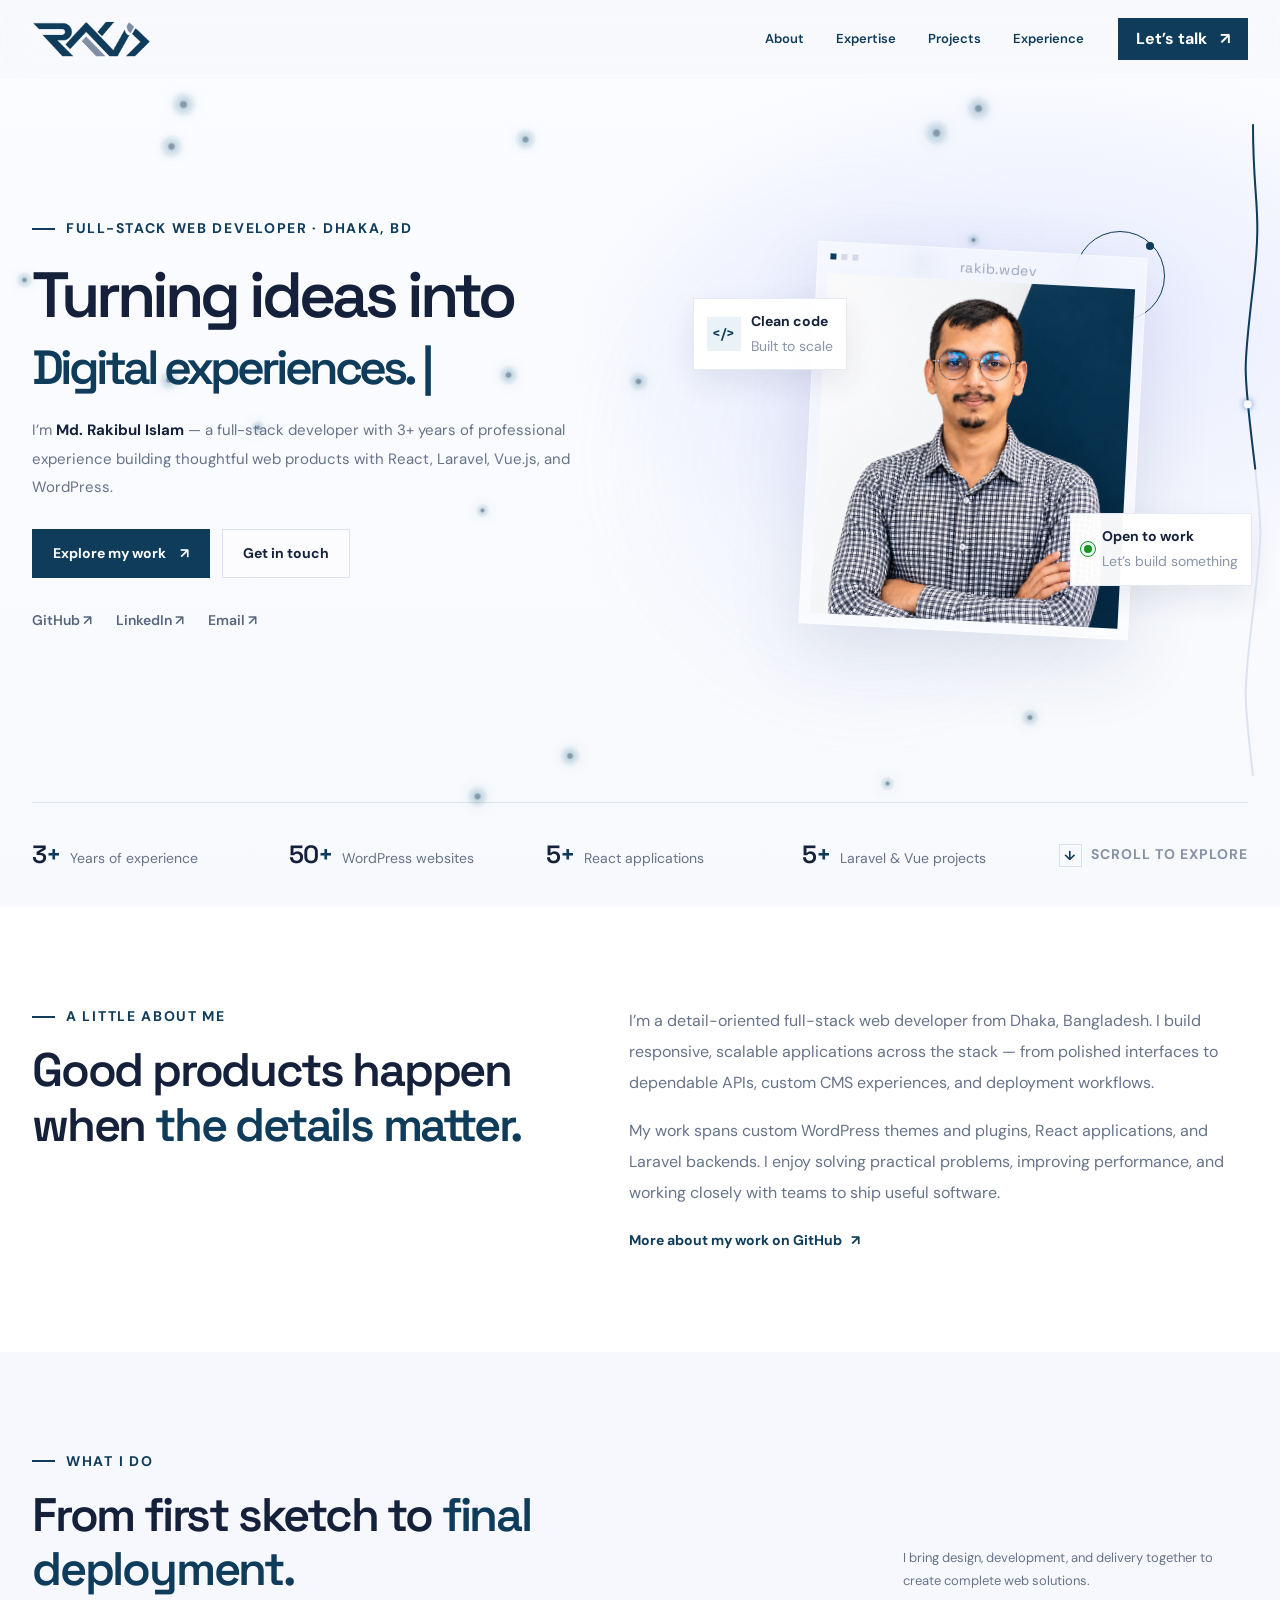
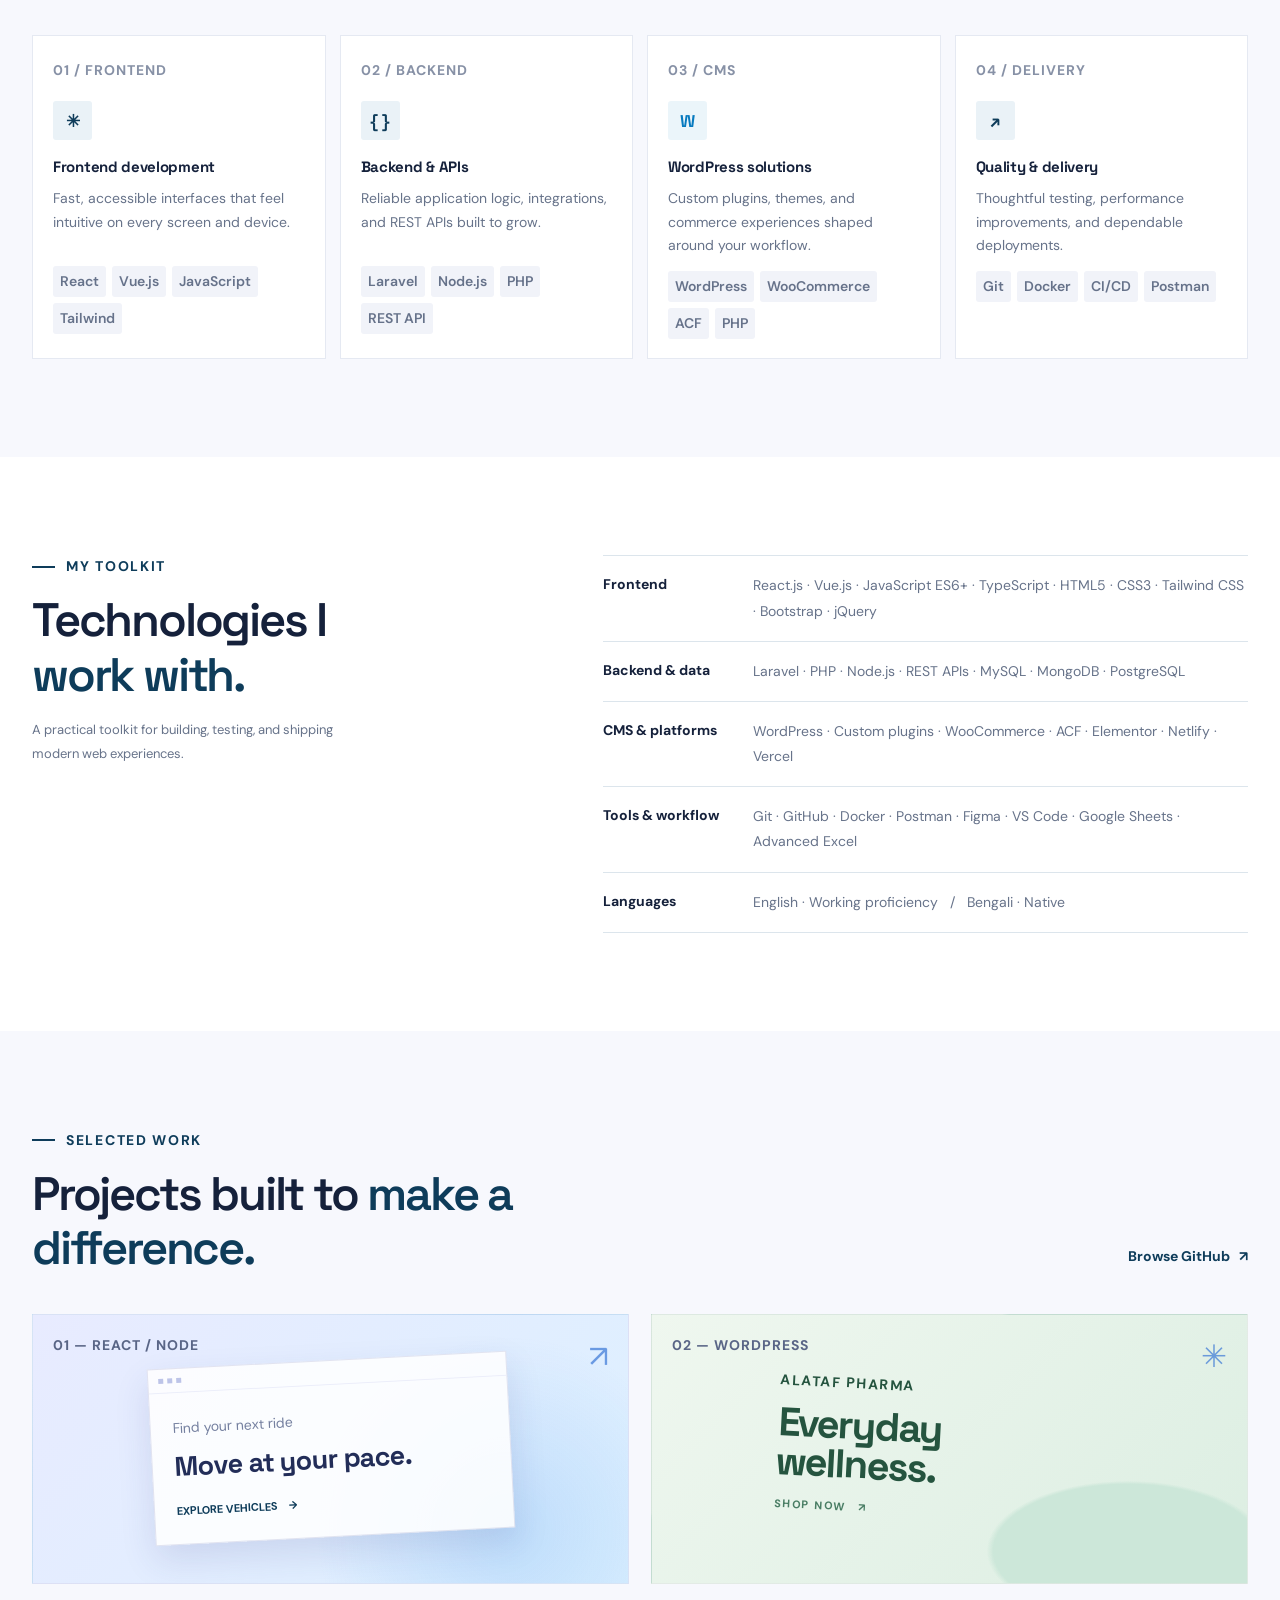
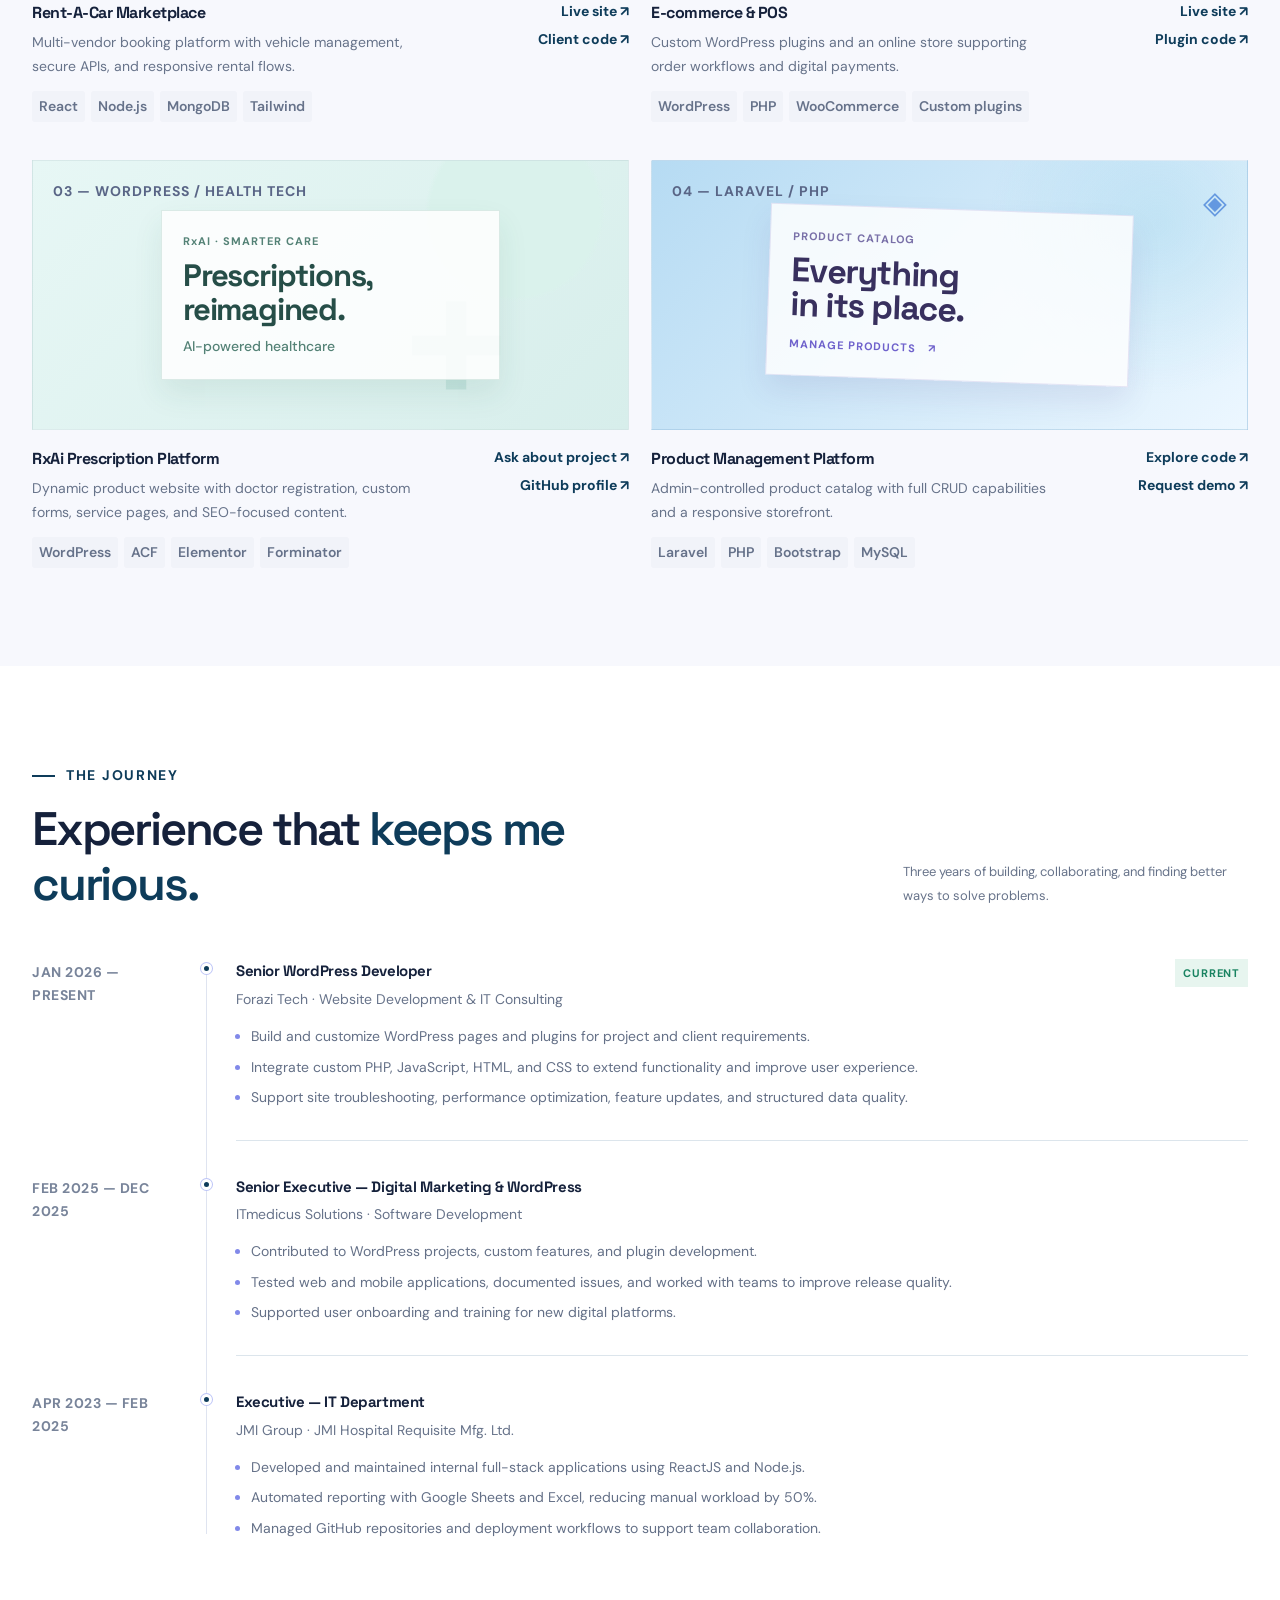
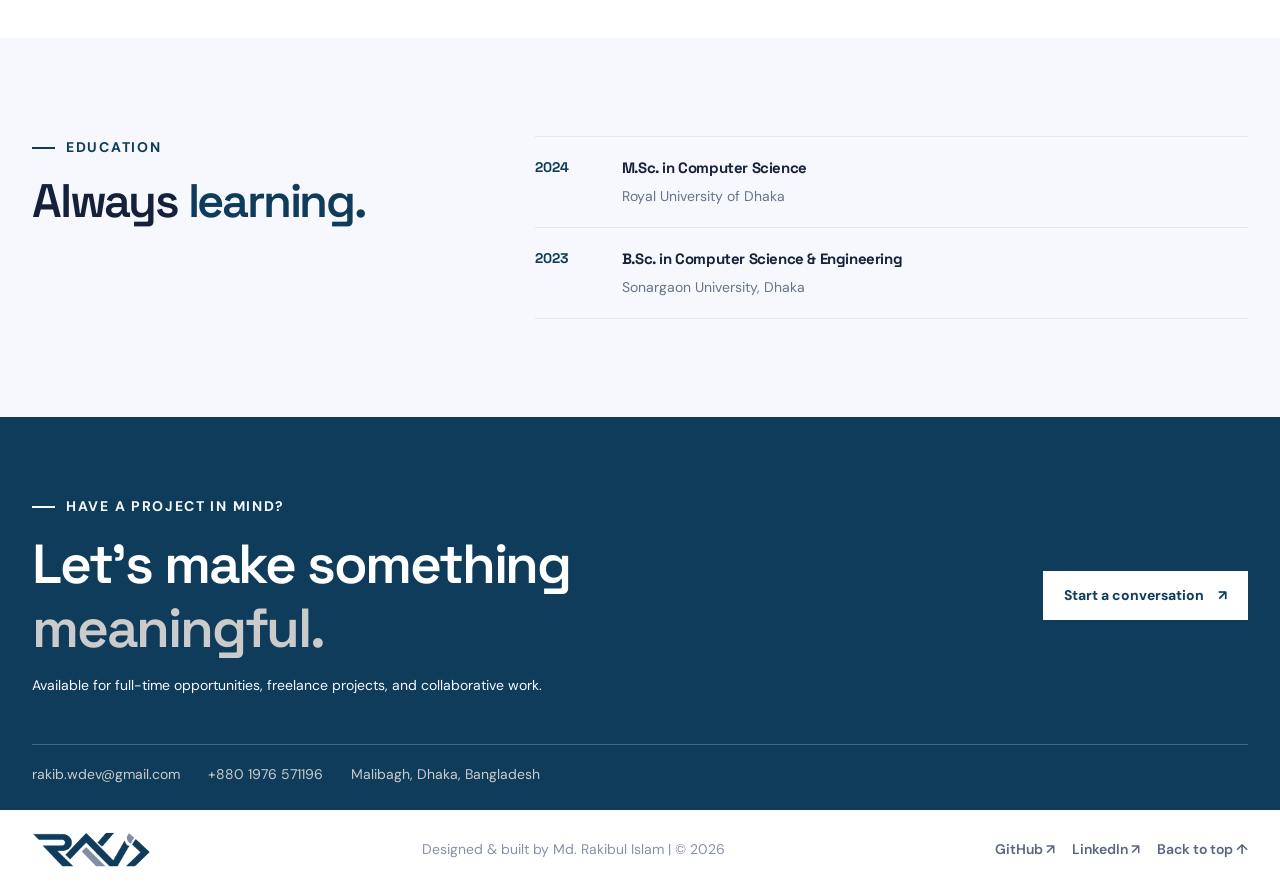
==== index.html @ 9767b5ae "logo size adjust" ====
<!DOCTYPE html>
<html lang="en">
  <head>
    <meta charset="UTF-8" />
    <meta name="viewport" content="width=device-width, initial-scale=1.0" />
    <meta
      name="description"
      content="Md. Rakibul Islam is a full-stack web developer in Dhaka, Bangladesh, building responsive React, Laravel, and WordPress experiences."
    />
    <meta name="theme-color" content="#f7f9ff" />
    <title>Md. Rakibul Islam | Full-Stack Web Developer</title>
    <link rel="stylesheet" href="style.css" />
    <link rel="preconnect" href="https://fonts.googleapis.com" />
    <link rel="preconnect" href="https://fonts.gstatic.com" crossorigin />
    <link
      href="https://fonts.googleapis.com/css2?family=DM+Sans:wght@400;500;600;700&family=Space+Grotesk:wght@400;500;600;700&display=swap"
      rel="stylesheet"
    />
    <script src="index.js" defer></script>
  </head>
  <body>
    <canvas class="cursor-trail" aria-hidden="true"></canvas>
    <span class="cursor-dot" aria-hidden="true"></span>
    <svg class="scroll-snake" viewBox="0 0 32 800" aria-hidden="true">
      <path class="snake-track" pathLength="1" d="M16 0 C16 100 28 100 16 200 S4 300 16 400 S28 500 16 600 S4 700 16 800" />
      <path class="snake-progress" pathLength="1" d="M16 0 C16 100 28 100 16 200 S4 300 16 400 S28 500 16 600 S4 700 16 800" />
      <circle class="snake-head" cx="16" cy="0" r="5" />
    </svg>

    <header class="site-header">
      <div class="container header-container">
      <a class="site-logo" href="#home" aria-label="Rakibul Islam home">
          <img src="images/Rakib Logo.png" alt="Rakib logo" />
      </a>
              <button
          class="menu-toggle"
          type="button"
          aria-label="Toggle navigation"
          aria-expanded="false"
          aria-controls="main-nav"
        >
          <span></span>
          <span></span>
          <span></span>
        </button>
        <nav class="main-nav" id="main-nav" aria-label="Main navigation">
          <a class="nav-link" href="#about">About</a>
          <a class="nav-link" href="#expertise">Expertise</a>
          <a class="nav-link" href="#projects">Projects</a>
          <a class="nav-link" href="#experience">Experience</a>
        </nav>
        <a class="header-button" href="#contact">Let’s talk <span aria-hidden="true">↗</span></a>
      </div>
    </header>

    <main>
      <section class="hero" id="home">
        <div class="hero-fireflies" aria-hidden="true"></div>
        <div class="container hero-container">
          <div class="hero-content">
            <p class="eyebrow"><span class="eyebrow-line"></span> FULL-STACK WEB DEVELOPER · DHAKA, BD</p>
            <h1>Turning ideas into <br><span class="role-text" >digital experiences.</span></h1>
            <p class="hero-description">
              I’m <strong>Md. Rakibul Islam</strong> — a full-stack developer with 3+ years of
              professional experience building thoughtful web products with React, Laravel,
              Vue.js, and WordPress.
            </p>
            <div class="hero-actions">
              <a class="button button-primary" href="#projects">Explore my work <span aria-hidden="true">↗</span></a>
              <a class="button button-secondary" href="mailto:rakib.wdev@gmail.com">Get in touch</a>
            </div>
            <div class="hero-socials" aria-label="Social links">
              <a href="https://github.com/rakibwdev" target="_blank" rel="noreferrer">GitHub <span aria-hidden="true">↗</span></a>
              <a href="https://www.linkedin.com/in/rakibwdev" target="_blank" rel="noreferrer">LinkedIn <span aria-hidden="true">↗</span></a>
              <a href="mailto:rakib.wdev@gmail.com">Email <span aria-hidden="true">↗</span></a>
            </div>
          </div>

          <div class="hero-visual">
            <div class="visual-orbit orbit-one"></div>
            <div class="visual-orbit orbit-two"></div>
            <div class="hero-image-frame">
              <div class="frame-top"><span></span><span></span><span></span><small>rakib.wdev</small></div>
              <img src="images/Md. Rakibul Islam.png" alt="Portrait of Md. Rakibul Islam" />
            </div>
            <div class="floating-note note-code"><span class="note-icon">&lt;/&gt;</span><span><strong>Clean code</strong><small>Built to scale</small></span></div>
            <div class="floating-note note-status"><span class="status-dot"></span><span><strong>Open to work</strong><small>Let’s build something</small></span></div>
            <!-- <div class="visual-caption">Thoughtful code. Real-world impact.</div> -->
             <div class="circle"></div>
          </div>
        </div>
        <div class="container hero-stats" aria-label="Career highlights">
          <div><strong>3<span>+</span></strong><small>Years of experience</small></div>
          <div><strong>50<span>+</span></strong><small>WordPress websites</small></div>
          <div><strong>5<span>+</span></strong><small>React applications</small></div>
          <div><strong>5<span>+</span></strong><small>Laravel &amp; Vue projects</small></div>
          <a class="scroll-cue" href="#about"><span class="scroll-cue-mark">↓</span> SCROLL TO EXPLORE</a>
        </div>
      </section>

      <section class="section about-section" id="about">
        <div class="container about-grid">
          <div class="section-intro">
            <p class="eyebrow"><span class="eyebrow-line"></span> A LITTLE ABOUT ME</p>
            <h2>Good products happen when <span>the details matter.</span></h2>
          </div>
          <div class="about-copy">
            <p>
              I’m a detail-oriented full-stack web developer from Dhaka, Bangladesh. I build
              responsive, scalable applications across the stack — from polished interfaces to
              dependable APIs, custom CMS experiences, and deployment workflows.
            </p>
            <p>
              My work spans custom WordPress themes and plugins, React applications, and Laravel
              backends. I enjoy solving practical problems, improving performance, and working
              closely with teams to ship useful software.
            </p>
            <a class="text-link" href="https://github.com/rakibwdev" target="_blank" rel="noreferrer">More about my work on GitHub <span aria-hidden="true">↗</span></a>
          </div>
        </div>
      </section>

      <section class="section expertise-section" id="expertise">
        <div class="container">
          <div class="section-heading">
            <div>
              <p class="eyebrow"><span class="eyebrow-line"></span> WHAT I DO</p>
              <h2>From first sketch to <span>final deployment.</span></h2>
            </div>
            <p>I bring design, development, and delivery together to create complete web solutions.</p>
          </div>
          <div class="expertise-grid">
            <article class="expertise-card">
              <span class="card-index">01 / FRONTEND</span>
              <div class="expertise-icon" aria-hidden="true">✳</div>
              <h3>Frontend development</h3>
              <p>Fast, accessible interfaces that feel intuitive on every screen and device.</p>
              <div class="tag-list"><span>React</span><span>Vue.js</span><span>JavaScript</span><span>Tailwind</span></div>
            </article>
            <article class="expertise-card">
              <span class="card-index">02 / BACKEND</span>
              <div class="expertise-icon" aria-hidden="true">{ }</div>
              <h3>Backend &amp; APIs</h3>
              <p>Reliable application logic, integrations, and REST APIs built to grow.</p>
              <div class="tag-list"><span>Laravel</span><span>Node.js</span><span>PHP</span><span>REST API</span></div>
            </article>
            <article class="expertise-card">
              <span class="card-index">03 / CMS</span>
              <div class="expertise-icon" aria-hidden="true">W</div>
              <h3>WordPress solutions</h3>
              <p>Custom plugins, themes, and commerce experiences shaped around your workflow.</p>
              <div class="tag-list"><span>WordPress</span><span>WooCommerce</span><span>ACF</span><span>PHP</span></div>
            </article>
            <article class="expertise-card">
              <span class="card-index">04 / DELIVERY</span>
              <div class="expertise-icon" aria-hidden="true">↗</div>
              <h3>Quality &amp; delivery</h3>
              <p>Thoughtful testing, performance improvements, and dependable deployments.</p>
              <div class="tag-list"><span>Git</span><span>Docker</span><span>CI/CD</span><span>Postman</span></div>
            </article>
          </div>
        </div>
      </section>

      <section class="section skills-section">
        <div class="container skills-layout">
          <div>
            <p class="eyebrow"><span class="eyebrow-line"></span> MY TOOLKIT</p>
            <h2>Technologies I <span>work with.</span></h2>
            <p class="skills-description">A practical toolkit for building, testing, and shipping modern web experiences.</p>
          </div>
          <div class="skills-list">
            <div class="skill-group"><h3>Frontend</h3><p>React.js · Vue.js · JavaScript ES6+ · TypeScript · HTML5 · CSS3 · Tailwind CSS · Bootstrap · jQuery</p></div>
            <div class="skill-group"><h3>Backend &amp; data</h3><p>Laravel · PHP · Node.js · REST APIs · MySQL · MongoDB · PostgreSQL</p></div>
            <div class="skill-group"><h3>CMS &amp; platforms</h3><p>WordPress · Custom plugins · WooCommerce · ACF · Elementor · Netlify · Vercel</p></div>
            <div class="skill-group"><h3>Tools &amp; workflow</h3><p>Git · GitHub · Docker · Postman · Figma · VS Code · Google Sheets · Advanced Excel</p></div>
            <div class="skill-group"><h3>Languages</h3><p>English · Working proficiency &nbsp; / &nbsp; Bengali · Native</p></div>
          </div>
        </div>
      </section>

      <section class="section projects-section" id="projects">
        <div class="container">
          <div class="section-heading">
            <div>
              <p class="eyebrow"><span class="eyebrow-line"></span> SELECTED WORK</p>
              <h2>Projects built to <span>make a difference.</span></h2>
            </div>
            <a class="text-link all-projects-link" href="https://github.com/rakibwdev" target="_blank" rel="noreferrer">Browse GitHub <span aria-hidden="true">↗</span></a>
          </div>
          <div class="project-grid">
            <article class="project-card">
              <div class="project-art art-rental"><span class="project-counter">01 — REACT / NODE</span><span class="art-symbol">↗</span><div class="art-window"><div class="window-bar"><i></i><i></i><i></i></div><div class="window-content"><span>Find your next ride</span><b>Move at your pace.</b><em>EXPLORE VEHICLES　→</em></div></div></div>
              <div class="project-info"><div><h3>Rent-A-Car Marketplace</h3><p>Multi-vendor booking platform with vehicle management, secure APIs, and responsive rental flows.</p></div><div class="project-links"><a href="https://enjoy-trip.web.app" target="_blank" rel="noreferrer">Live site ↗</a><a href="https://github.com/rakibwdev/enjoy-trip-client" target="_blank" rel="noreferrer">Client code ↗</a></div></div>
              <div class="project-tags"><span>React</span><span>Node.js</span><span>MongoDB</span><span>Tailwind</span></div>
            </article>
            <article class="project-card">
              <div class="project-art art-commerce"><span class="project-counter">02 — WORDPRESS</span><span class="art-symbol">✳</span><div class="commerce-copy"><small>ALATAF PHARMA</small><b>Everyday<br />wellness.</b><span>SHOP NOW　↗</span></div></div>
              <div class="project-info"><div><h3>E-commerce &amp; POS</h3><p>Custom WordPress plugins and an online store supporting order workflows and digital payments.</p></div><div class="project-links"><a href="https://alatafpharma.com" target="_blank" rel="noreferrer">Live site ↗</a><a href="https://github.com/rakibwdev/Custom-Plugin-Alataf-Pharma" target="_blank" rel="noreferrer">Plugin code ↗</a></div></div>
              <div class="project-tags"><span>WordPress</span><span>PHP</span><span>WooCommerce</span><span>Custom plugins</span></div>
            </article>
            <article class="project-card">
              <div class="project-art art-health"><span class="project-counter">03 — WORDPRESS / HEALTH TECH</span><span class="health-cross">+</span><div class="health-card"><small>RxAI · SMARTER CARE</small><b>Prescriptions,<br />reimagined.</b><span>AI-powered healthcare</span></div></div>
              <div class="project-info"><div><h3>RxAi Prescription Platform</h3><p>Dynamic product website with doctor registration, custom forms, service pages, and SEO-focused content.</p></div><div class="project-links"><a href="mailto:rakib.wdev@gmail.com?subject=RxAi%20project">Ask about project ↗</a><a href="https://github.com/rakibwdev" target="_blank" rel="noreferrer">GitHub profile ↗</a></div></div>
              <div class="project-tags"><span>WordPress</span><span>ACF</span><span>Elementor</span><span>Forminator</span></div>
            </article>
            <article class="project-card">
              <div class="project-art art-product"><span class="project-counter">04 — LARAVEL / PHP</span><span class="art-symbol">◈</span><div class="product-card-ui"><small>PRODUCT CATALOG</small><b>Everything<br />in its place.</b><span>MANAGE PRODUCTS　↗</span></div></div>
              <div class="project-info"><div><h3>Product Management Platform</h3><p>Admin-controlled product catalog with full CRUD capabilities and a responsive storefront.</p></div><div class="project-links"><a href="https://github.com/rakibwdev" target="_blank" rel="noreferrer">Explore code ↗</a><a href="mailto:rakib.wdev@gmail.com?subject=Product%20platform">Request demo ↗</a></div></div>
              <div class="project-tags"><span>Laravel</span><span>PHP</span><span>Bootstrap</span><span>MySQL</span></div>
            </article>
          </div>
        </div>
      </section>

      <section class="section experience-section" id="experience">
        <div class="container">
          <div class="section-heading">
            <div>
              <p class="eyebrow"><span class="eyebrow-line"></span> THE JOURNEY</p>
              <h2>Experience that <span>keeps me curious.</span></h2>
            </div>
            <p>Three years of building, collaborating, and finding better ways to solve problems.</p>
          </div>
          <div class="timeline">
            <article class="timeline-item">
              <span class="timeline-dot"></span>
              <div class="timeline-date">JAN 2026 — PRESENT</div>
              <div class="timeline-content"><div class="timeline-title"><div><h3>Senior WordPress Developer</h3><p>Forazi Tech · Website Development &amp; IT Consulting</p></div><span class="current-badge">CURRENT</span></div><ul><li>Build and customize WordPress pages and plugins for project and client requirements.</li><li>Integrate custom PHP, JavaScript, HTML, and CSS to extend functionality and improve user experience.</li><li>Support site troubleshooting, performance optimization, feature updates, and structured data quality.</li></ul></div>
            </article>
            <article class="timeline-item">
              <span class="timeline-dot"></span>
              <div class="timeline-date">FEB 2025 — DEC 2025</div>
              <div class="timeline-content"><div class="timeline-title"><div><h3>Senior Executive — Digital Marketing &amp; WordPress</h3><p>ITmedicus Solutions · Software Development</p></div></div><ul><li>Contributed to WordPress projects, custom features, and plugin development.</li><li>Tested web and mobile applications, documented issues, and worked with teams to improve release quality.</li><li>Supported user onboarding and training for new digital platforms.</li></ul></div>
            </article>
            <article class="timeline-item">
              <span class="timeline-dot"></span>
              <div class="timeline-date">APR 2023 — FEB 2025</div>
              <div class="timeline-content"><div class="timeline-title"><div><h3>Executive — IT Department</h3><p>JMI Group · JMI Hospital Requisite Mfg. Ltd.</p></div></div><ul><li>Developed and maintained internal full-stack applications using ReactJS and Node.js.</li><li>Automated reporting with Google Sheets and Excel, reducing manual workload by 50%.</li><li>Managed GitHub repositories and deployment workflows to support team collaboration.</li></ul></div>
            </article>
          </div>
        </div>
      </section>

      <section class="section education-section">
        <div class="container education-grid">
          <div>
            <p class="eyebrow"><span class="eyebrow-line"></span> EDUCATION</p>
            <h2>Always <span>learning.</span></h2>
          </div>
          <div class="education-list">
            <article><span>2024</span><div><h3>M.Sc. in Computer Science</h3><p>Royal University of Dhaka</p></div></article>
            <article><span>2023</span><div><h3>B.Sc. in Computer Science &amp; Engineering</h3><p>Sonargaon University, Dhaka</p></div></article>
          </div>
        </div>
      </section>

      <section class="contact-section" id="contact">
        <div class="container contact-container">
          <div>
            <p class="eyebrow"><span class="eyebrow-line"></span> HAVE A PROJECT IN MIND?</p>
            <h2>Let’s make something <span>meaningful.</span></h2>
            <p>Available for full-time opportunities, freelance projects, and collaborative work.</p>
          </div>
          <a class="button button-light" href="mailto:rakib.wdev@gmail.com">Start a conversation <span aria-hidden="true">↗</span></a>
        </div>
        <div class="container contact-details">
          <a href="mailto:rakib.wdev@gmail.com">rakib.wdev@gmail.com</a>
          <a href="tel:+8801976571196">+880 1976 571196</a>
          <span>Malibagh, Dhaka, Bangladesh</span>
        </div>
      </section>
    </main>

    <footer class="site-footer">
      <div class="container footer-container">
        <a class="site-logo" href="#home">
          <img src="images/Rakib Logo.png" alt="Rakib logo" />
        </a>
        <p>Designed &amp; built by Md. Rakibul Islam | © <span id="year">2026</span></p>
        <div class="footer-socials"><a href="https://github.com/rakibwdev" target="_blank" rel="noreferrer">GitHub ↗</a><a href="https://www.linkedin.com/in/rakibwdev" target="_blank" rel="noreferrer">LinkedIn ↗</a><a href="#home">Back to top ↑</a></div>
      </div>
    </footer>
  </body>
</html>
---- style.css ----
:root {
  color-scheme: light;
  --ink: #15213b;
  --muted: #67738a;
  --blue: #0e3c5a;
  --blue-dark: #061f32;
  --blue-hover: #125e84;
  --blue-soft: #eaf2f7;
  --green: #179223;
  --paper: #f7f9fc;
  --white: #ffffff;
  --line: #dce5ec;
  --font-body: "DM Sans", sans-serif;
  --font-display: "Space Grotesk", sans-serif;
  --container: 1320px;
}

* {
  box-sizing: border-box;
  margin: 0;
  padding: 0;
}

html {
  scroll-behavior: smooth;
  scroll-padding-top: 92px;
}

body {
  overflow-x: hidden;
  background: var(--paper);
  color: var(--ink);
  font-family: var(--font-body);
  line-height: 1.65;
  -webkit-font-smoothing: antialiased;
  cursor: none;
}

body,
button,
a {
  -webkit-tap-highlight-color: transparent;
}

a {
  color: inherit;
  text-decoration: none;
}

button {
  color: inherit;
  font: inherit;
}

img {
  display: block;
  max-width: 100%;
}

::selection {
  background: #dcedff;
  color: var(--ink);
}

.container {
  width: min(var(--container), calc(100% - 64px));
  margin-inline: auto;
}

.cursor-dot,
.cursor-trail {
  position: fixed;
  z-index: 1200;
  pointer-events: none;
}

.cursor-dot {
  top: 0;
  left: 0;
  width: 11px;
  height: 11px;
  border: 2px solid var(--white);
  background: var(--blue);
  box-shadow: 0 1px 8px rgba(50, 120, 212, 0.35);
  opacity: 0;
  transform: translate(-50%, -50%);
  transition: width 180ms ease, height 180ms ease, opacity 160ms ease;
  will-change: transform;
  border-radius: 50%;
}

.cursor-dot.is-visible {
  opacity: 1;
}

.cursor-dot.is-hovering {
  width: 18px;
  height: 18px;
}

.cursor-trail {
  inset: 0;
  width: 100%;
  height: 100%;
}

.scroll-snake {
  position: fixed;
  z-index: 5;
  top: 10vh;
  right: 14px;
  width: 26px;
  height: 80vh;
  overflow: visible;
  pointer-events: none;
}

.snake-track,
.snake-progress {
  fill: none;
  stroke-linecap: round;
  stroke-width: 2;
  vector-effect: non-scaling-stroke;
}

.snake-track {
  stroke: #dce2f1;
}

.snake-progress {
  stroke: var(--blue);
  stroke-dasharray: 1;
  stroke-dashoffset: 1;
}

.snake-head {
  fill: var(--paper);
  filter: drop-shadow(0 0 4px rgba(30, 95, 156, 0.747));
}

.site-header {
  position: sticky;
  z-index: 100;
  top: 0;
  border-bottom: 1px solid transparent;
  background: rgb(247 249 255 / 10%);
  backdrop-filter: blur(16px);
  transition: border-color 220ms ease, box-shadow 220ms ease;
}

.site-header.is-scrolled {
  border-color: rgb(229 233 242 / 90%);
  box-shadow: 0 8px 25px rgb(27 42 78 / 5%);
}

.header-container {
  display: flex;
  min-height: 78px;
  align-items: center;
  gap: 34px;
  transition: min-height 220ms ease;
}

.site-header.is-compact .header-container {
  min-height: 60px;
}

/* .site-logo {
  flex-shrink: 0;
  font-family: var(--font-display);
  font-size: 23px;
  font-weight: 700;
  letter-spacing: -1.3px;
  transition: font-size 220ms ease;
}

.site-header.is-compact .site-logo {
  font-size: 20px;
}

.site-logo span {
  color: var(--blue);
} */

.site-logo {
  display: inline-flex;
  align-items: center;
  flex-shrink: 0;
  text-decoration: none;
}

.site-logo img {
  display: block;
  width: 120px;
  height: auto;
  transition: width 400ms ease;
}

.site-header.is-compact .site-logo img {
  width: 100px;
}

.main-nav {
  display: flex;
  align-items: center;
  gap: 32px;
  margin-left: auto;
}

.nav-link {
  color: var(--blue);
  font-size: 13px;
  font-weight: 600;
  transition: color 160ms ease;
}

.nav-link:hover,
.nav-link:focus-visible {
  color: var(--blue-dark);
}

.header-button {
  display: inline-flex;
  min-height: 42px;
  align-items: center;
  gap: 13px;
  padding: 0 18px;
  background: var(--blue);
  color: var(--white);
  font-size: 16px;
  font-weight: 700;
  transition:
    min-height 220ms ease,
    background 180ms ease,
    transform 180ms ease;
}

.site-header.is-compact .header-button {
  min-height: 36px;
}

.header-button:hover,
.button-primary:hover {
  transform: translateY(-2px);
  background: var(--blue-dark);
}

.menu-toggle {
  display: none;
  width: 42px;
  height: 42px;
  border: 1px solid var(--line);
  background: var(--white);
  cursor: pointer;
}

.menu-toggle span {
  display: block;
  width: 17px;
  height: 2px;
  margin: 4px auto;
  background: var(--ink);
  transition: transform 180ms ease, opacity 180ms ease;
}

.menu-toggle.is-open span:first-child {
  transform: translateY(6px) rotate(45deg);
}

.menu-toggle.is-open span:nth-child(2) {
  opacity: 0;
}

.menu-toggle.is-open span:last-child {
  transform: translateY(-6px) rotate(-45deg);
}

.hero {
  position: relative;
  display: flex;
  min-height: 92vh;
  min-height: 92svh;
  flex-direction: column;
  overflow: hidden;
  padding: 0px 0 0;
  background:
    radial-gradient(ellipse at 81% 30%, rgb(223 228 255 / 75%), transparent 33%),
    linear-gradient(180deg, #fbfcff 0%, var(--paper) 100%);
}

.hero::after {
  position: absolute;
  z-index: 0;
  top: 8%;
  right: 8%;
  width: min(48vw, 620px);
  aspect-ratio: 1;
  background: radial-gradient(circle, rgb(218 225 255 / 48%), transparent 69%);
  content: "";
  filter: blur(12px);
  opacity: 0.7;
  pointer-events: none;
  animation: hero-glow-drift 18s ease-in-out infinite alternate;
}

.hero-fireflies {
  position: absolute;
  z-index: 1;
  inset: 0;
  overflow: hidden;
  pointer-events: none;
}


.hero-fireflies span {
  position: absolute;
  display: block;
  width: 22px;
  height: 22px;

  background: radial-gradient(
    circle,
    rgb(8 50 78 / 95%) 0 12%,
    rgb(32 105 143 / 38%) 24%,
    transparent 70%
  );

  filter: drop-shadow(0 0 7px rgb(32 105 143 / 58%));
  opacity: 0.5;
  animation: firefly-drift 5.2s ease-in-out infinite alternate;
}


.hero-fireflies span:nth-child(1) {
  top: 15%;
  left: 42%;
  animation-delay: -1.7s;
}

.hero-fireflies span:nth-child(2) {
  top: 28%;
  left: 73%;
  width: 27px;
  height: 27px;
  animation-duration: 6.8s;
  animation-delay: -4.2s;
}

.hero-fireflies span:nth-child(3) {
  top: 56%;
  left: 56%;
  width: 17px;
  height: 17px;
  animation-duration: 4.3s;
  animation-delay: -2.6s;
}

.hero-fireflies span:nth-child(4) {
  top: 73%;
  left: 82%;
  animation-duration: 7.2s;
  animation-delay: -0.8s;
}

.hero-fireflies span:nth-child(5) {
  top: 39%;
  left: 93%;
  width: 18px;
  height: 18px;
  animation-duration: 5.9s;
  animation-delay: -3.3s;
}

.hero-fireflies span:nth-child(6) {
  top: 81%;
  left: 66%;
  width: 25px;
  height: 25px;
  animation-duration: 6.4s;
  animation-delay: -1.1s;
}

.hero-fireflies span:nth-child(7) {
  top: 21%;
  left: 59%;
  width: 16px;
  height: 16px;
  animation-duration: 4.8s;
  animation-delay: -3.9s;
}

.hero-fireflies span:nth-child(8) {
  top: 64%;
  left: 96%;
  width: 28px;
  height: 28px;
  animation-duration: 7.7s;
  animation-delay: -5.4s;
}

.hero-fireflies span:nth-child(9) {
  top: 89%;
  left: 45%;
  width: 17px;
  height: 17px;
  animation-duration: 5.6s;
  animation-delay: -2s;
}

.hero-fireflies span:nth-child(10) {
  top: 47%;
  left: 67%;
  animation-duration: 6.1s;
  animation-delay: -4.8s;
}

.hero-fireflies span:nth-child(11) {
  top: 11%;
  left: 87%;
  width: 19px;
  height: 19px;
  animation-duration: 4.6s;
  animation-delay: -2.9s;
}

.hero-fireflies span:nth-child(12) {
  top: 68%;
  left: 38%;
  width: 24px;
  height: 24px;
  animation-duration: 7s;
  animation-delay: -5.1s;
}

@keyframes firefly-drift {
  0% {
    opacity: 0.2;
    transform: translate3d(-7px, 5px, 0) scale(0.3);
  }

  48% {
    opacity: 0.92;
  }

  100% {
    opacity: 0.38;
    transform: translate3d(9px, -12px, 0) scale(0.6);
  }
}

@keyframes hero-glow-drift {
  to {
    transform: translate(-18px, 15px) scale(0.8);
  }
}

.hero-container {
  position: relative;
  z-index: 2;
  display: grid;
  flex: 1;
  min-height: 490px;
  align-items: center;
  grid-template-columns: 1.05fr 0.95fr;
  gap: 58px;
}

.hero-content {
  padding: 10px 0 42px;
}

.eyebrow {
  display: flex;
  align-items: center;
  gap: 11px;
  color: var(--blue);
  font-size: 14px;
  font-weight: 700;
  letter-spacing: 1.7px;
}

.eyebrow-line {
  display: inline-block;
  width: 23px;
  height: 2px;
  background: currentColor;
}

.hero h1 {
  max-width: 625px;
  margin-top: 22px;
  font-family: var(--font-display);
  font-size: clamp(48px, 5vw, 66px);
  font-weight: 600;
  letter-spacing: -4px;
  line-height: 1.04;
}

.hero h1 span,
.section h2 span,
.contact-container h2 span {
  color: var(--blue);
}

.hero-description {
  max-width: 540px;
  margin-top: 21px;
  color: var(--muted);
  font-size: 15px;
  line-height: 1.9;
}

.hero-description strong {
  color: var(--ink);
  font-weight: 700;
}

.hero-actions {
  display: flex;
  flex-wrap: wrap;
  gap: 12px;
  margin-top: 27px;
}

.button {
  display: inline-flex;
  min-height: 49px;
  align-items: center;
  justify-content: center;
  gap: 14px;
  padding: 0 20px;
  border: 1px solid transparent;
  font-size: 14px;
  font-weight: 700;
  transition: color 180ms ease, background 180ms ease, border-color 180ms ease, transform 180ms ease;
}

.button-primary {
  background: var(--blue);
  color: var(--white);
}

.button-secondary {
  border-color: #dce1ed;
  background: rgb(255 255 255 / 58%);
}

.button-secondary:hover {
  transform: translateY(-2px);
  border-color: var(--blue);
  color: var(--blue);
}

.hero-socials {
  display: flex;
  flex-wrap: wrap;
  gap: 24px;
  margin-top: 31px;
}

.hero-socials a,
.footer-socials a {
  color: #59667f;
  font-size: 14px;
  font-weight: 600;
  transition: color 160ms ease;
}


.role-text {
  font-size: clamp(32px, 5vw, 48px);
  overflow-wrap: anywhere;
}

.role-text::after {
    content: "|";
    margin-left: 8px;
    animation: blink 0.9s infinite;
}

@keyframes blink {
    50% {
        opacity: 0;
    }
}

.hero-socials a:hover,
.footer-socials a:hover {
  color: var(--blue);
}

.hero-visual {
  position: relative;
  display: grid;
  min-height: 420px;
  place-items: center;
}

.hero-image-frame {
  position: relative;
  /* z-index: 3; */
  width: min(330px, 80%);
  padding: 10px;
  border: 1px solid rgb(255 255 255 / 42%);
  background: rgb(255 255 255 / 42%);
  backdrop-filter: blur(15px);
  box-shadow: 0 24px 70px rgb(43 59 110 / 12%);
  transform: rotate(3deg);
  transition: transform 500ms ease;
}

.hero-image-frame:hover {
  transform: rotate(0) translateY(-5px);
}

.frame-top {
  display: flex;
  height: 21px;
  align-items: flex-start;
  gap: 5px;
  padding: 1px 2px;
}

.frame-top > span {
  width: 6px;
  height: 6px;
  background: #d4daea;
}

.frame-top > span:first-child {
  background: var(--blue);
}

.frame-top small {
  margin: -4px auto 0;
  color: #98a1b5;
  font-family: var(--font-display);
  font-size: 14px;
  letter-spacing: 0.4px;
}

.hero-image-frame img {
  width: 100%;
  height: 340px;
  background: #dfe4dc;
  object-fit: cover;
  object-position: center 30%;
}

.visual-orbit {
  position: absolute;
  /* border: 1px solid rgb(50 56 212 / 11%); */
}

.orbit-one {
  width: 355px;
  height: 355px;
}

.orbit-two {
  width: 445px;
  height: 445px;
  border-style: none;
  border-color: rgb(50 56 212 / 9%);
}


.circle {

    position: absolute;
    right: 15%;
    top: 0;
    width: 90px;
    height: 90px;
    border:
        1px solid
        var(--blue);

    border-radius: 50%;
    /* opacity: 0.7; */
    z-index: -1;
    transition: transform 0.8s ease;
}


.circle::after {
    content: "";
    position: absolute;
    width: 8px;
    height: 8px;
    top: 10px;
    right: 10px;
    border-radius: 50%;
    background: var(--blue);
}


.hero-visual:has(.hero-image-frame:hover) .circle {
  transform: rotate(-390deg);
}


.floating-note {
  position: absolute;
  z-index: 4;
  display: flex;
  align-items: center;
  gap: 10px;
  padding: 11px 13px;
  border: 1px solid #e6eaf4;
  background: rgb(255 255 255 / 96%);
  box-shadow: 0 12px 30px rgb(34 48 86 / 9%);
  animation: float-note 4.5s ease-in-out infinite;
}

.note-code {
  top: 67px;
  left: -5px;
}

.note-status {
  right: -4px;
  bottom: 65px;
  animation-delay: -2.2s;
}

.note-icon {
  display: grid;
  width: 34px;
  height: 34px;
  place-items: center;
  background: var(--blue-soft);
  color: var(--blue);
  font-family: var(--font-display);
  font-size: 14px;
  font-weight: 700;
}

.floating-note strong,
.floating-note small {
  display: block;
}

.floating-note strong {
  font-size: 14px;
}

.floating-note small {
  margin-top: 2px;
  color: #8a94a8;
  font-size: 14px;
}

/* .status-dot {
  width: 8px;
  height: 8px;
  background: var(--green);
  box-shadow: 0 0 0 4px #e5f5f0;
  border-radius: 50%;
} */

.status-dot {
  position: relative;
  width: 8px;
  height: 8px;
  background: var(--green);
  box-shadow: 0 0 0 4px #e5f5f0;
  border-radius: 50%;
}

.status-dot::after {
  content: "";
  position: absolute;
  inset: -4px;
  border: 1px solid var(--green);
  border-radius: 50%;
  animation: status-pulse 1.8s ease-out infinite;
}

@keyframes status-pulse {
  0% {
    transform: scale(1);
    opacity: 0.8;
  }

  100% {
    transform: scale(1.5);
    opacity: 0;
  }
}


.visual-caption {
  position: absolute;
  right: 17px;
  bottom: 21px;
  color: #858fa5;
  font-family: var(--font-display);
  font-size: 14px;
  letter-spacing: 0.5px;
}

@keyframes float-note {
  50% {
    transform: translateY(-7px);
  }
}

.hero-stats {
  position: relative;
  display: grid;
  min-height: 105px;
  align-items: center;
  grid-template-columns: repeat(4, 1fr) auto;
  border-top: 1px solid var(--line);
}

.hero-stats > div {
  display: flex;
  align-items: baseline;
  gap: 9px;
}

.hero-stats strong {
  font-family: var(--font-display);
  font-size: 25px;
  font-weight: 600;
  letter-spacing: -1px;
}

.hero-stats strong span {
  color: var(--blue);
}

.hero-stats small {
  color: var(--muted);
  font-size: 14px;
}

.scroll-cue {
  display: flex;
  align-items: center;
  gap: 9px;
  color: #8791a6;
  font-size: 14px;
  font-weight: 700;
  letter-spacing: 1px;
}

.scroll-cue-mark {
  display: grid;
  width: 23px;
  height: 23px;
  place-items: center;
  border: 1px solid #d9dfed;
  color: var(--blue);
  font-size: 13px;
}

.section {
  padding: 98px 0;
}

.about-section {
  background: var(--white);
}

.about-grid {
  display: grid;
  align-items: start;
  grid-template-columns: 0.9fr 1.1fr;
  gap: 90px;
}

.section h2,
.contact-container h2 {
  margin-top: 15px;
  font-family: var(--font-display);
  font-size: clamp(33px, 4vw, 47px);
  font-weight: 600;
  letter-spacing: -2.2px;
  line-height: 1.16;
}

.about-copy p {
  margin-bottom: 16px;
  color: var(--muted);
  font-size: 16px;
  line-height: 1.95;
}

.text-link {
  display: inline-flex;
  align-items: center;
  gap: 9px;
  margin-top: 5px;
  color: var(--blue);
  font-size: 14px;
  font-weight: 700;
}

.text-link:hover {
  color: var(--blue-dark);
}

.expertise-section {
  background: #f7f8fd;
}

.section-heading {
  display: flex;
  align-items: end;
  justify-content: space-between;
  gap: 35px;
  margin-bottom: 38px;
}

.section-heading > p {
  max-width: 345px;
  margin-bottom: 4px;
  color: var(--muted);
  font-size: 13px;
  line-height: 1.8;
}

.section-heading h2 {
  max-width: 640px;
}

.expertise-grid {
  display: grid;
  grid-template-columns: repeat(4, minmax(0, 1fr));
  gap: 14px;
}

.expertise-card {
  min-height: 255px;
  padding: 21px 20px 19px;
  border: 1px solid #e5e9f2;
  background: var(--white);
  transition: transform 200ms ease, border-color 200ms ease, box-shadow 200ms ease;
}

.expertise-card:hover {
  transform: translateY(-5px);
  border-color: #c8cdfa;
  box-shadow: 0 14px 30px rgb(37 49 100 / 7%);
}

.card-index {
  color: #8791a6;
  font-size: 14px;
  font-weight: 700;
  letter-spacing: 1px;
}

.expertise-icon {
  display: grid;
  width: 39px;
  height: 39px;
  margin-top: 18px;
  place-items: center;
  background: var(--blue-soft);
  color: var(--blue);
  font-family: var(--font-display);
  font-size: 17px;
  font-weight: 700;
  border-radius: 3px;
}

.expertise-card:nth-child(3) .expertise-icon {
  background: #077abf14;
  color: #077abf;
}

.expertise-card h3 {
  margin-top: 15px;
  font-family: var(--font-display);
  font-size: 15px;
  letter-spacing: -0.3px;
}

.expertise-card > p {
  min-height: 66px;
  margin-top: 7px;
  color: var(--muted);
  font-size: 14px;
  line-height: 1.7;
}

.tag-list,
.project-tags {
  display: flex;
  flex-wrap: wrap;
  gap: 6px;
}

.tag-list {
  margin-top: 13px;
}

.tag-list span,
.project-tags span {
  padding: 4px 7px;
  background: #f1f3f9;
  color: #66728a;
  font-size: 14px;
  font-weight: 600;
  border-radius: 3px;
}

.skills-section {
  background: var(--white);
}

.skills-layout {
  display: grid;
  grid-template-columns: 0.85fr 1.15fr;
  gap: 95px;
}

.skills-layout h2 {
  max-width: 380px;
}

.skills-description {
  max-width: 340px;
  margin-top: 16px;
  color: var(--muted);
  font-size: 13px;
  line-height: 1.8;
}

.skills-list {
  border-top: 1px solid var(--line);
}

.skill-group {
  display: grid;
  grid-template-columns: 130px 1fr;
  gap: 20px;
  padding: 17px 0;
  border-bottom: 1px solid var(--line);
}

.skill-group h3 {
  color: var(--ink);
  font-size: 14px;
  font-weight: 700;
}

.skill-group p {
  color: var(--muted);
  font-size: 14px;
  line-height: 1.8;
}

.projects-section {
  background: #f7f8fd;
}

.all-projects-link {
  flex-shrink: 0;
  margin-bottom: 8px;
}

.project-grid {
  display: grid;
  grid-template-columns: repeat(2, minmax(0, 1fr));
  gap: 38px 22px;
}

.project-card {
  min-width: 0;
}

.project-art {
  position: relative;
  display: flex;
  min-height: 270px;
  align-items: center;
  justify-content: center;
  overflow: hidden;
  border: 1px solid rgb(21 33 59 / 5%);
  transition: transform 220ms ease, box-shadow 220ms ease;
}

.project-card:hover .project-art {
  transform: translateY(-4px);
  box-shadow: 0 14px 28px rgb(32 43 82 / 10%);
}

.project-counter {
  position: absolute;
  z-index: 2;
  top: 19px;
  left: 20px;
  color: #596586;
  font-size: 14px;
  font-weight: 700;
  letter-spacing: 1px;
}

.art-symbol {
  position: absolute;
  top: 16px;
  right: 20px;
  color: rgb(50 113 212 / 68%);
  font-size: 31px;
}

.art-rental {
  background:
   radial-gradient(circle at 80% 80%, rgb(65 149 236 / 20%), transparent 37%), linear-gradient(135deg, #e8ebff, #dcf0ff)
}

.art-window {
  width: min(65%, 360px);
  overflow: hidden;
  border: 1px solid rgb(73 83 155 / 15%);
  background: rgb(255 255 255 / 87%);
  box-shadow: 0 15px 35px rgb(47 54 133 / 13%);
  transform: rotate(-3deg);
}

.window-bar {
  display: flex;
  height: 24px;
  align-items: center;
  gap: 4px;
  padding: 0 10px;
  border-bottom: 1px solid #eceefa;
}

.window-bar i {
  width: 5px;
  height: 5px;
  background: #bdc4e8;
}

.window-content {
  display: flex;
  min-height: 151px;
  flex-direction: column;
  justify-content: center;
  padding: 22px;
}

.window-content span,
.window-content em {
  color: #7580a0;
  font-size: 14px;
  font-style: normal;
}

.window-content b {
  margin: 5px 0 13px;
  color: #222d58;
  font-family: var(--font-display);
  font-size: clamp(19px, 2.6vw, 27px);
  letter-spacing: -1px;
}

.window-content em {
  color: var(--blue);
  font-size: 11px;
  font-weight: 700;
}

.art-commerce {
  background:
    radial-gradient(ellipse at 80% 88%, #cce7d9 0 20%, transparent 21%),
    linear-gradient(135deg, #eff7ef, #dceee2);
}

.commerce-copy {
  width: 58%;
  color: #25543f;
  transform: rotate(3deg);
}

.commerce-copy small,
.commerce-copy span {
  display: block;
  font-size: 14px;
  font-weight: 700;
  letter-spacing: 1.5px;
}

.commerce-copy b {
  display: block;
  margin: 11px 0 14px;
  font-family: var(--font-display);
  font-size: clamp(27px, 3.5vw, 40px);
  letter-spacing: -2px;
  line-height: 0.98;
}

.commerce-copy span {
  color: #497d64;
  font-size: 11px;
}

.art-health {
  background:
    radial-gradient(circle at 81% 19%, #daf2ec 0 16%, transparent 17%),
    linear-gradient(135deg, #e7f7f5, #d7eeeb);
}

.health-cross {
  position: absolute;
  right: 18%;
  bottom: -22px;
  color: rgb(31 143 118 / 12%);
  font-family: var(--font-display);
  font-size: 210px;
  font-weight: 500;
  line-height: 1;
}

.health-card {
  position: relative;
  display: flex;
  width: 57%;
  min-height: 146px;
  flex-direction: column;
  justify-content: center;
  padding: 21px;
  border: 1px solid rgb(56 137 116 / 17%);
  background: rgb(255 255 255 / 86%);
  box-shadow: 0 14px 28px rgb(37 103 83 / 9%);
}

.health-card small,
.health-card > span {
  color: #548276;
  font-size: 11px;
  font-weight: 700;
  letter-spacing: 1px;
}

.health-card b {
  margin: 9px 0;
  color: #264e48;
  font-family: var(--font-display);
  font-size: clamp(20px, 2.8vw, 31px);
  letter-spacing: -1.2px;
  line-height: 1.08;
}

.health-card > span {
  font-size: 14px;
  font-weight: 500;
  letter-spacing: 0;
}

.art-product {
  background:
    radial-gradient(circle at 85% 24%, rgb(117 194 224 / 24%), transparent 31%), linear-gradient(135deg, #b6dbf3, #ecf7ff)
}

.product-card-ui {
  display: flex;
  width: 61%;
  min-height: 150px;
  flex-direction: column;
  justify-content: center;
  padding: 22px;
  border: 1px solid rgb(98 81 183 / 14%);
  background: rgb(255 255 255 / 83%);
  box-shadow: 0 15px 30px rgb(68 54 139 / 10%);
  transform: rotate(2deg);
}

.product-card-ui small,
.product-card-ui span {
  color: #7970a8;
  font-size: 11px;
  font-weight: 700;
  letter-spacing: 1px;
}

.product-card-ui b {
  margin: 9px 0 13px;
  color: #38305e;
  font-family: var(--font-display);
  font-size: clamp(22px, 3vw, 34px);
  letter-spacing: -1.4px;
  line-height: 1;
}

.product-card-ui span {
  color: #6f62cc;
  font-size: 11px;
}

.project-info {
  display: flex;
  align-items: start;
  justify-content: space-between;
  gap: 15px;
  margin-top: 16px;
}

.project-info h3 {
  font-family: var(--font-display);
  font-size: 16px;
  letter-spacing: -0.5px;
}

.project-info p {
  max-width: 400px;
  margin-top: 5px;
  color: var(--muted);
  font-size: 14px;
  line-height: 1.7;
}

.project-links {
  display: flex;
  flex-shrink: 0;
  flex-direction: column;
  align-items: flex-end;
  gap: 5px;
}

.project-links a {
  color: var(--blue);
  font-size: 14px;
  font-weight: 700;
  white-space: nowrap;
}

.project-links a:hover {
  color: var(--blue-dark);
}

.project-tags {
  margin-top: 12px;
}

.experience-section {
  background: var(--white);
}

.timeline {
  position: relative;
  display: grid;
  gap: 0;
  margin-top: 48px;
}

.timeline::before {
  position: absolute;
  top: 4px;
  bottom: 6px;
  left: 174px;
  width: 1px;
  background: #dfe4f0;
  content: "";
}

.timeline-item {
  position: relative;
  display: grid;
  grid-template-columns: 150px 1fr;
  gap: 54px;
  padding: 0 0 34px;
}

.timeline-item:last-child {
  padding-bottom: 0;
}

.timeline-dot {
  position: absolute;
  top: 4px;
  left: 169px;
  width: 11px;
  height: 11px;
  border: 3px solid var(--white);
  background: var(--blue);
  box-shadow: 0 0 0 1px #bcc4f7;
  border-radius: 50%;
}

.timeline-date {
  padding-top: 2px;
  color: #78849a;
  font-size: 14px;
  font-weight: 700;
  letter-spacing: 0.5px;
}

.timeline-content {
  padding-bottom: 30px;
  border-bottom: 1px solid var(--line);
}

.timeline-item:last-child .timeline-content {
  padding-bottom: 0;
  border-bottom: 0;
}

.timeline-title {
  display: flex;
  align-items: start;
  justify-content: space-between;
  gap: 18px;
}

.timeline-title h3,
.education-list h3 {
  font-family: var(--font-display);
  font-size: 15px;
  letter-spacing: -0.4px;
}

.timeline-title p,
.education-list p {
  margin-top: 4px;
  color: var(--muted);
  font-size: 14px;
}

.current-badge {
  padding: 5px 8px;
  background: #e7f5ef;
  color: #198361;
  font-size: 11px;
  font-weight: 700;
  letter-spacing: 0.8px;
}

.timeline-content ul {
  display: grid;
  gap: 6px;
  margin: 13px 0 0;
  padding-left: 15px;
  color: #647087;
  font-size: 14px;
  line-height: 1.75;
}

.timeline-content li::marker {
  color: #8189e9;
}

.education-section {
  background: #f7f8fd;
}

.education-grid {
  display: grid;
  grid-template-columns: 0.75fr 1.25fr;
  gap: 75px;
}

.education-list {
  border-top: 1px solid #e2e6f0;
}

.education-list article {
  display: grid;
  grid-template-columns: 68px 1fr;
  gap: 19px;
  padding: 19px 0;
  border-bottom: 1px solid #e2e6f0;
}

.education-list article > span {
  color: var(--blue);
  font-family: var(--font-display);
  font-size: 14px;
  font-weight: 700;
}

.contact-section {
  padding: 78px 0 24px;
  background: var(--blue);
  color: var(--white);
}

.contact-container {
  display: flex;
  align-items: center;
  justify-content: space-between;
  gap: 35px;
  padding-bottom: 47px;
}

.contact-container .eyebrow {
  color:  var(--paper);
}

.contact-container h2 {
  max-width: 680px;
  font-size: clamp(35px, 4.8vw, 55px);
}

.contact-container h2 span {
  color: #cbcbcb;
}

.contact-container > div > p:last-child {
  margin-top: 13px;
  color:  var(--paper);
  font-size: 14px;
}

.button-light {
  flex-shrink: 0;
  background: var(--white);
  color: var(--blue);
}

.button-light:hover {
  transform: translateY(-2px);
  background: #e9ebff;
}

.contact-details {
  display: flex;
  flex-wrap: wrap;
  gap: 28px;
  padding-top: 18px;
  border-top: 1px solid rgb(255 255 255 / 22%);
  color: #cbcbcb;
  font-size: 14px;
}

.contact-details a:hover {
  color: var(--white);
}

.site-footer {
  padding: 21px 0;
  background: #fff;
}

.footer-container {
  display: flex;
  align-items: center;
  justify-content: space-between;
  gap: 20px;
}
/* 
.footer-container .site-logo {
  font-size: 19px;
} */

.footer-container > p {
  color: #8791a6;
  font-size: 14px;
}

.footer-socials {
  display: flex;
  gap: 17px;
}

.footer-socials a {
  font-size: 14px;
}

.js-motion .reveal {
  opacity: 0;
  transform: translateY(20px);
  transition: opacity 600ms ease var(--reveal-delay, 0ms),
    transform 600ms cubic-bezier(0.2, 0.7, 0.2, 1) var(--reveal-delay, 0ms);
}

.js-motion .reveal.is-visible {
  opacity: 1;
  transform: translateY(0);
}

:focus-visible {
  outline: 3px solid #8b91ff;
  outline-offset: 3px;
}

@media (max-width: 1000px) {
  .container {
    width: min(var(--container), calc(100% - 48px));
  }

  .hero-container {
    gap: 25px;
    grid-template-columns: 1fr 0.8fr;
  }

  .hero h1 {
    font-size: clamp(49px, 7vw, 66px);
  }

  .hero-stats {
    grid-template-columns: repeat(4, 1fr);
  }

  .scroll-cue {
    display: none;
  }

  .expertise-grid {
    grid-template-columns: repeat(2, minmax(0, 1fr));
  }

  .expertise-card {
    min-height: 230px;
  }

  .skills-layout {
    gap: 45px;
  }

  .project-info {
    flex-direction: column;
  }

  .project-links {
    flex-direction: row;
    align-items: center;
    gap: 15px;
  }
    .circle {
        right: 0;
}
}

@media (max-width: 760px) {
  html {
    scroll-padding-top: 76px;
  }

  .container {
    width: min(var(--container), calc(100% - 38px));
  }

  .header-container {
    min-height: 68px;
    gap: 12px;
  }

  .site-header.is-compact .header-container {
    min-height: 56px;
  }


 .site-logo img {
  width: 120px;
}

.site-header.is-compact .site-logo img {
  width: 90px;
}

  .menu-toggle {
    display: block;
    order: 3;
    flex-shrink: 0;
    margin-left: 0;
  }

  .header-button {
    min-height: 39px;
    margin-left: auto;
    padding: 0 13px;
    font-size: 14px;
  }

  .main-nav {
    position: absolute;
    top: calc(100% - 1px);
    right: 0;
    left: 0;
    display: none;
    align-items: stretch;
    gap: 0;
    padding: 9px 19px 15px;
    border-bottom: 1px solid var(--line);
    background: #fbfcff;
    box-shadow: 0 12px 20px rgb(27 42 78 / 6%);
  }

  .main-nav.is-open {
    display: flex;
    flex-direction: column;
  }

  .nav-link {
    padding: 10px 0;
    border-bottom: 1px solid #edf0f6;
  }

  .nav-link:last-child {
    border: 0;
  }

  .hero {
    padding-top: 55px;
  }

  .hero-fireflies span:nth-child(1) {
    left: 35%;
  }

  .hero-fireflies span:nth-child(2) {
    left: 82%;
  }

  .hero-fireflies span:nth-child(3) {
    left: 60%;
  }

  .hero-fireflies span:nth-child(5) {
    left: 91%;
  }

  .hero-fireflies span:nth-child(6) {
    left: 75%;
  }

  .hero-fireflies span:nth-child(7) {
    left: 48%;
  }

  .hero-fireflies span:nth-child(9) {
    left: 27%;
  }

  .hero-fireflies span:nth-child(10) {
    left: 70%;
  }

  .hero-fireflies span:nth-child(12) {
    left: 86%;
  }

  .hero-container {
    flex: initial;
    min-height: auto;
    grid-template-columns: 1fr;
    gap: 13px;
  }

  .hero-content {
    padding-bottom: 4px;
  }

  .hero h1 {
    max-width: 600px;
    margin-top: 17px;
    font-size: clamp(47px, 10vw, 67px);
    letter-spacing: -3.3px;
  }

  .hero-description {
    max-width: 590px;
    font-size: 13px;
  }

  .hero-visual {
    min-height: 385px;
  }

  .hero-image-frame {
    width: min(360px, 80%);
  }

  .hero-image-frame img {
    height: 300px;
  }

  .orbit-one {
    width: 315px;
    height: 315px;
  }

  .orbit-two {
    width: 390px;
    height: 390px;
  }

  .note-code {
    top: 52px;
    left: 4%;
  }

  .note-status {
    right: 3%;
    bottom: 45px;
  }

  .visual-caption {
    right: 16%;
    bottom: 6px;
  }

  .hero-stats {
    min-height: 126px;
    grid-template-columns: repeat(2, 1fr);
    gap: 12px 20px;
    padding: 18px 0;
  }

  .hero-stats > div {
    gap: 7px;
  }

  .hero-stats strong {
    font-size: 22px;
  }

  .section {
    padding: 72px 0;
  }

  .about-grid,
  .skills-layout,
  .education-grid {
    grid-template-columns: 1fr;
    gap: 28px;
  }

  .about-grid {
    gap: 21px;
  }

  .section-heading {
    align-items: start;
    flex-direction: column;
    gap: 14px;
    margin-bottom: 28px;
  }

  .section-heading > p {
    max-width: 480px;
  }

  .expertise-grid {
    gap: 11px;
  }

  .expertise-card {
    min-height: 236px;
    padding: 17px 15px;
  }

  .expertise-card > p {
    min-height: 72px;
  }

  .skills-layout {
    gap: 25px;
  }

  .project-grid {
    gap: 28px;
  }

  .project-art {
    min-height: 235px;
  }

  .timeline {
    margin-top: 34px;
  }

  .timeline::before {
    left: 4px;
  }

  .timeline-item {
    grid-template-columns: 1fr;
    gap: 8px;
    padding-left: 25px;
  }

  .timeline-dot {
    left: -1px;
  }

  .timeline-date {
    font-size: 10px;
  }

  .timeline-content {
    padding-bottom: 24px;
  }

  .education-grid {
    gap: 22px;
  }

  .contact-section {
    padding-top: 62px;
  }

  .contact-container {
    align-items: flex-start;
    flex-direction: column;
    gap: 24px;
    padding-bottom: 32px;
  }

  .scroll-snake {
    right: 5px;
    width: 16px;
  }

  .footer-container {
    flex-wrap: wrap;
  }

  .circle {
        right: 16%;
}

}

@media (max-width: 480px) {

  .circle {
    right: 5%;
}


 .site-logo img {
  width: 105px;
}

.site-header.is-compact .site-logo img {
  width: 90px;
}

  .container {
    width: calc(100% - 34px);
  }

  .hero {
    padding-top: 43px;
  }

  .hero .eyebrow {
    font-size: 10px;
    letter-spacing: 1.2px;
  }

  .hero h1 {
    font-size: clamp(43px, 12vw, 57px);
    letter-spacing: -2.8px;
  }

  .hero-actions .button {
    min-height: 45px;
    padding: 0 14px;
    font-size: 14px;
  }

  .hero-socials {
    gap: 19px;
    margin-top: 22px;
  }

  .hero-visual {
    min-height: 350px;
  }

  .hero-image-frame {
    width: min(260px, 80%);
  }

  .hero-image-frame img {
    height: 260px;
  }

  .orbit-one {
    width: 275px;
    height: 275px;
  }

  .orbit-two {
    width: 330px;
    height: 330px;
  }

  .floating-note {
    gap: 7px;
    padding: 8px;
  }

  .note-code {
    left: 0;
  }

  .note-status {
    right: -1px;
  }

  .note-icon {
    width: 29px;
    height: 29px;
  }

  .floating-note strong {
    font-size: 11px;
  }

  .floating-note small {
    font-size: 10px;
  }

  .visual-caption {
    right: 8%;
    font-size: 10px;
  }

  .hero-stats {
    gap: 10px 8px;
  }

  .hero-stats > div {
    align-items: start;
    flex-direction: column;
    gap: 0;
  }

  .hero-stats small {
    font-size: 11px;
  }

  .section {
    padding: 62px 0;
  }

  .section h2,
  .contact-container h2 {
    font-size: clamp(32px, 9vw, 42px);
    letter-spacing: -1.7px;
  }

  .expertise-grid {
    grid-template-columns: 1fr;
  }

  .expertise-card {
    min-height: auto;
    padding: 18px;
  }

  .expertise-card > p {
    min-height: 0;
  }

  .skill-group {
    grid-template-columns: 95px 1fr;
    gap: 12px;
  }

  .project-grid {
    grid-template-columns: 1fr;
    gap: 27px;
  }

  .project-art {
    min-height: 225px;
  }

  .project-info {
    gap: 9px;
  }

  .timeline-title h3 {
    font-size: 16px;
  }

  .current-badge {
    flex-shrink: 0;
  }

  .contact-details {
    gap: 10px 19px;
    font-size: 11px;
  }

  .footer-container {
    justify-content: center;
    text-align: center;
  }

  .footer-container > p {
    order: 3;
    width: 100%;
  }

  .footer-socials {
    gap: 10px;
  }

  .footer-socials a {
    font-size: 10px;
  }
}

@media (hover: hover) and (pointer: fine) and (prefers-reduced-motion: no-preference) {
  .cursor-dot,
  .cursor-trail {
    display: block;
  }
}

@media (hover: none), (pointer: coarse) {
  .cursor-dot,
  .cursor-trail {
    display: none;
  }
}

@media (prefers-reduced-motion: reduce) {
  .cursor-dot,
  .cursor-trail,
  .scroll-snake {
    display: none;
  }

  html {
    scroll-behavior: auto;
  }

  *,
  *::before,
  *::after {
    animation-duration: 0.01ms !important;
    animation-iteration-count: 1 !important;
    scroll-behavior: auto !important;
    transition-duration: 0.01ms !important;
  }
}
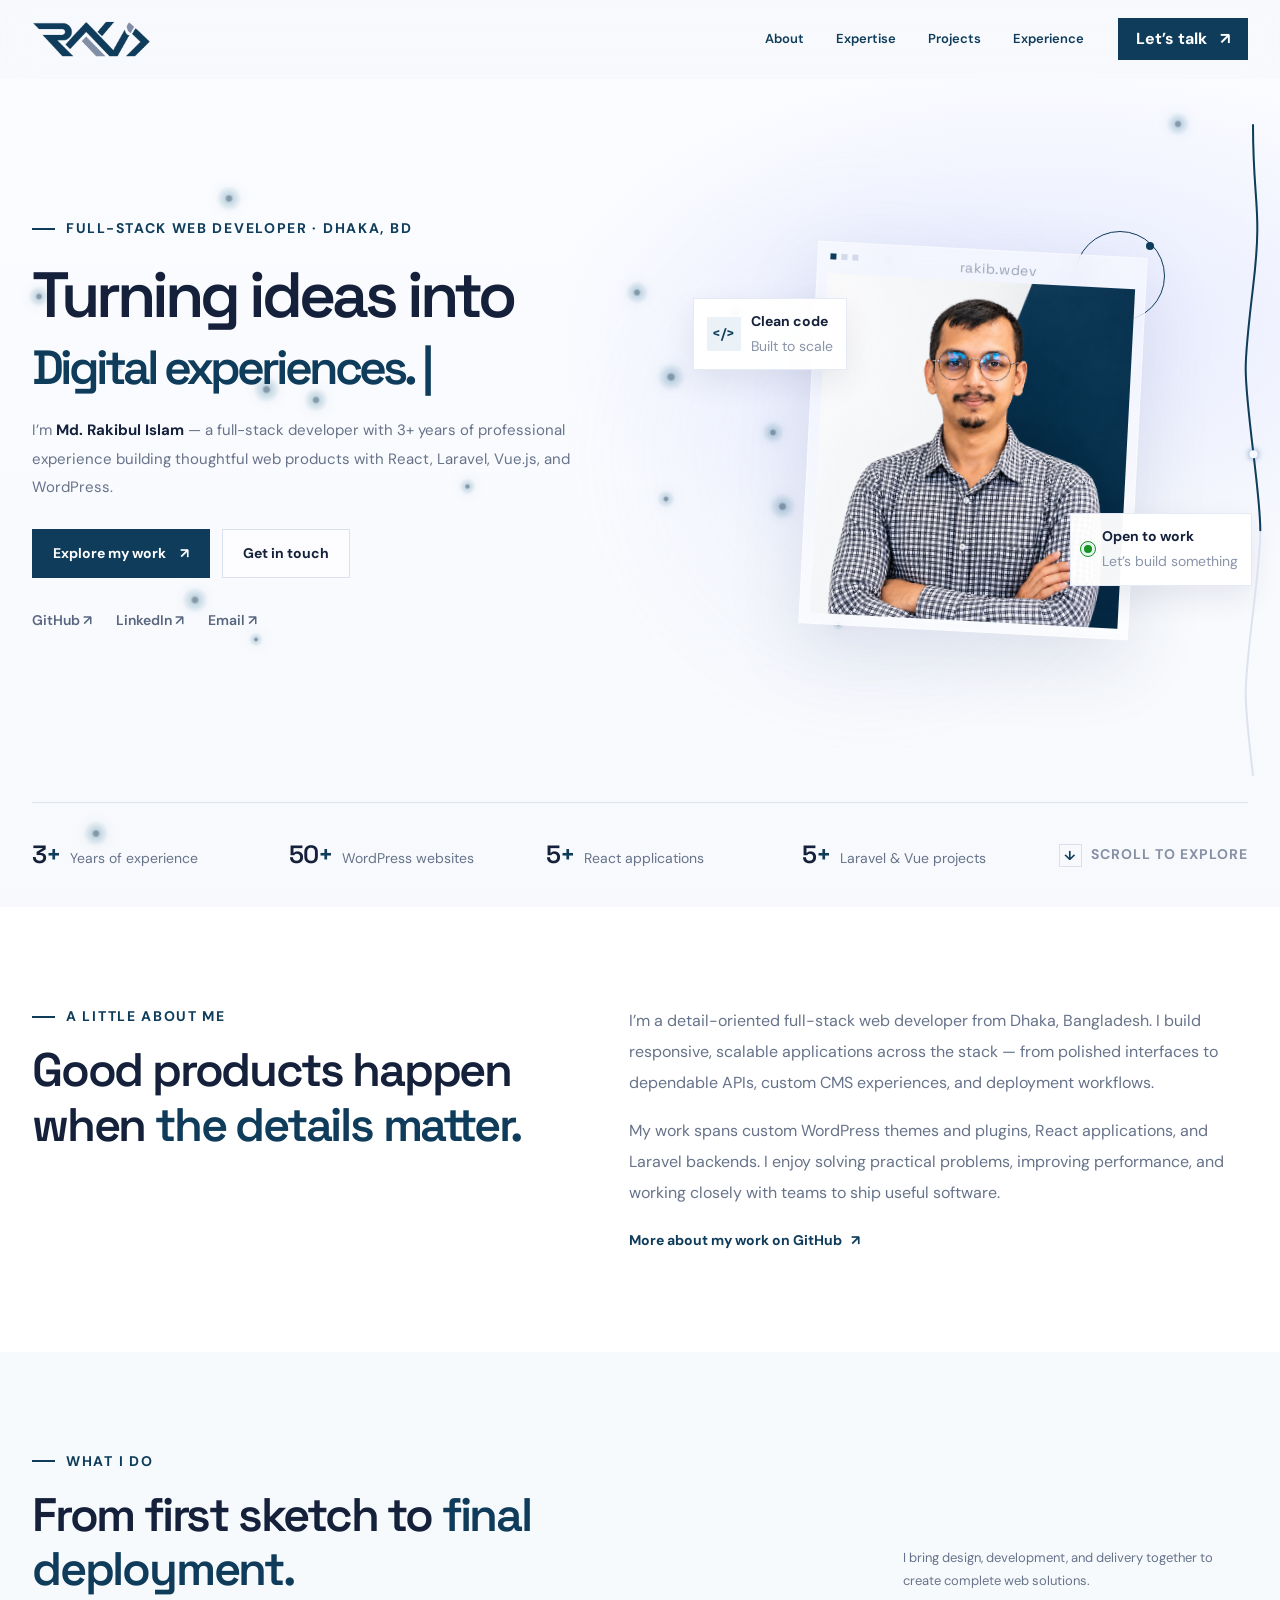
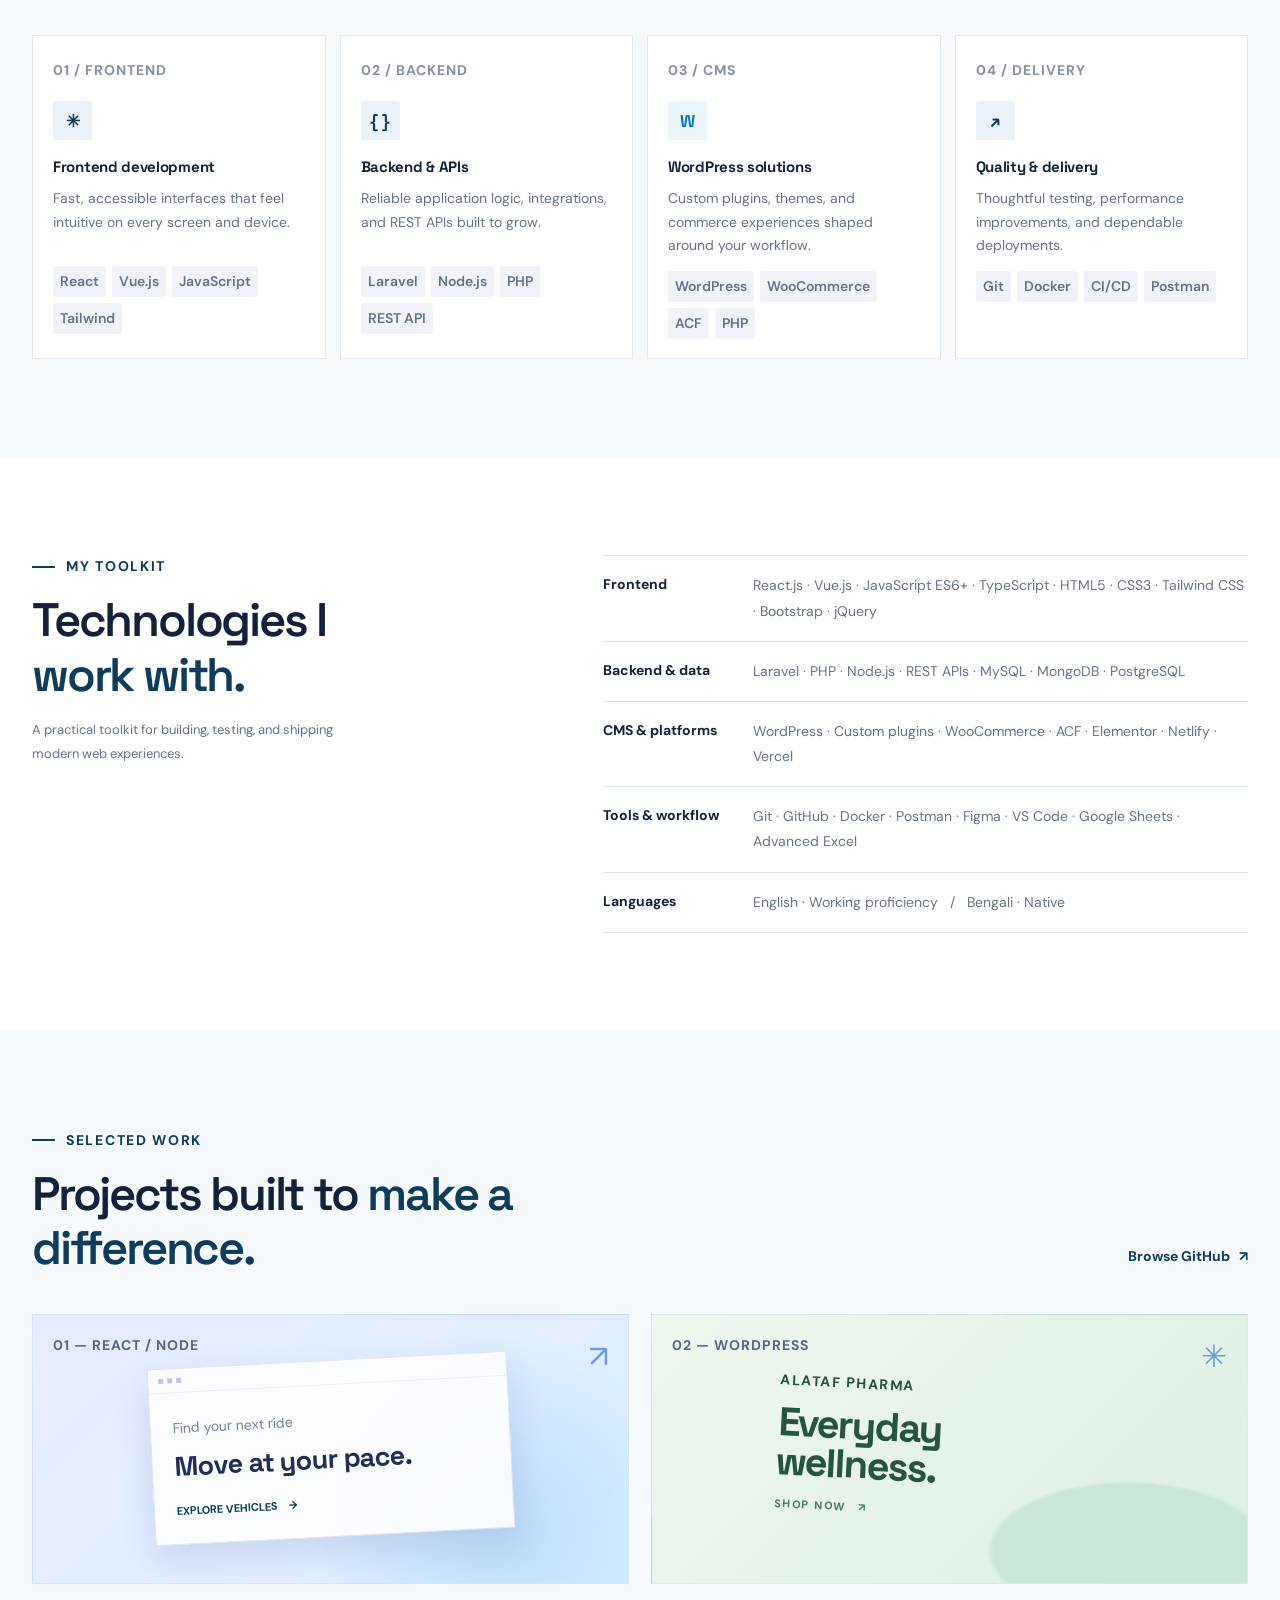
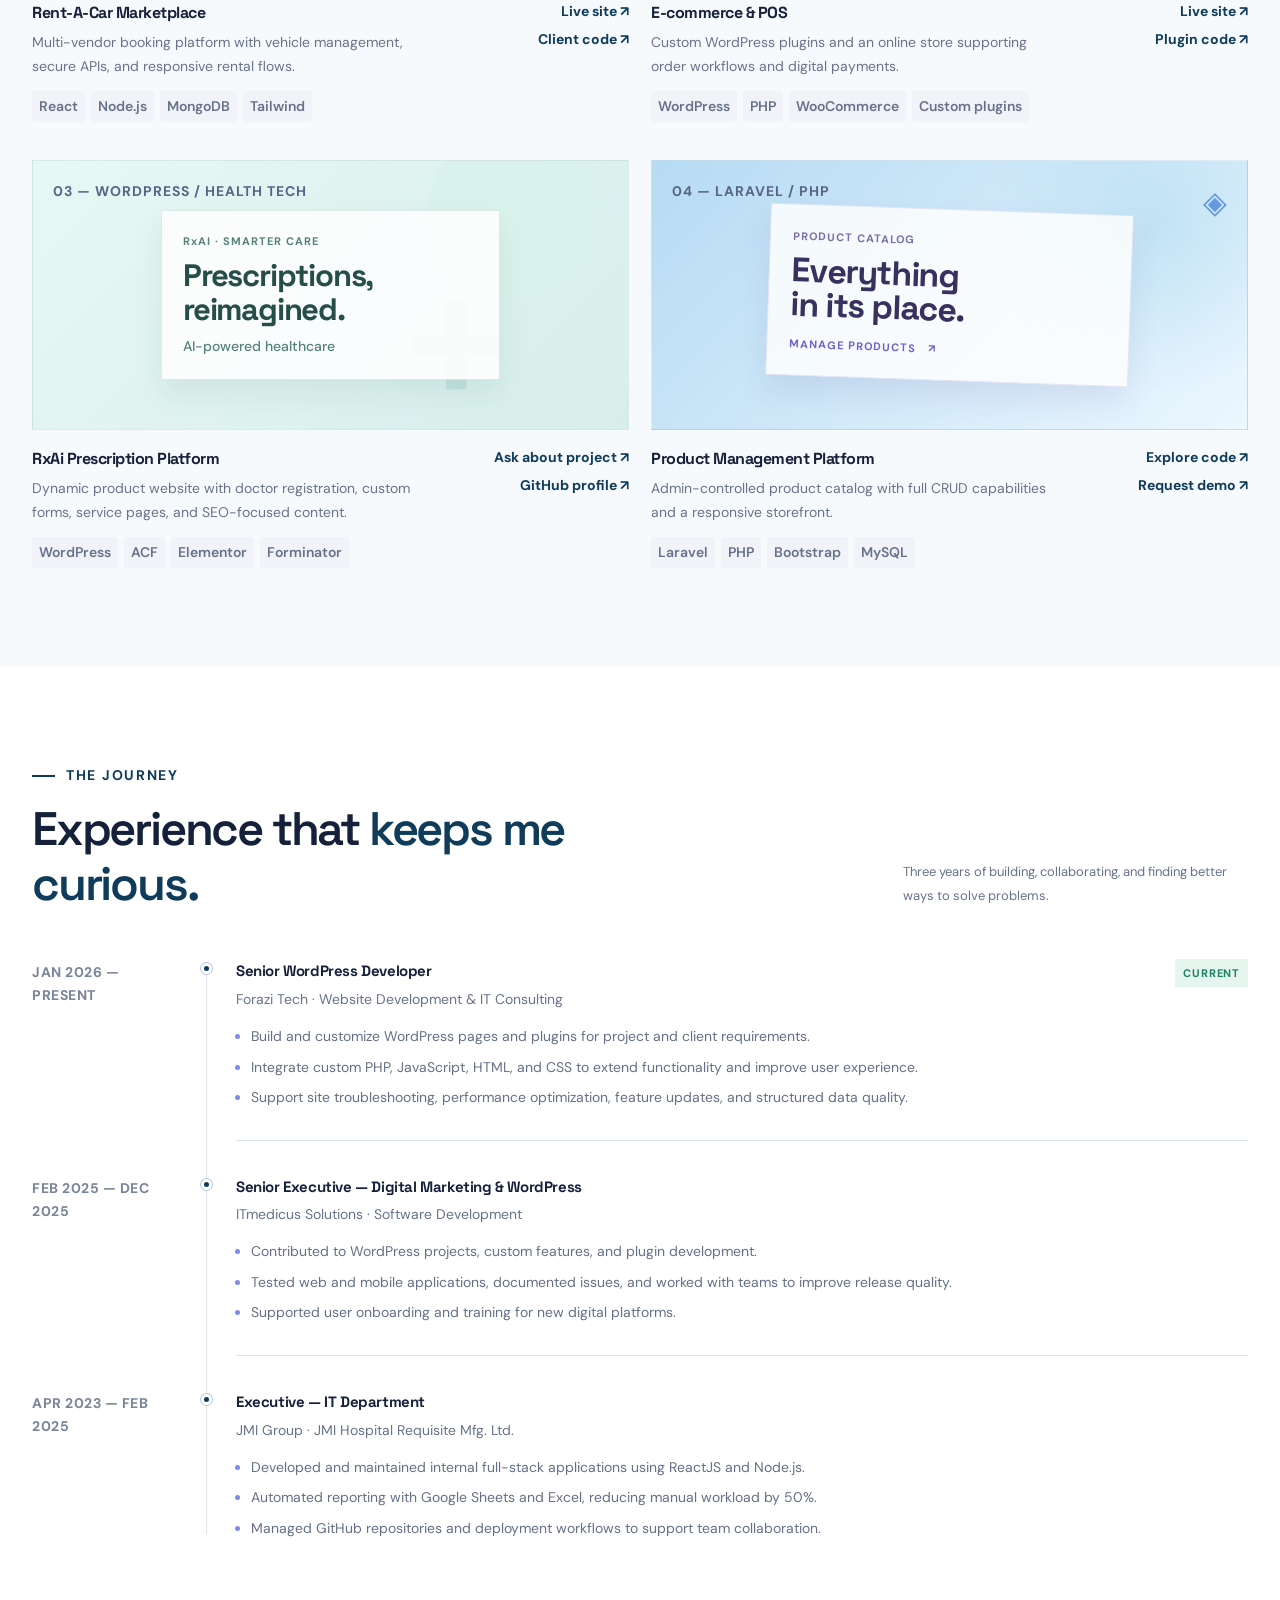
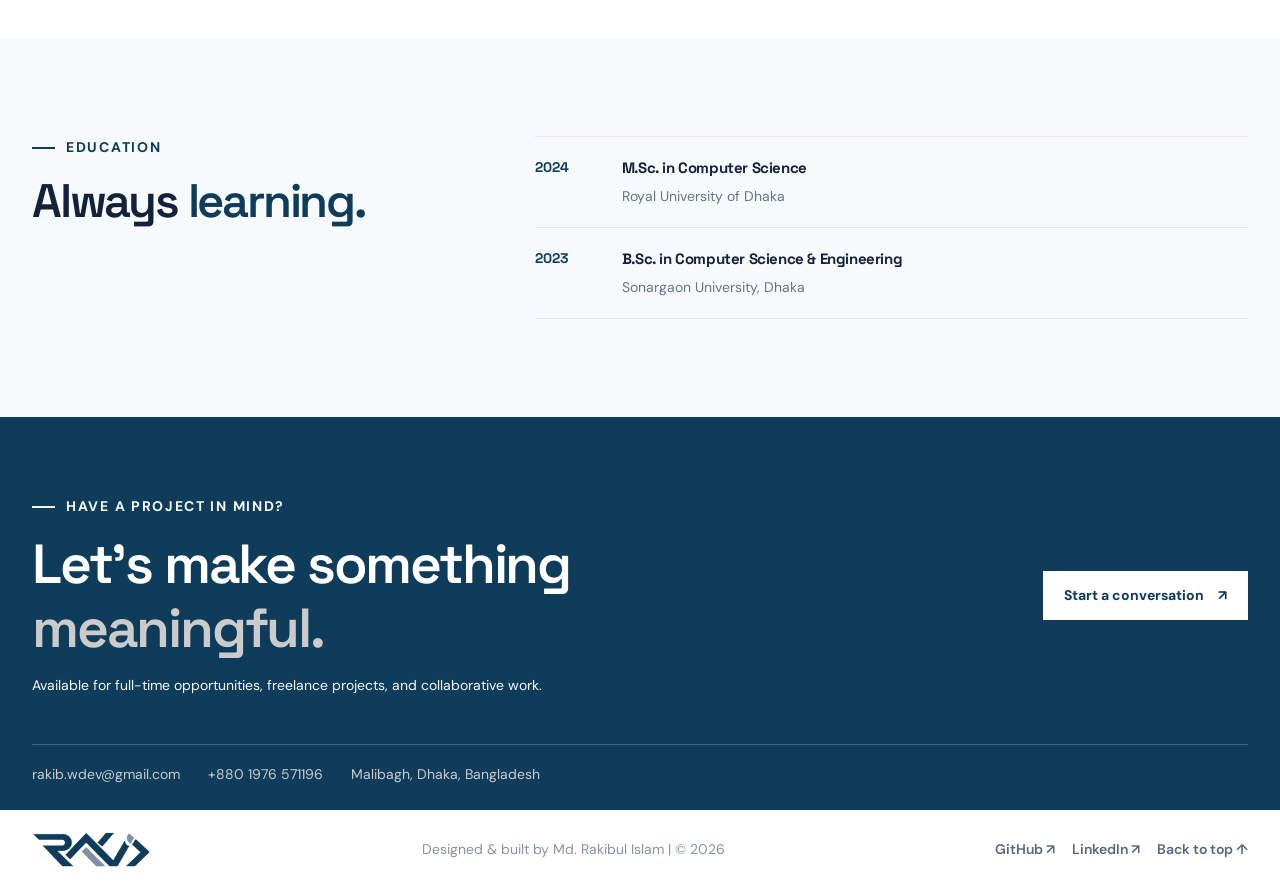
==== commit 459b64e6: "indexing added" ====
--- a/index.html
+++ b/index.html
@@ -1,23 +1,38 @@
 <!DOCTYPE html>
 <html lang="en">
-  <head>
-    <meta charset="UTF-8" />
-    <meta name="viewport" content="width=device-width, initial-scale=1.0" />
-    <meta
-      name="description"
-      content="Md. Rakibul Islam is a full-stack web developer in Dhaka, Bangladesh, building responsive React, Laravel, and WordPress experiences."
-    />
-    <meta name="theme-color" content="#f7f9ff" />
-    <title>Md. Rakibul Islam | Full-Stack Web Developer</title>
-    <link rel="stylesheet" href="style.css" />
-    <link rel="preconnect" href="https://fonts.googleapis.com" />
-    <link rel="preconnect" href="https://fonts.gstatic.com" crossorigin />
-    <link
-      href="https://fonts.googleapis.com/css2?family=DM+Sans:wght@400;500;600;700&family=Space+Grotesk:wght@400;500;600;700&display=swap"
-      rel="stylesheet"
-    />
-    <script src="index.js" defer></script>
-  </head>
+
+<head>
+  <meta charset="UTF-8" />
+  <meta name="viewport" content="width=device-width, initial-scale=1.0" />
+
+  <title>RakibWDev | Md. Rakibul Islam - Full-Stack Developer</title>
+
+  <meta
+    name="description"
+    content="Md. Rakibul Islam (RakibWDev) is a full-stack web developer in Dhaka, Bangladesh, specializing in WordPress, Laravel, React, and custom web applications."
+  />
+
+  <meta name="robots" content="index, follow" />
+  <meta name="theme-color" content="#F7F9FC" />
+
+  <link
+    rel="canonical"
+    href="https://rakibwdev.netlify.app/"
+  />
+
+  <link rel="stylesheet" href="style.css" />
+
+  <link rel="preconnect" href="https://fonts.googleapis.com" />
+  <link rel="preconnect" href="https://fonts.gstatic.com" crossorigin />
+
+  <link
+    href="https://fonts.googleapis.com/css2?family=DM+Sans:wght@400;500;600;700&family=Space+Grotesk:wght@400;500;600;700&display=swap"
+    rel="stylesheet"
+  />
+
+  <script src="index.js" defer></script>
+</head>
+
   <body>
     <canvas class="cursor-trail" aria-hidden="true"></canvas>
     <span class="cursor-dot" aria-hidden="true"></span>
--- a/style.css
+++ b/style.css
@@ -10,6 +10,7 @@
   --paper: #f7f9fc;
   --white: #ffffff;
   --line: #dce5ec;
+  --section_bg:#f7fafd;
   --font-body: "DM Sans", sans-serif;
   --font-display: "Space Grotesk", sans-serif;
   --container: 1320px;
@@ -904,7 +905,7 @@
 }
 
 .expertise-section {
-  background: #f7f8fd;
+  background: var(--section_bg);
 }
 
 .section-heading {
@@ -1056,7 +1057,7 @@
 }
 
 .projects-section {
-  background: #f7f8fd;
+  background: var(--section_bg);
 }
 
 .all-projects-link {
@@ -1447,7 +1448,7 @@
 }
 
 .education-section {
-  background: #f7f8fd;
+  background: var(--section_bg);
 }
 
 .education-grid {
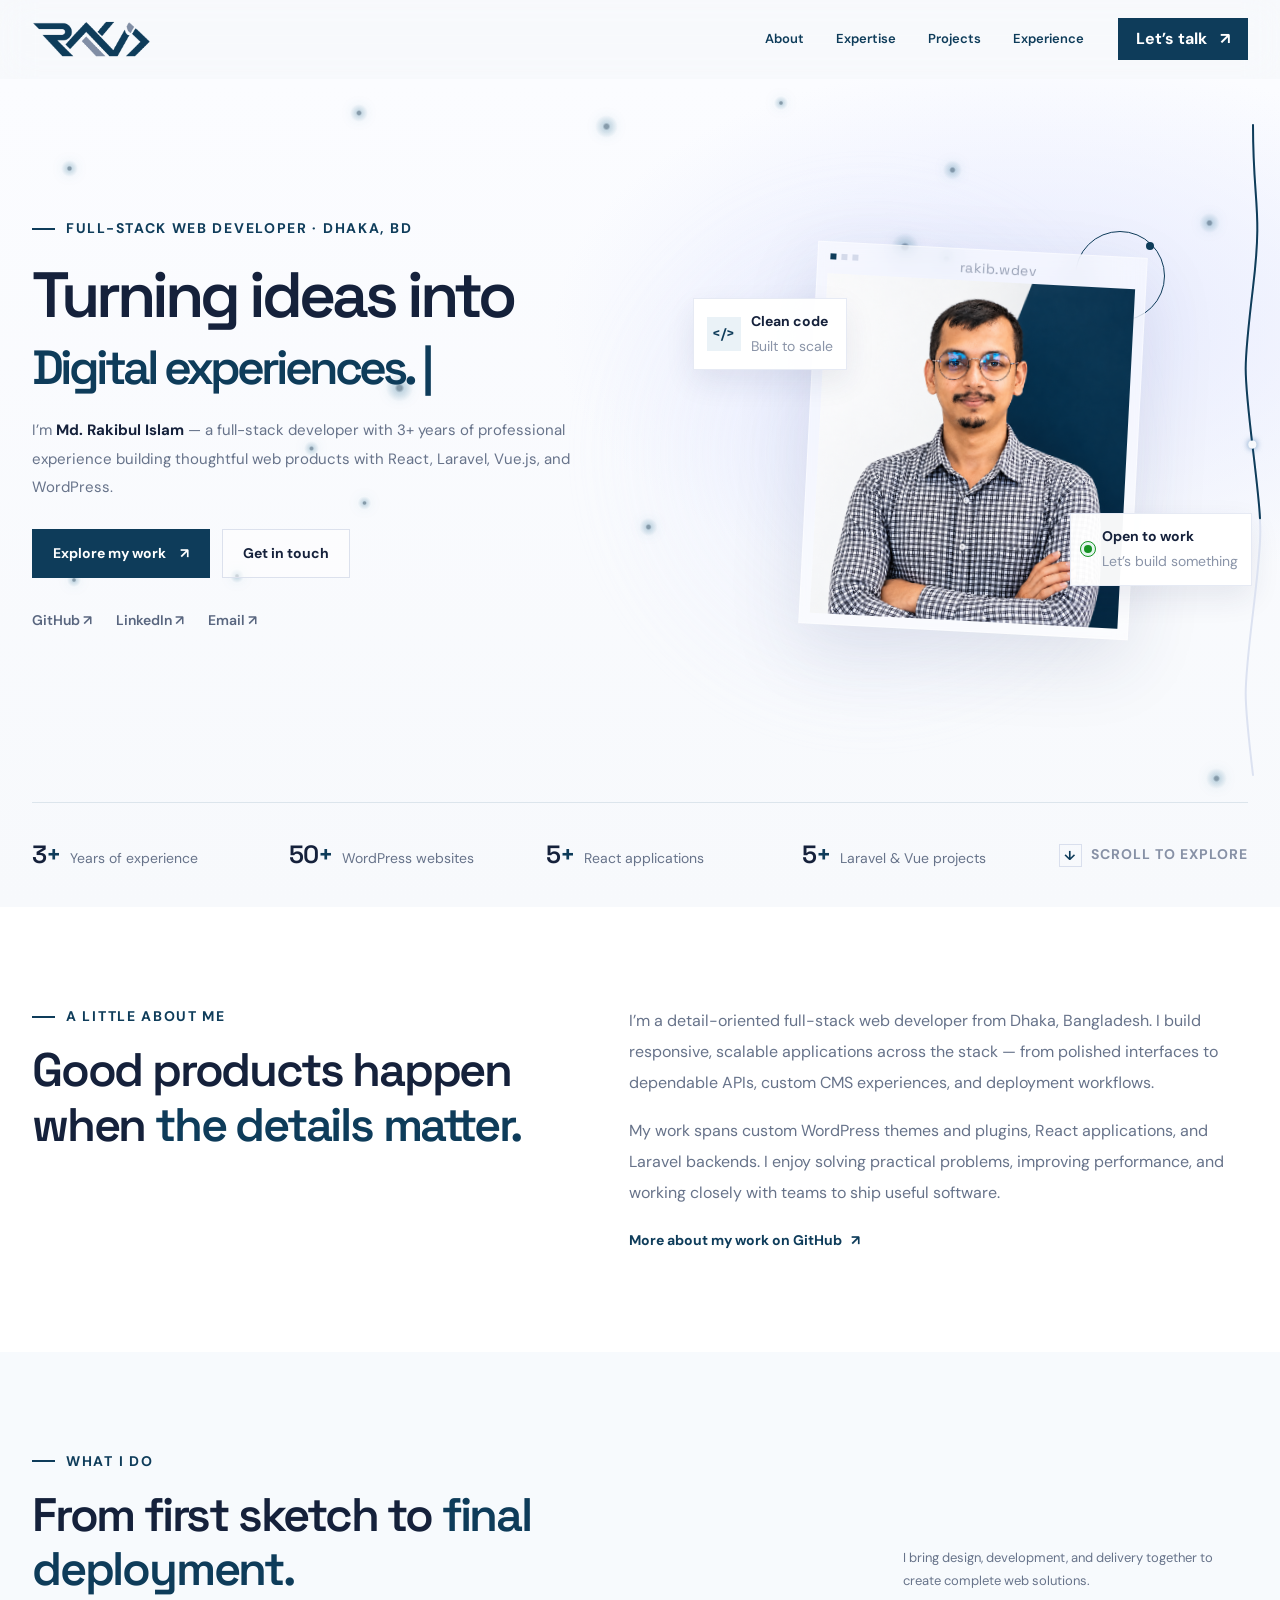
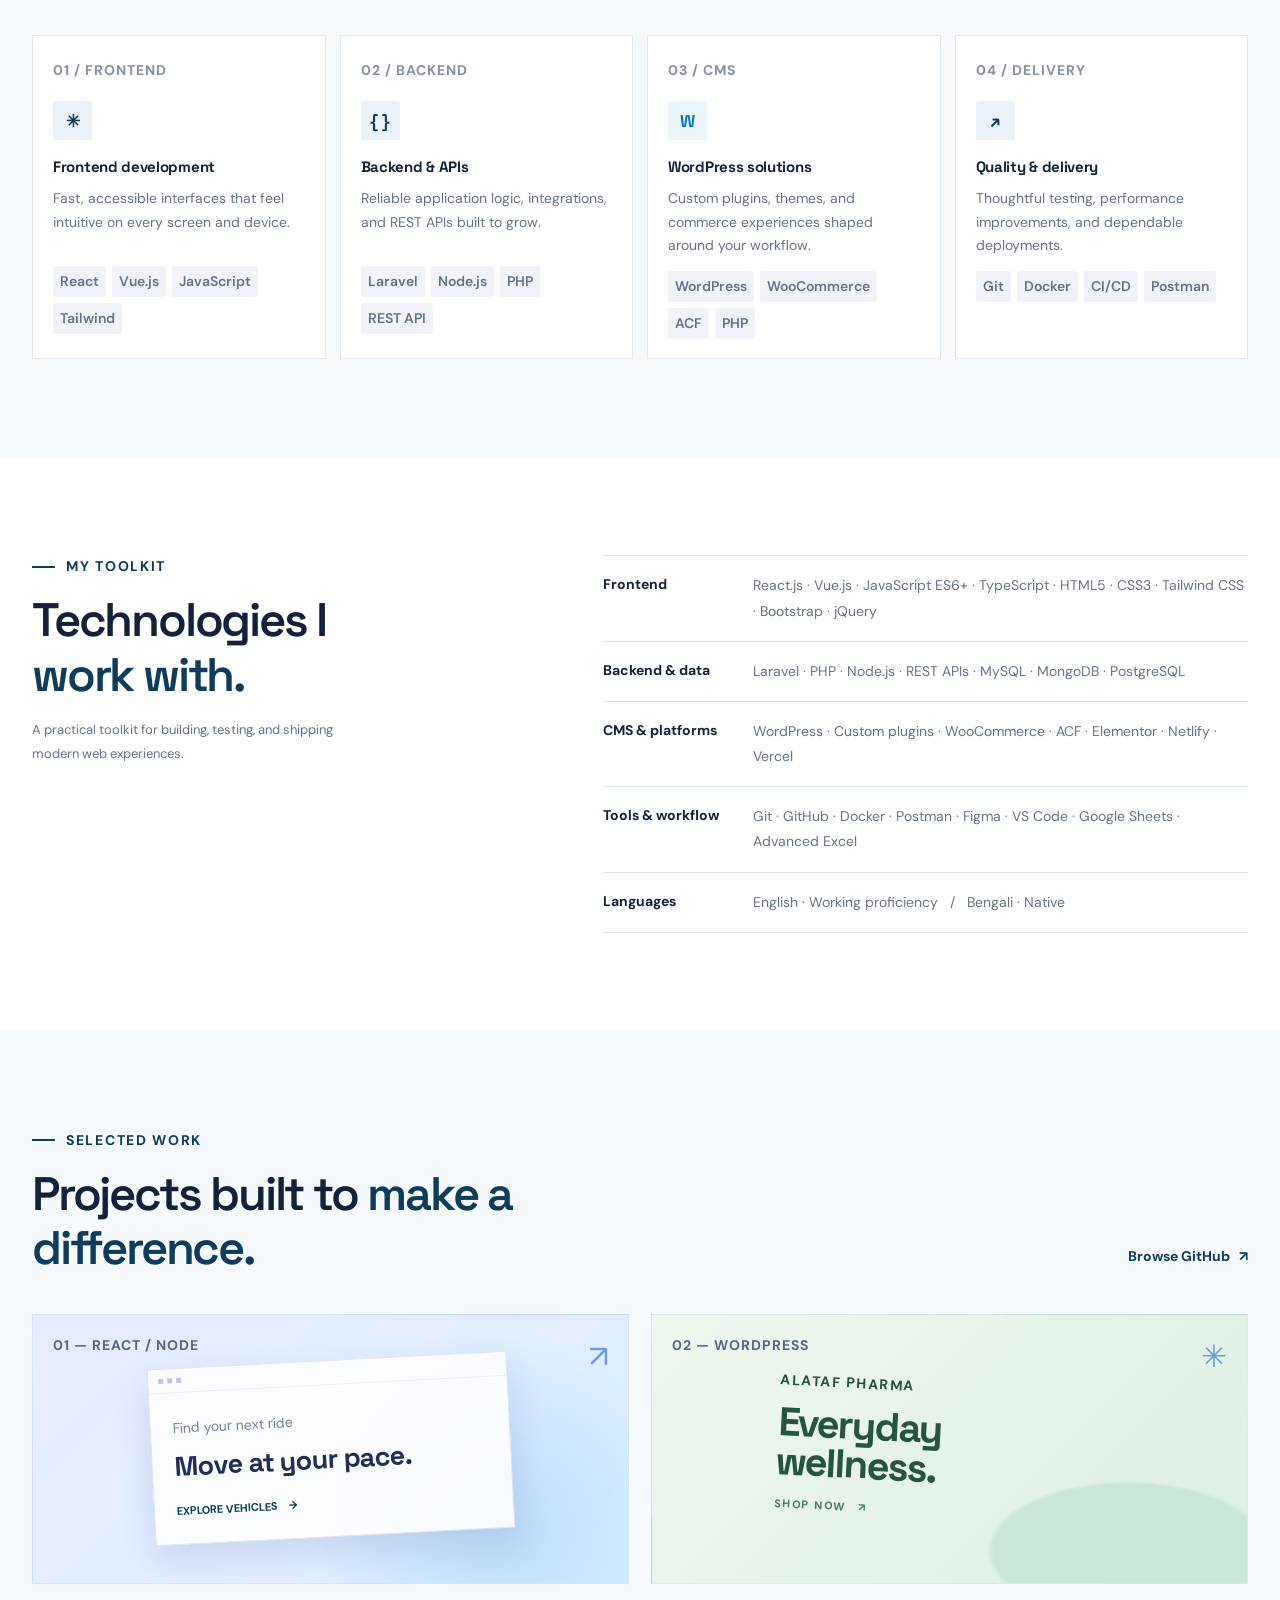
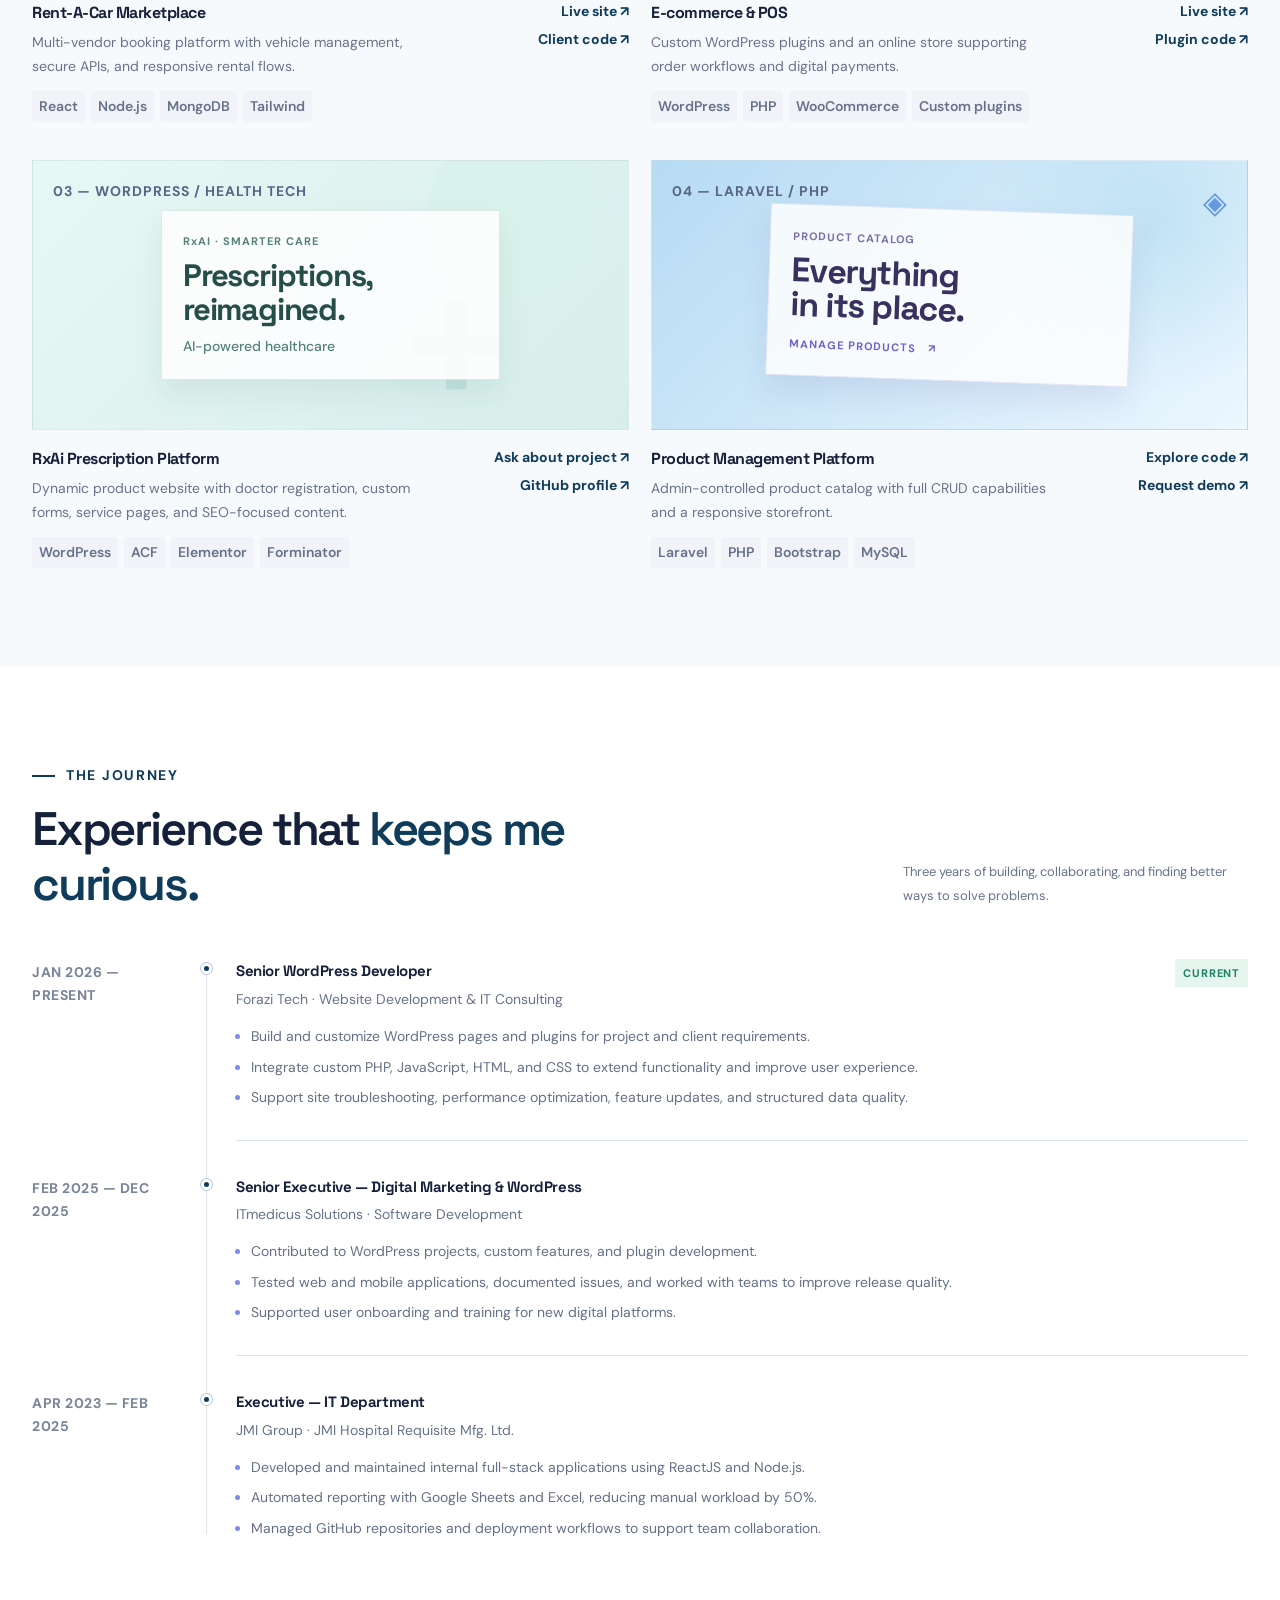
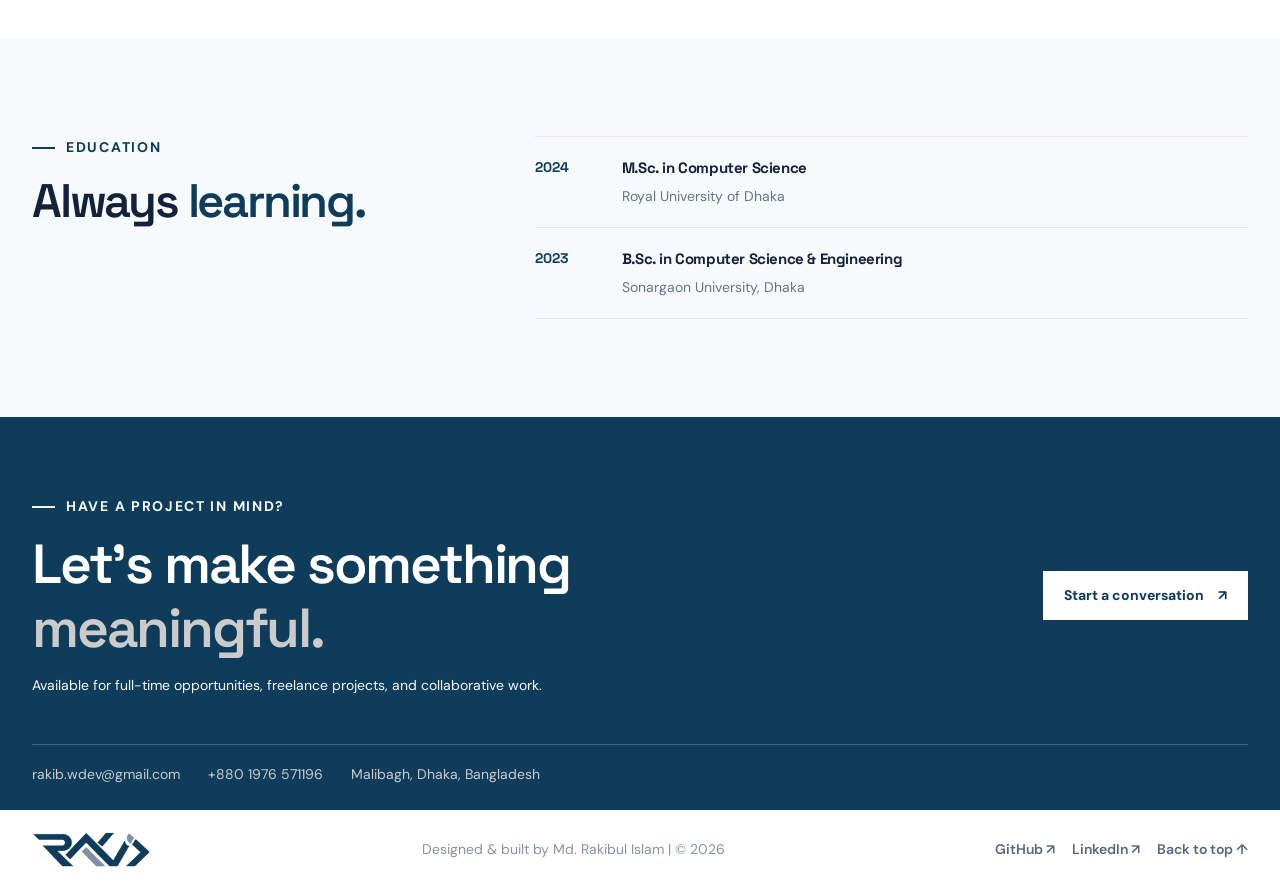
==== commit 9c9db77c: "added robot text" ====
--- a/index.html
+++ b/index.html
@@ -12,12 +12,17 @@
     content="Md. Rakibul Islam (RakibWDev) is a full-stack web developer in Dhaka, Bangladesh, specializing in WordPress, Laravel, React, and custom web applications."
   />
 
+  
+
   <meta name="robots" content="index, follow" />
   <meta name="theme-color" content="#F7F9FC" />
 
+  <link rel="icon" href="/favicon.ico" sizes="any" />
+  <link rel="icon" href="/favicon.svg" type="image/svg+xml" />
+
   <link
     rel="canonical"
-    href="https://rakibwdev.netlify.app/"
+    href="https://rakibwdev.vercel.app/"
   />
 
   <link rel="stylesheet" href="style.css" />
@@ -31,6 +36,44 @@
   />
 
   <script src="index.js" defer></script>
+
+<script type="application/ld+json">
+
+{
+  "@context": "https://schema.org",
+  "@graph": [
+    {
+      "@type": "Person",
+      "@id": "https://rakibwdev.vercel.app/#person",
+      "name": "Md. Rakibul Islam",
+      "alternateName": "RakibWDev",
+      "url": "https://rakibwdev.vercel.app/",
+      "jobTitle": "Full-Stack Web Developer",
+      "address": {
+        "@type": "PostalAddress",
+        "addressLocality": "Dhaka",
+        "addressCountry": "BD"
+      },
+      "sameAs": [
+        "https://github.com/rakibwdev",
+        "https://bd.linkedin.com/in/rakibwdev",
+        "https://rakibwdev.netlify.app/"
+      ]
+    },
+    {
+      "@type": "WebSite",
+      "@id": "https://rakibwdev.vercel.app/#website",
+      "url": "https://rakibwdev.vercel.app/",
+      "name": "RakibWDev",
+      "publisher": {
+        "@id": "https://rakibwdev.vercel.app/#person"
+      }
+    }
+  ]
+}
+
+</script>
+
 </head>
 
   <body>
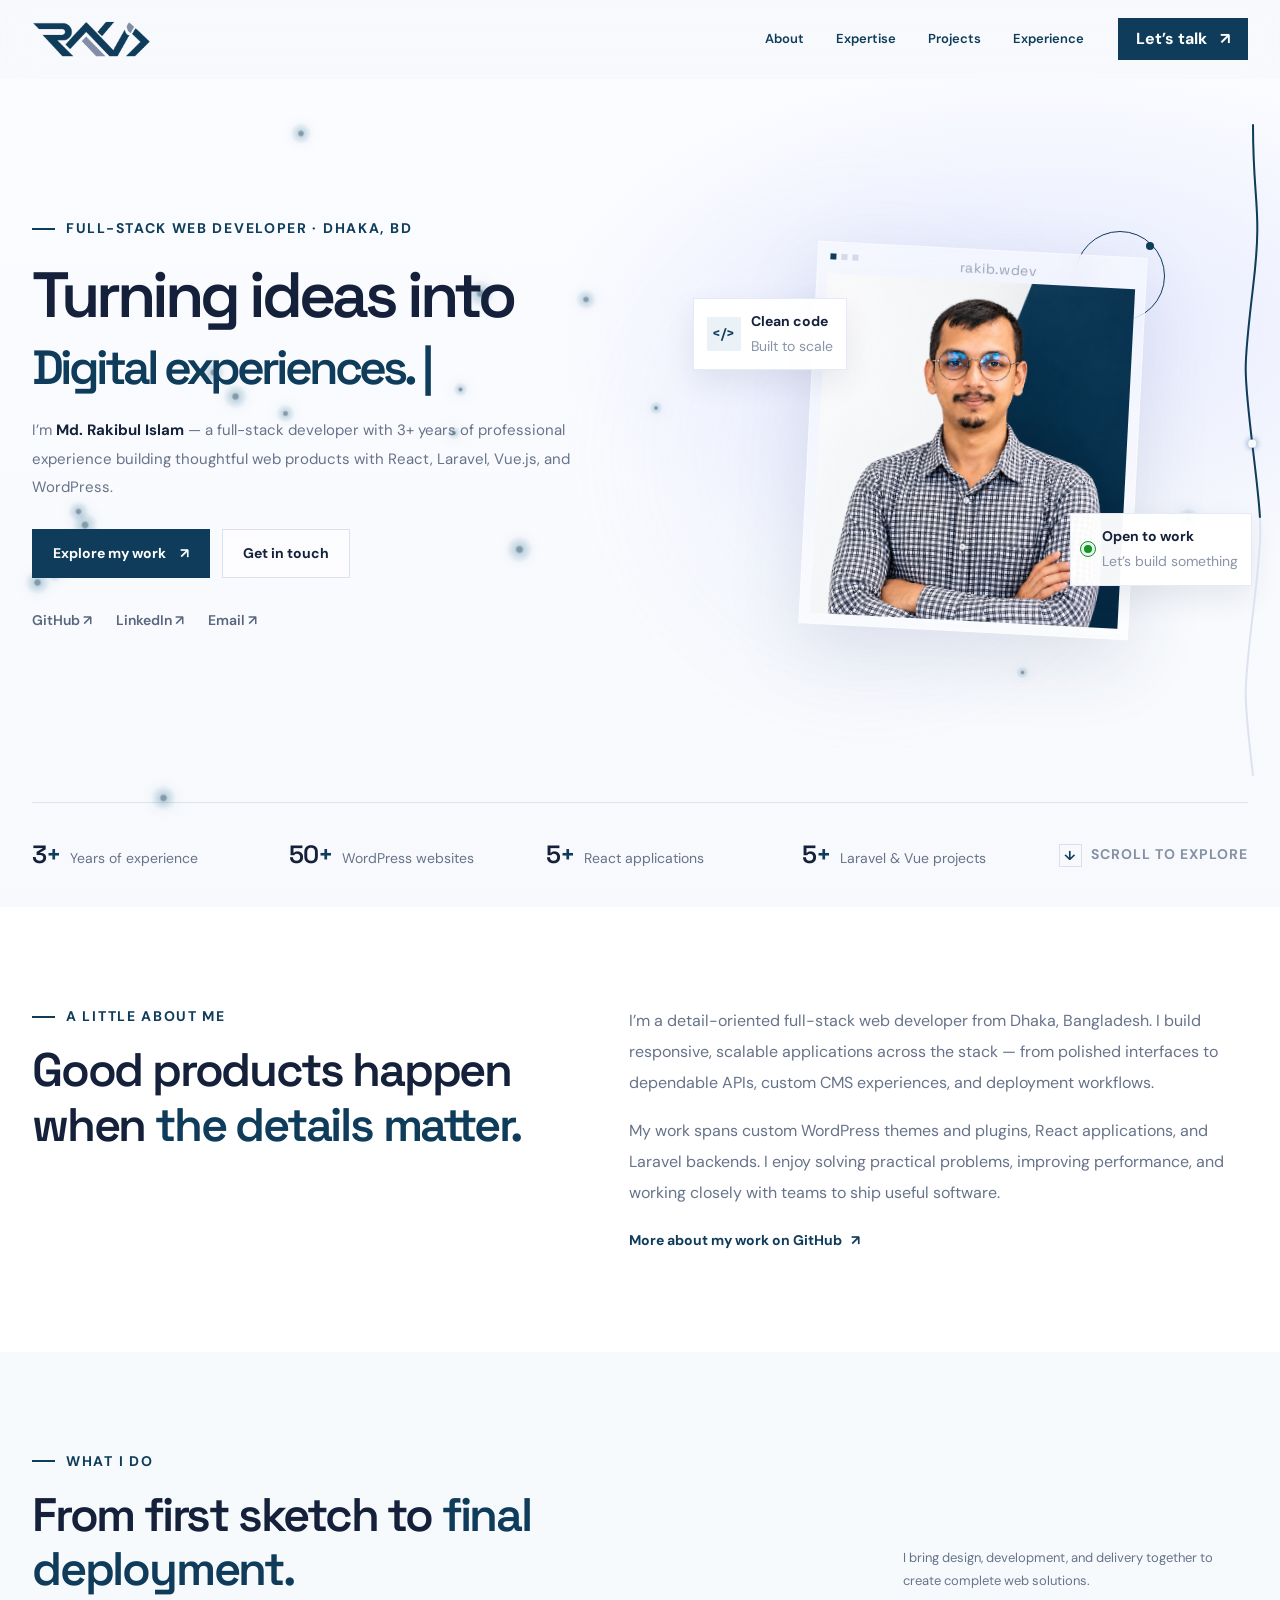
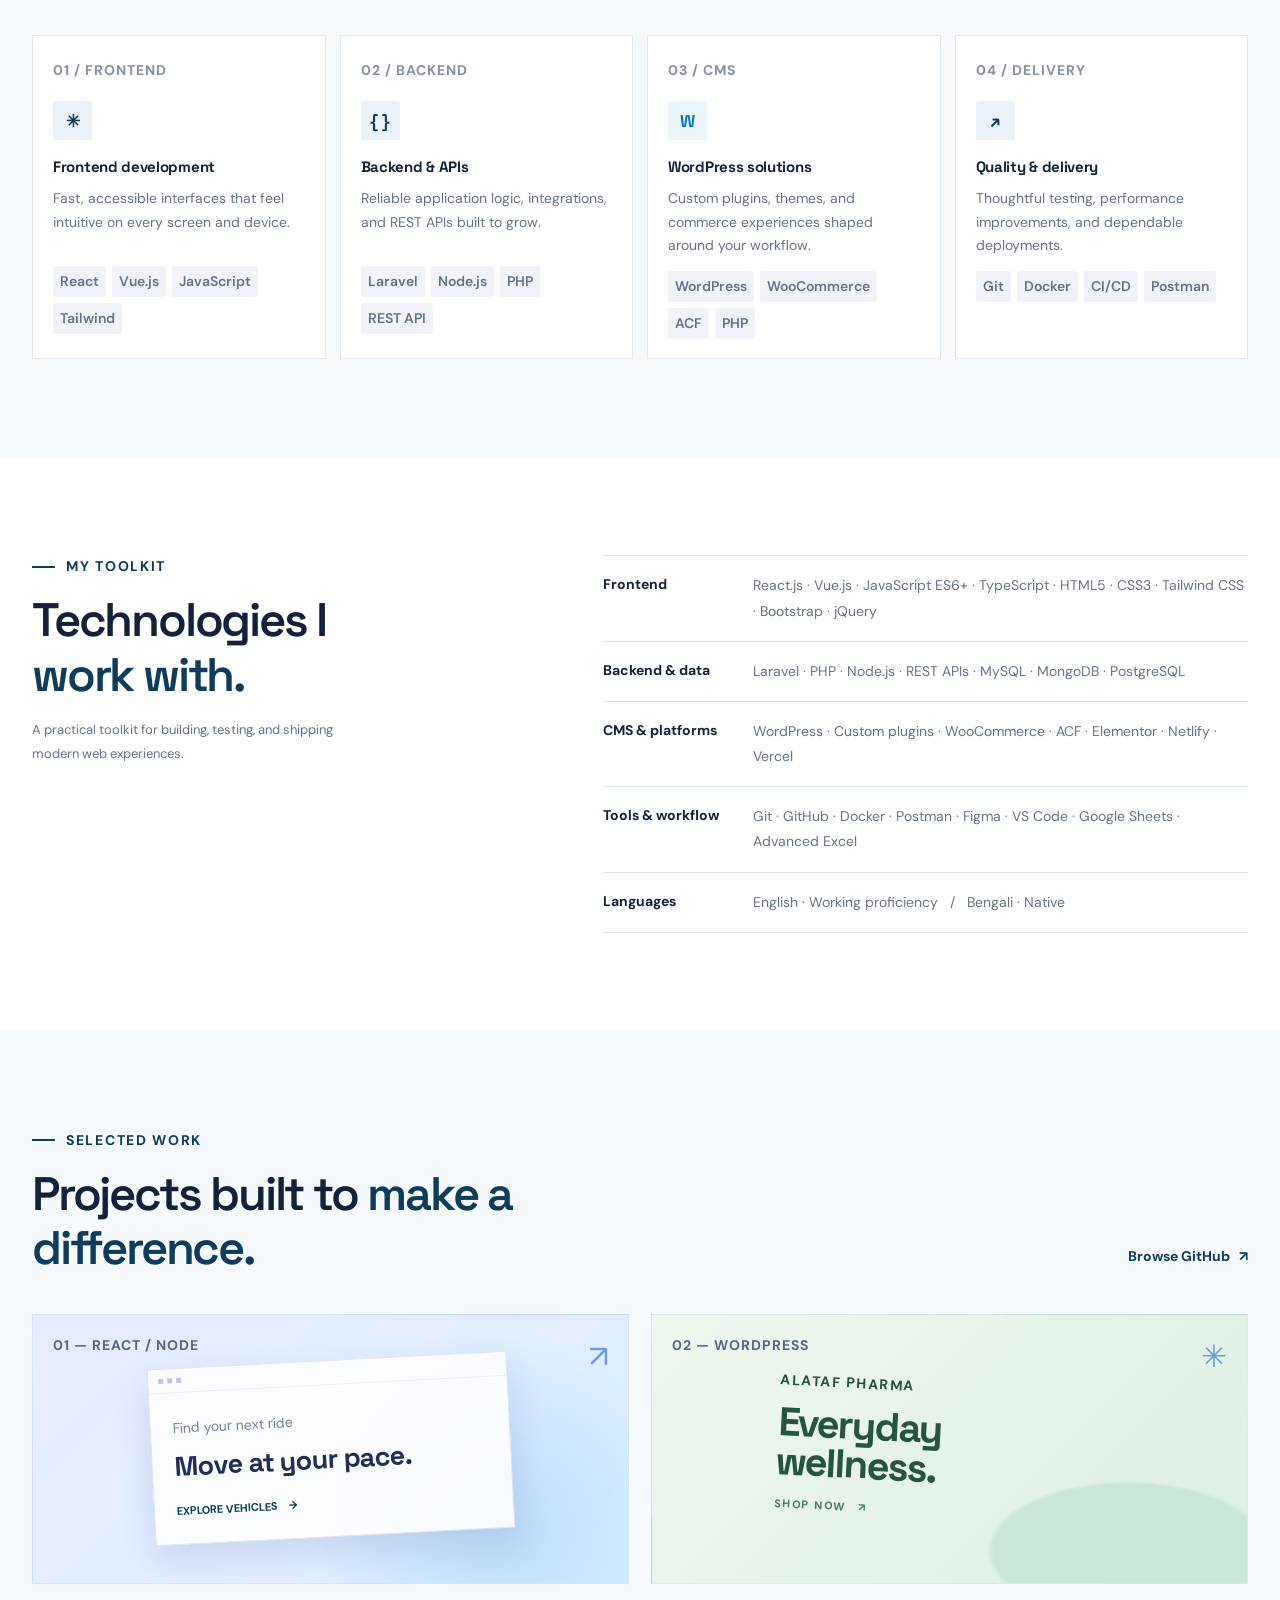
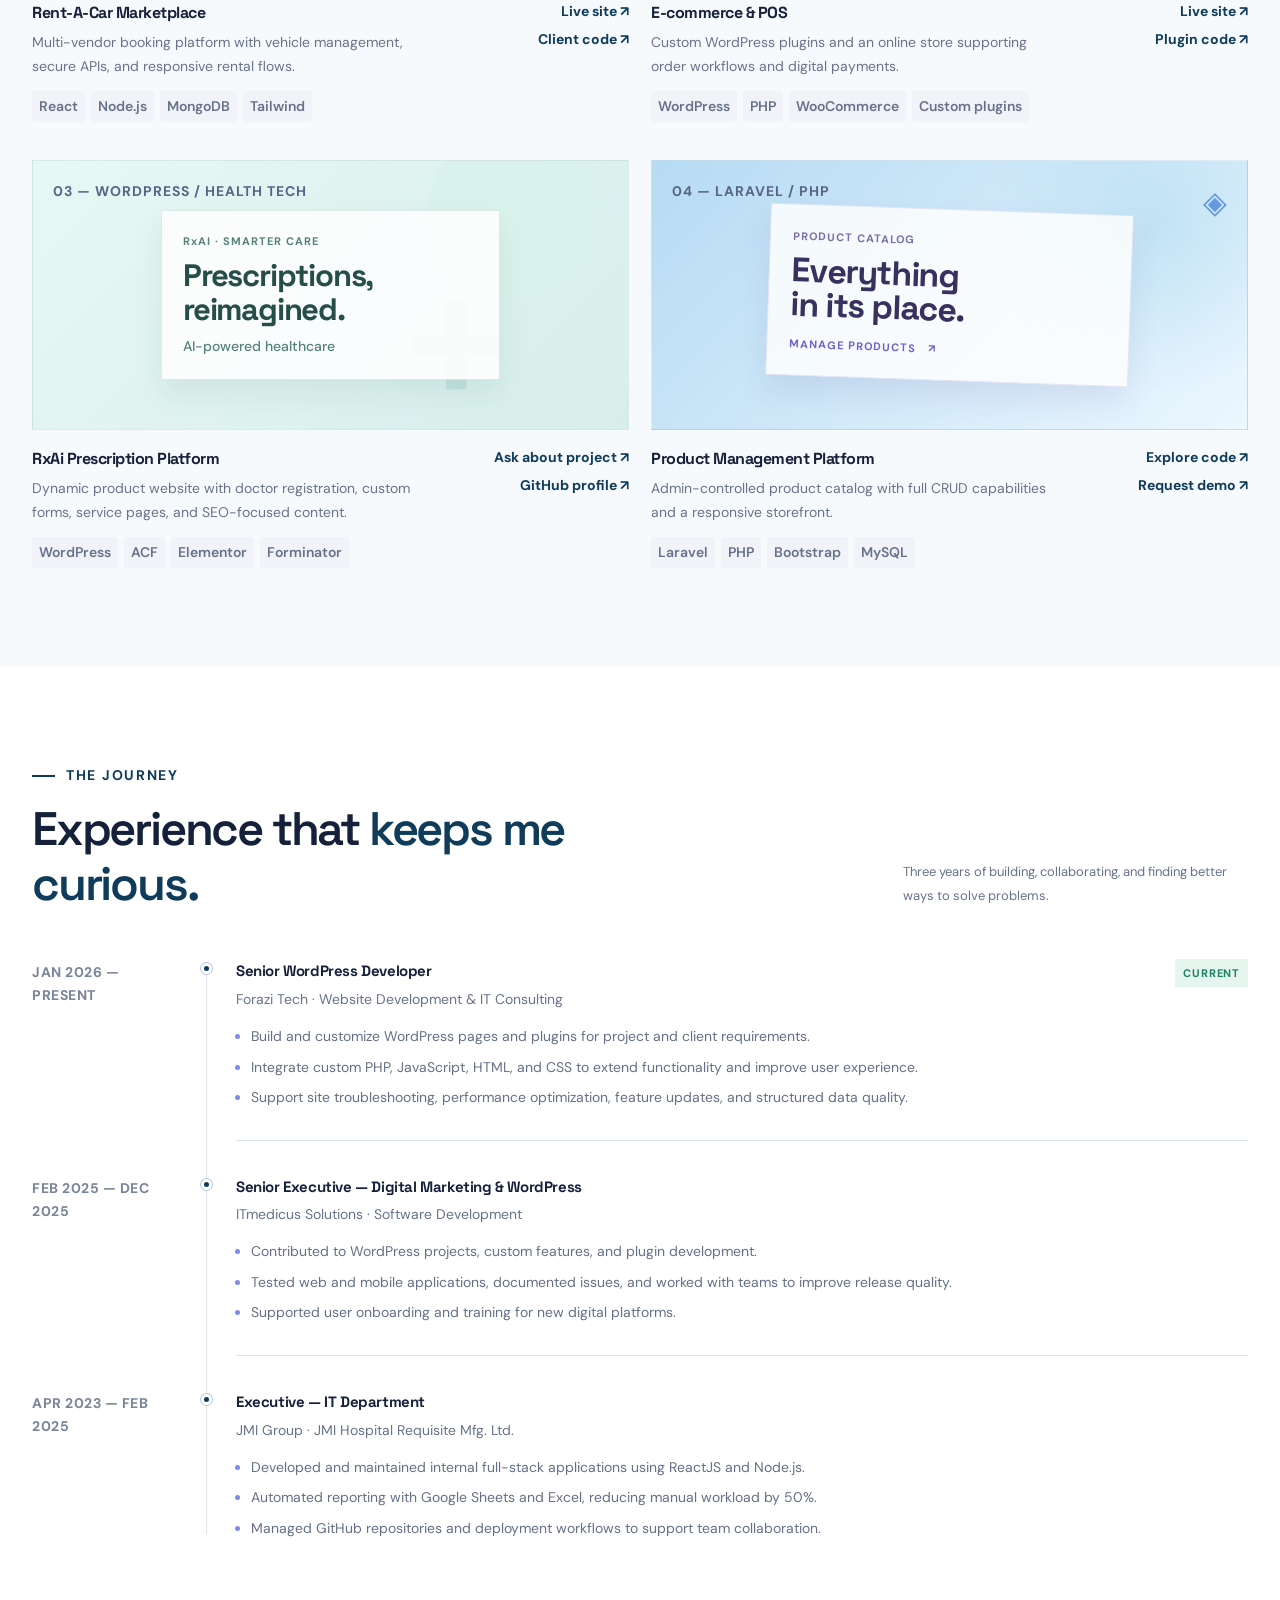
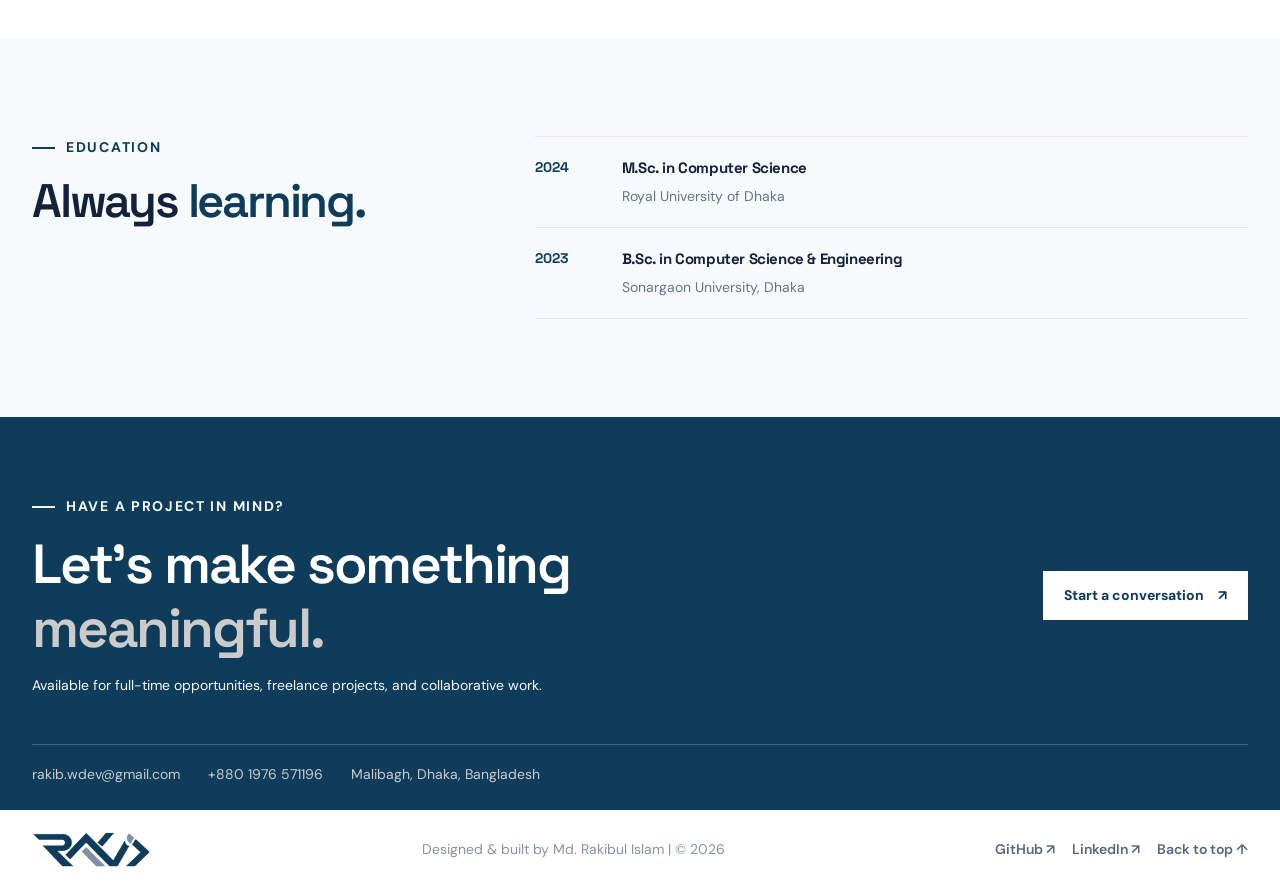
==== commit 22830531: "added meta OG" ====
--- a/index.html
+++ b/index.html
@@ -12,7 +12,46 @@
     content="Md. Rakibul Islam (RakibWDev) is a full-stack web developer in Dhaka, Bangladesh, specializing in WordPress, Laravel, React, and custom web applications."
   />
 
-  
+
+  <!-- Open Graph -->
+  <meta property="og:type" content="website" />
+  <meta property="og:site_name" content="RakibWDev" />
+  <meta
+    property="og:title"
+    content="RakibWDev | Md. Rakibul Islam - Full-Stack Developer"
+  />
+  <meta
+    property="og:description"
+    content="Explore the portfolio of Md. Rakibul Islam (RakibWDev), a full-stack developer in Dhaka specializing in WordPress, Laravel, React, and modern web applications."
+  />
+  <meta
+    property="og:url"
+    content="https://rakibwdev.vercel.app/"
+  />
+  <meta
+    property="og:image"
+    content="https://rakibwdev.vercel.app/images/Md.%20Rakibul%20Islam.png"
+  />
+  <meta
+    property="og:image:alt"
+    content="RakibWDev - Md. Rakibul Islam, Full-Stack Web Developer"
+  />
+
+  <!-- Twitter / X -->
+  <meta name="twitter:card" content="summary_large_image" />
+  <meta
+    name="twitter:title"
+    content="RakibWDev | Md. Rakibul Islam - Full-Stack Developer"
+  />
+  <meta
+    name="twitter:description"
+    content="Full-stack web developer specializing in WordPress, Laravel, React, and custom web applications."
+  />
+  <meta
+    name="twitter:image"
+    content="https://rakibwdev.vercel.app/images/Md.%20Rakibul%20Islam.png"
+  />
+
 
   <meta name="robots" content="index, follow" />
   <meta name="theme-color" content="#F7F9FC" />
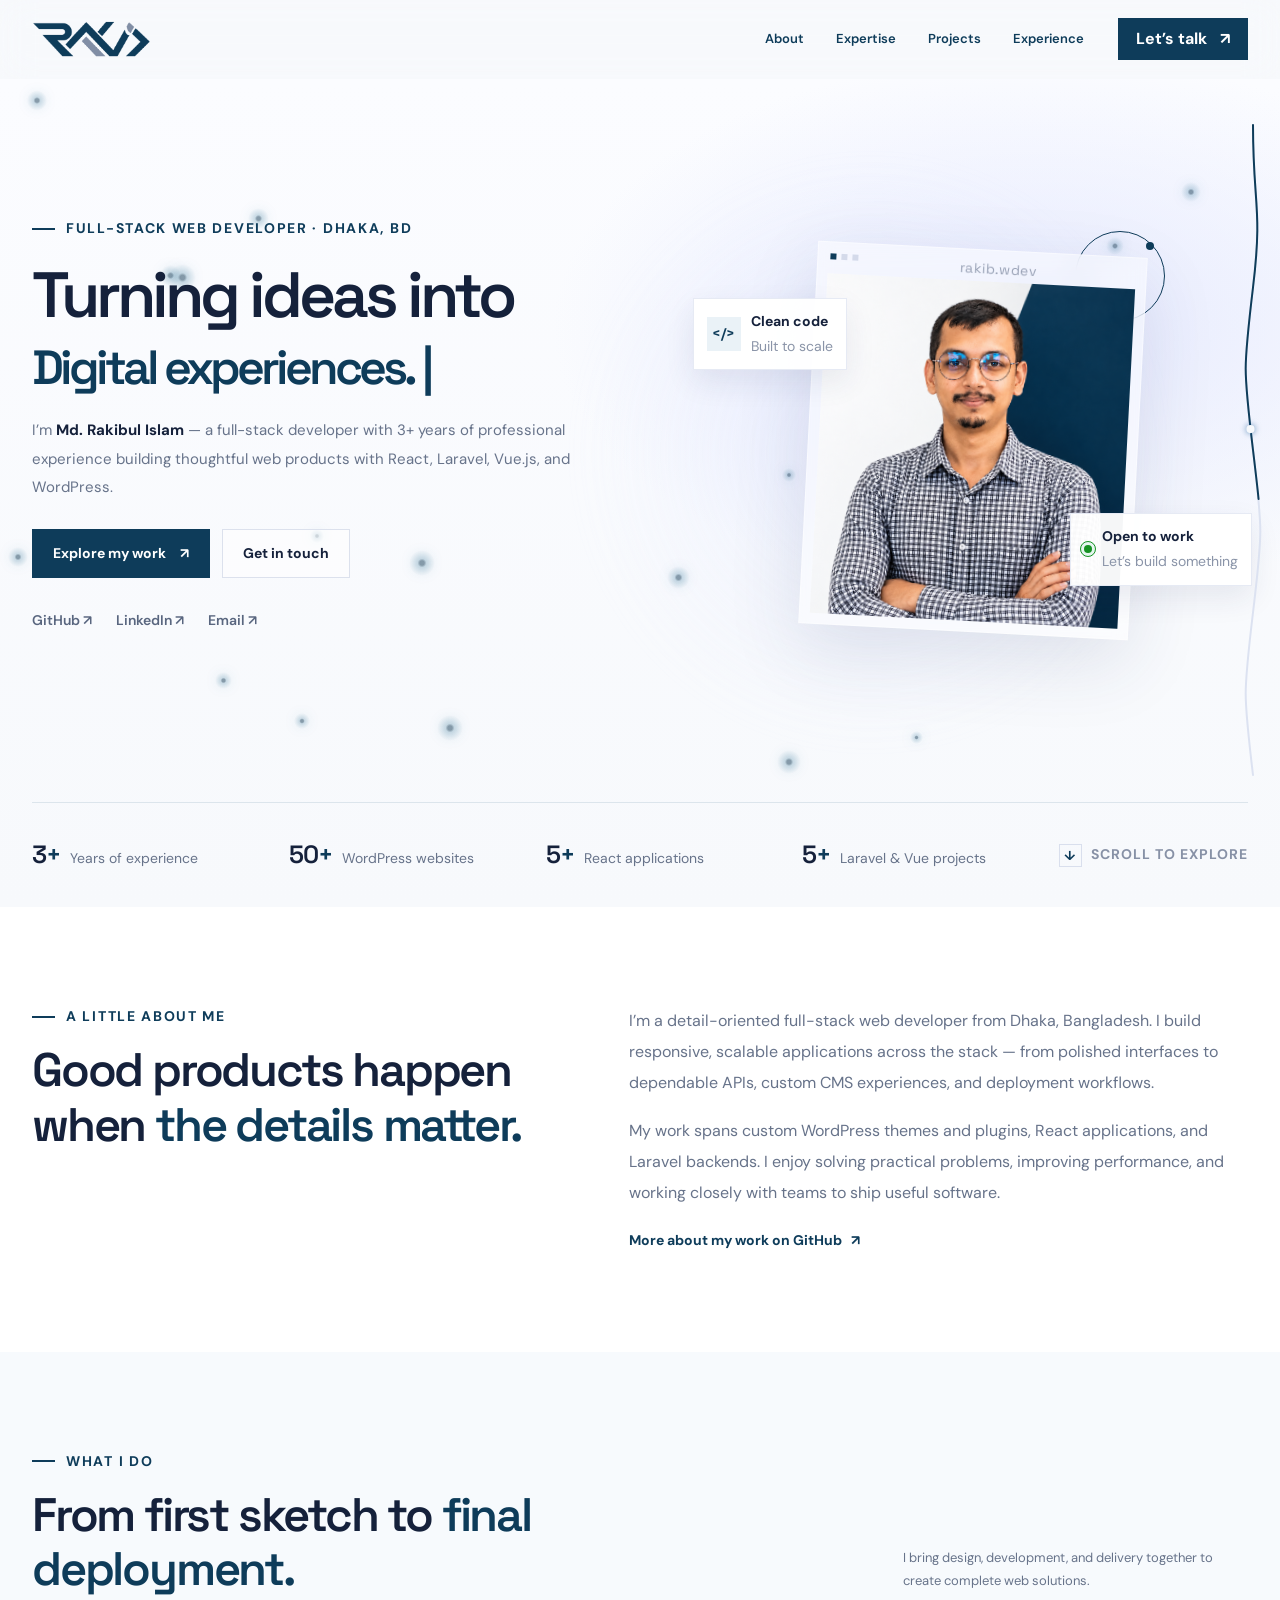
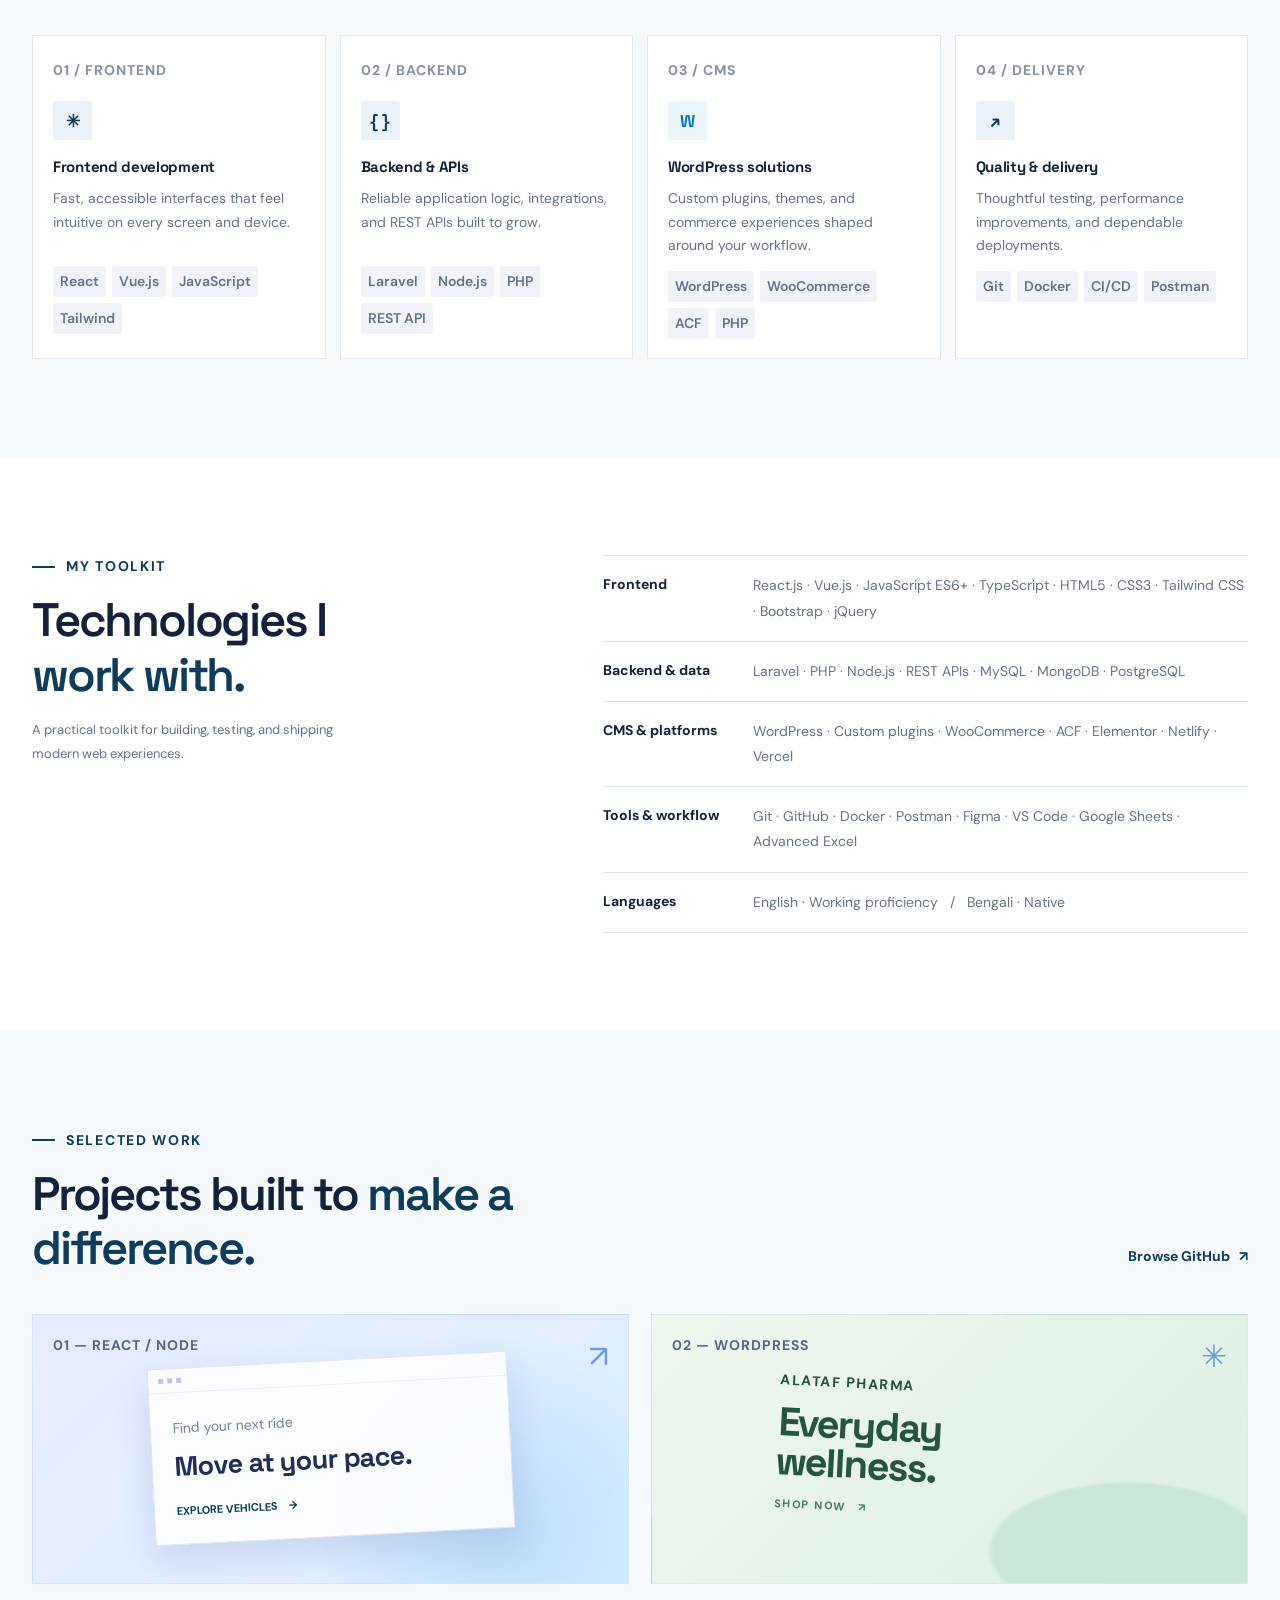
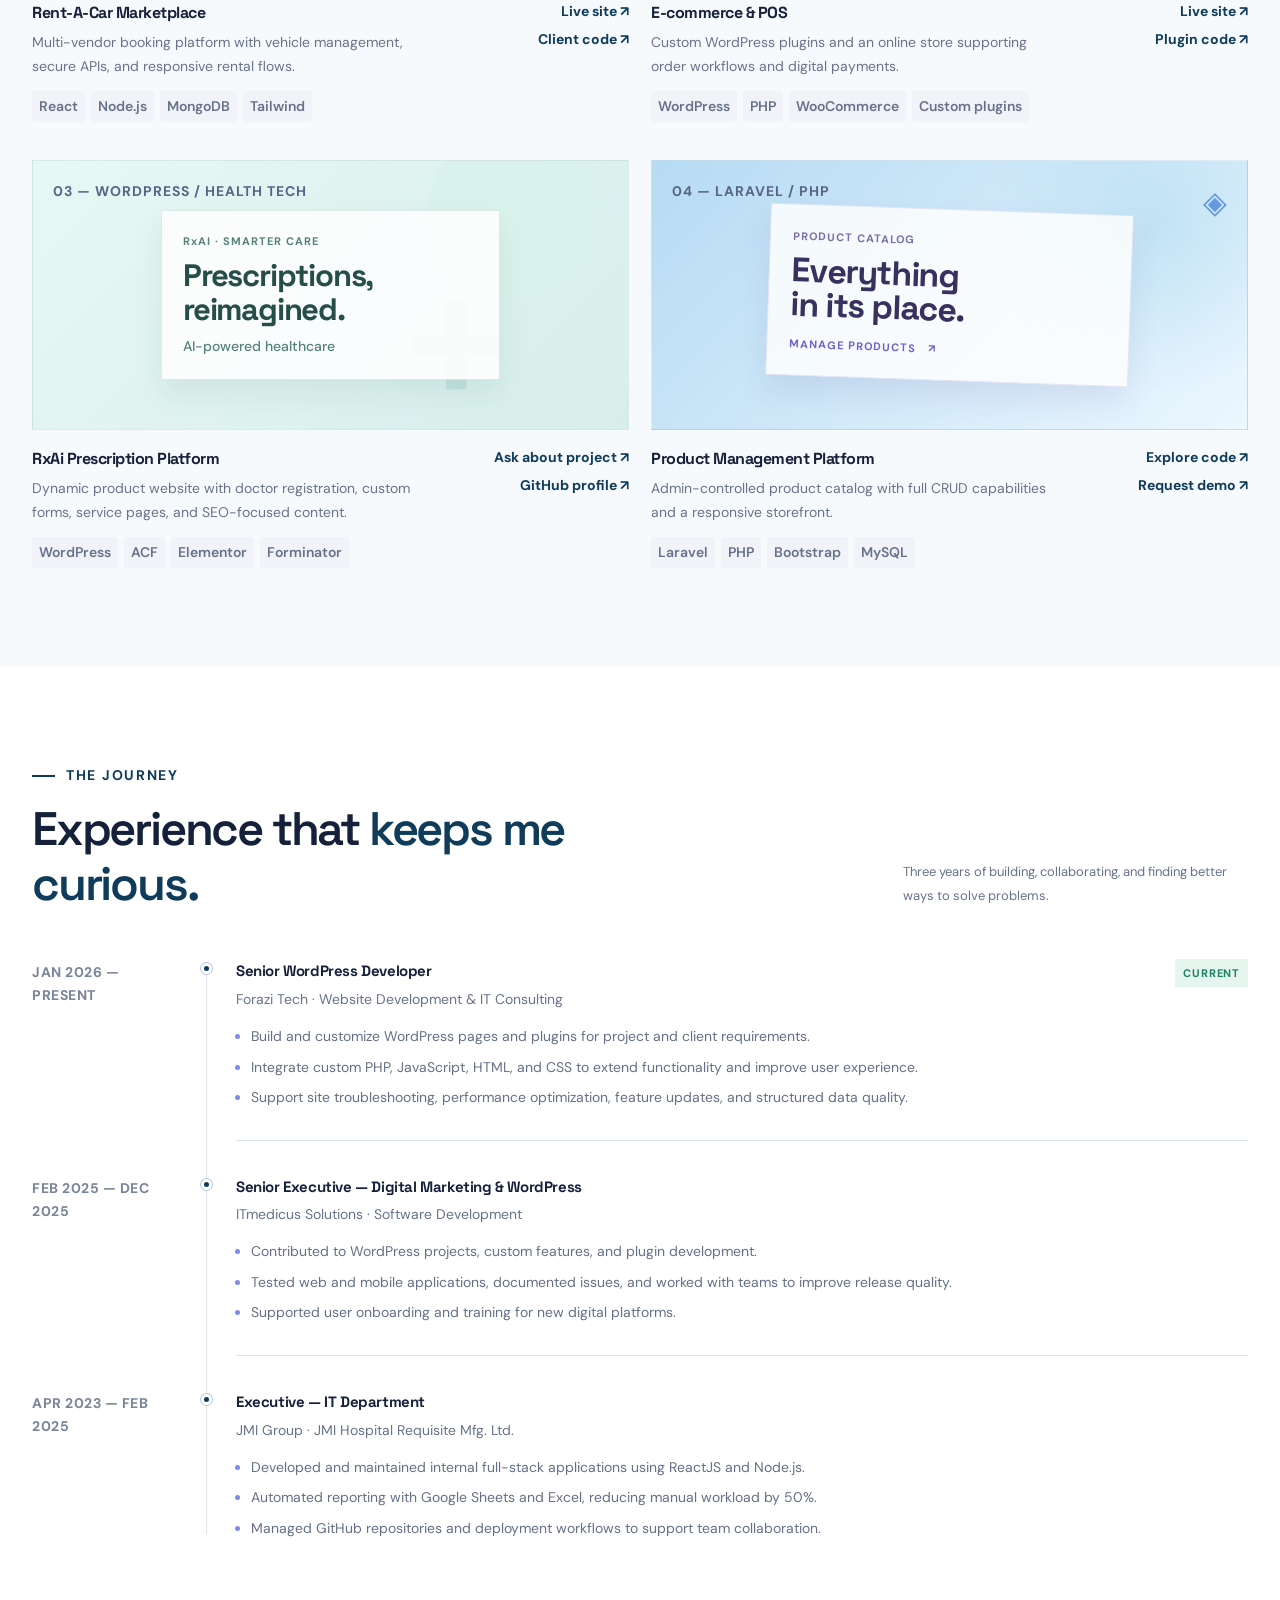
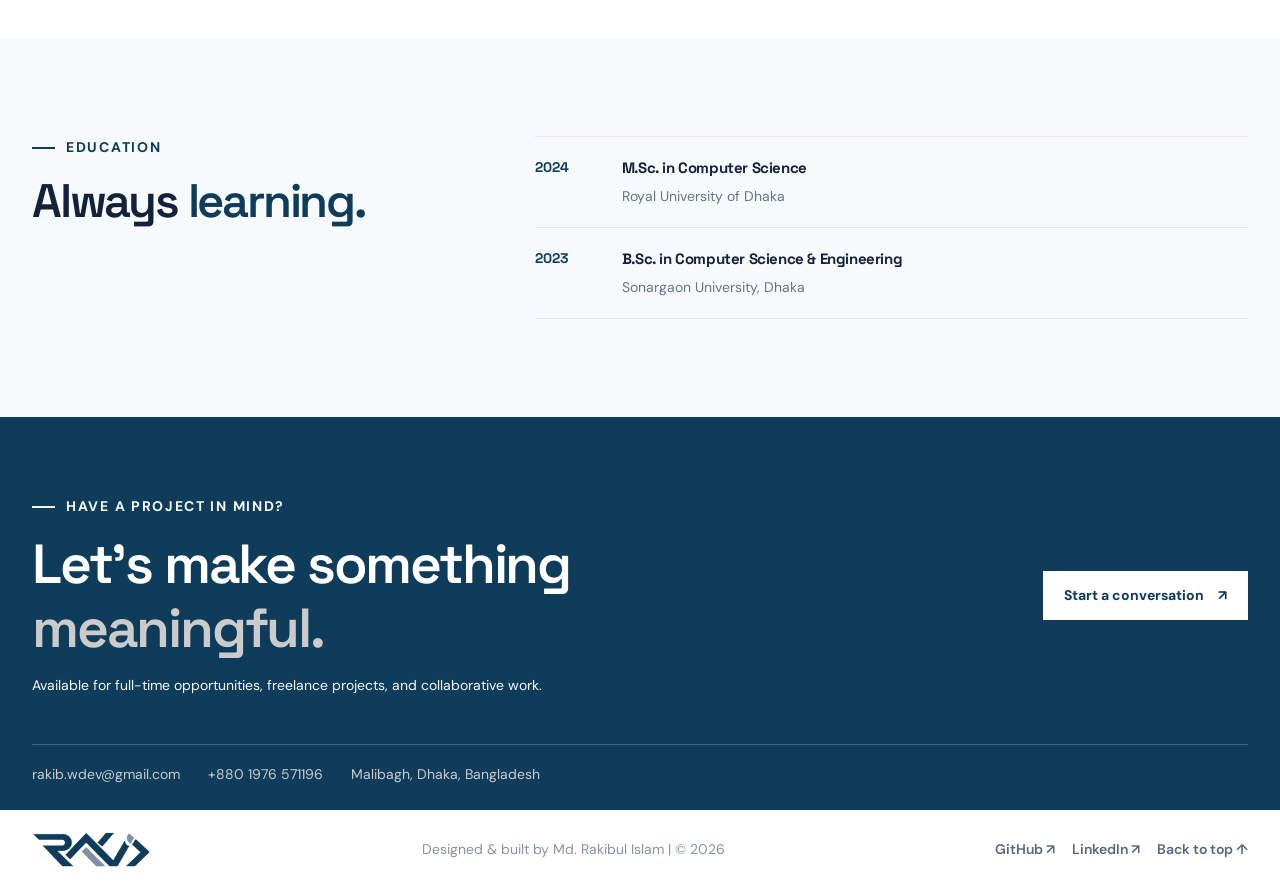
==== commit 25f63b8b: "added OG image" ====
--- a/index.html
+++ b/index.html
@@ -30,7 +30,7 @@
   />
   <meta
     property="og:image"
-    content="https://rakibwdev.vercel.app/images/Md.%20Rakibul%20Islam.png"
+    content="https://rakibwdev.vercel.app/images/OG-image.png"
   />
   <meta
     property="og:image:alt"
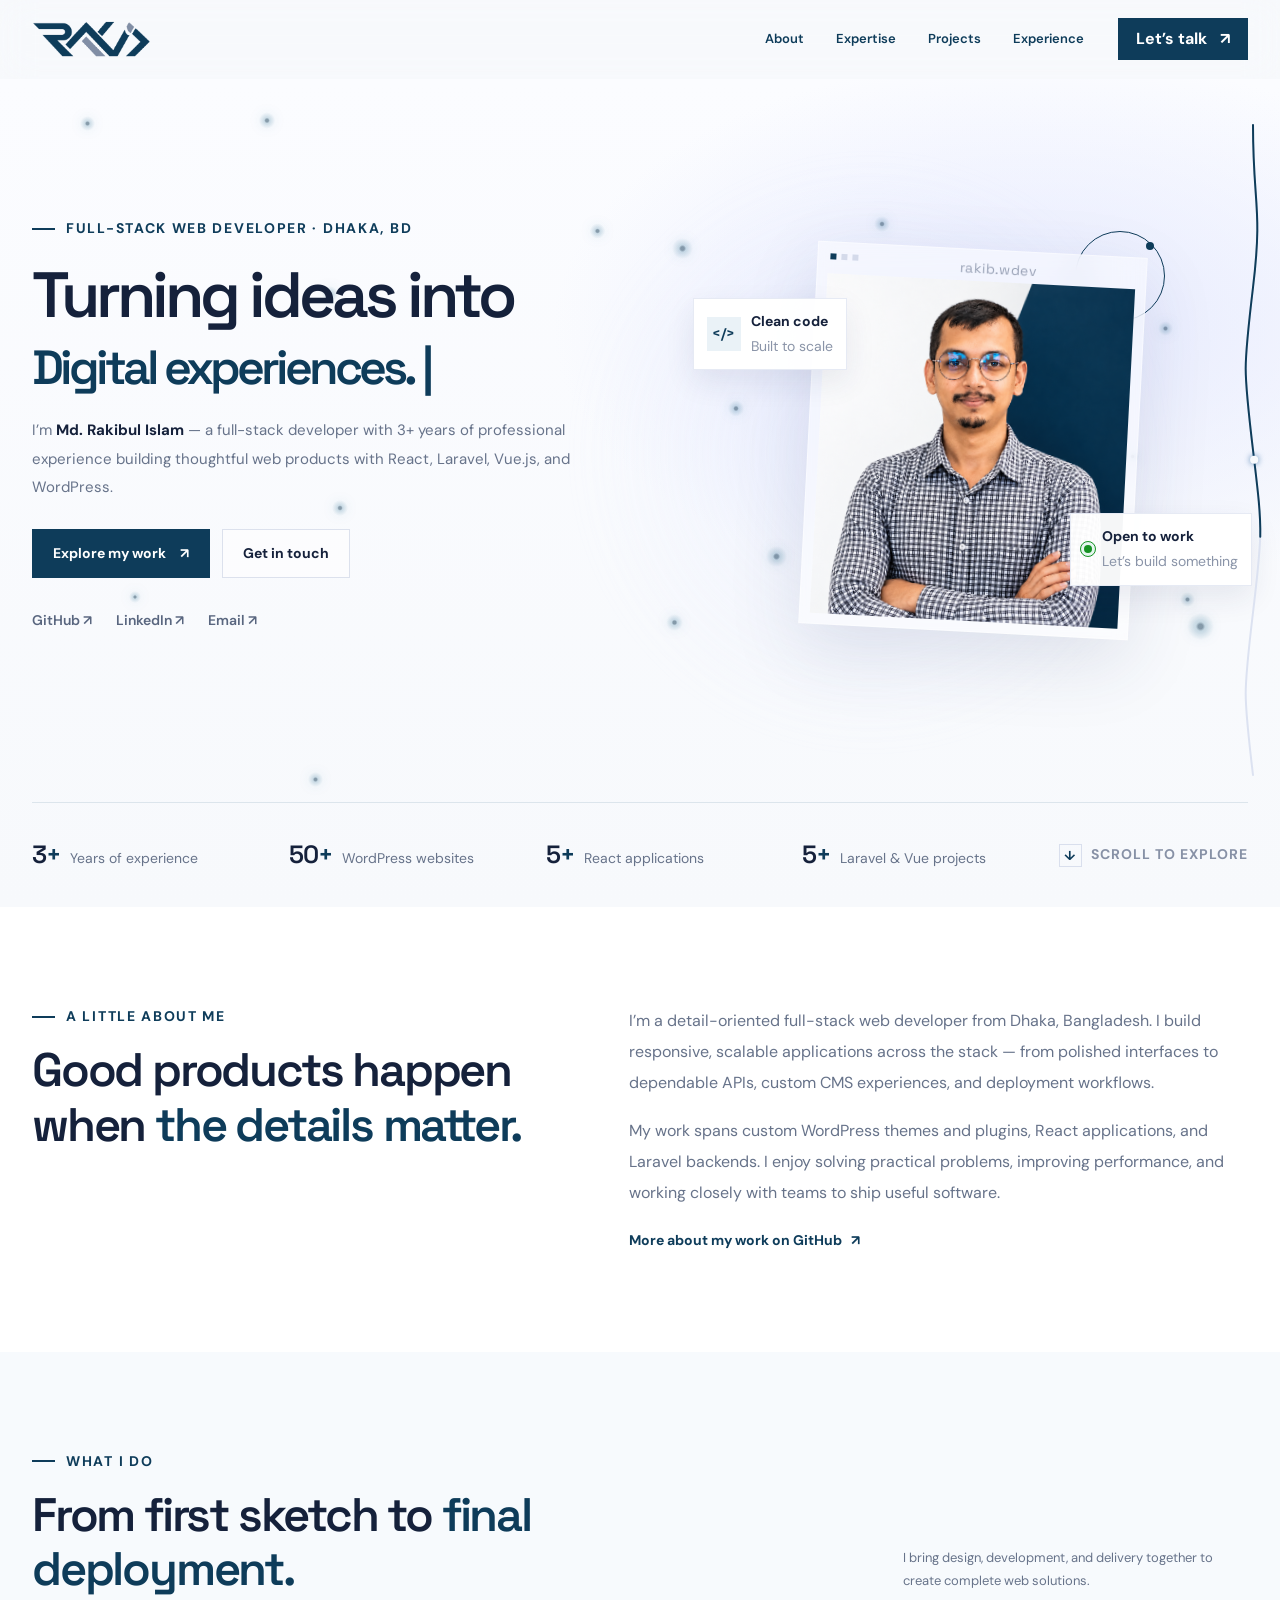
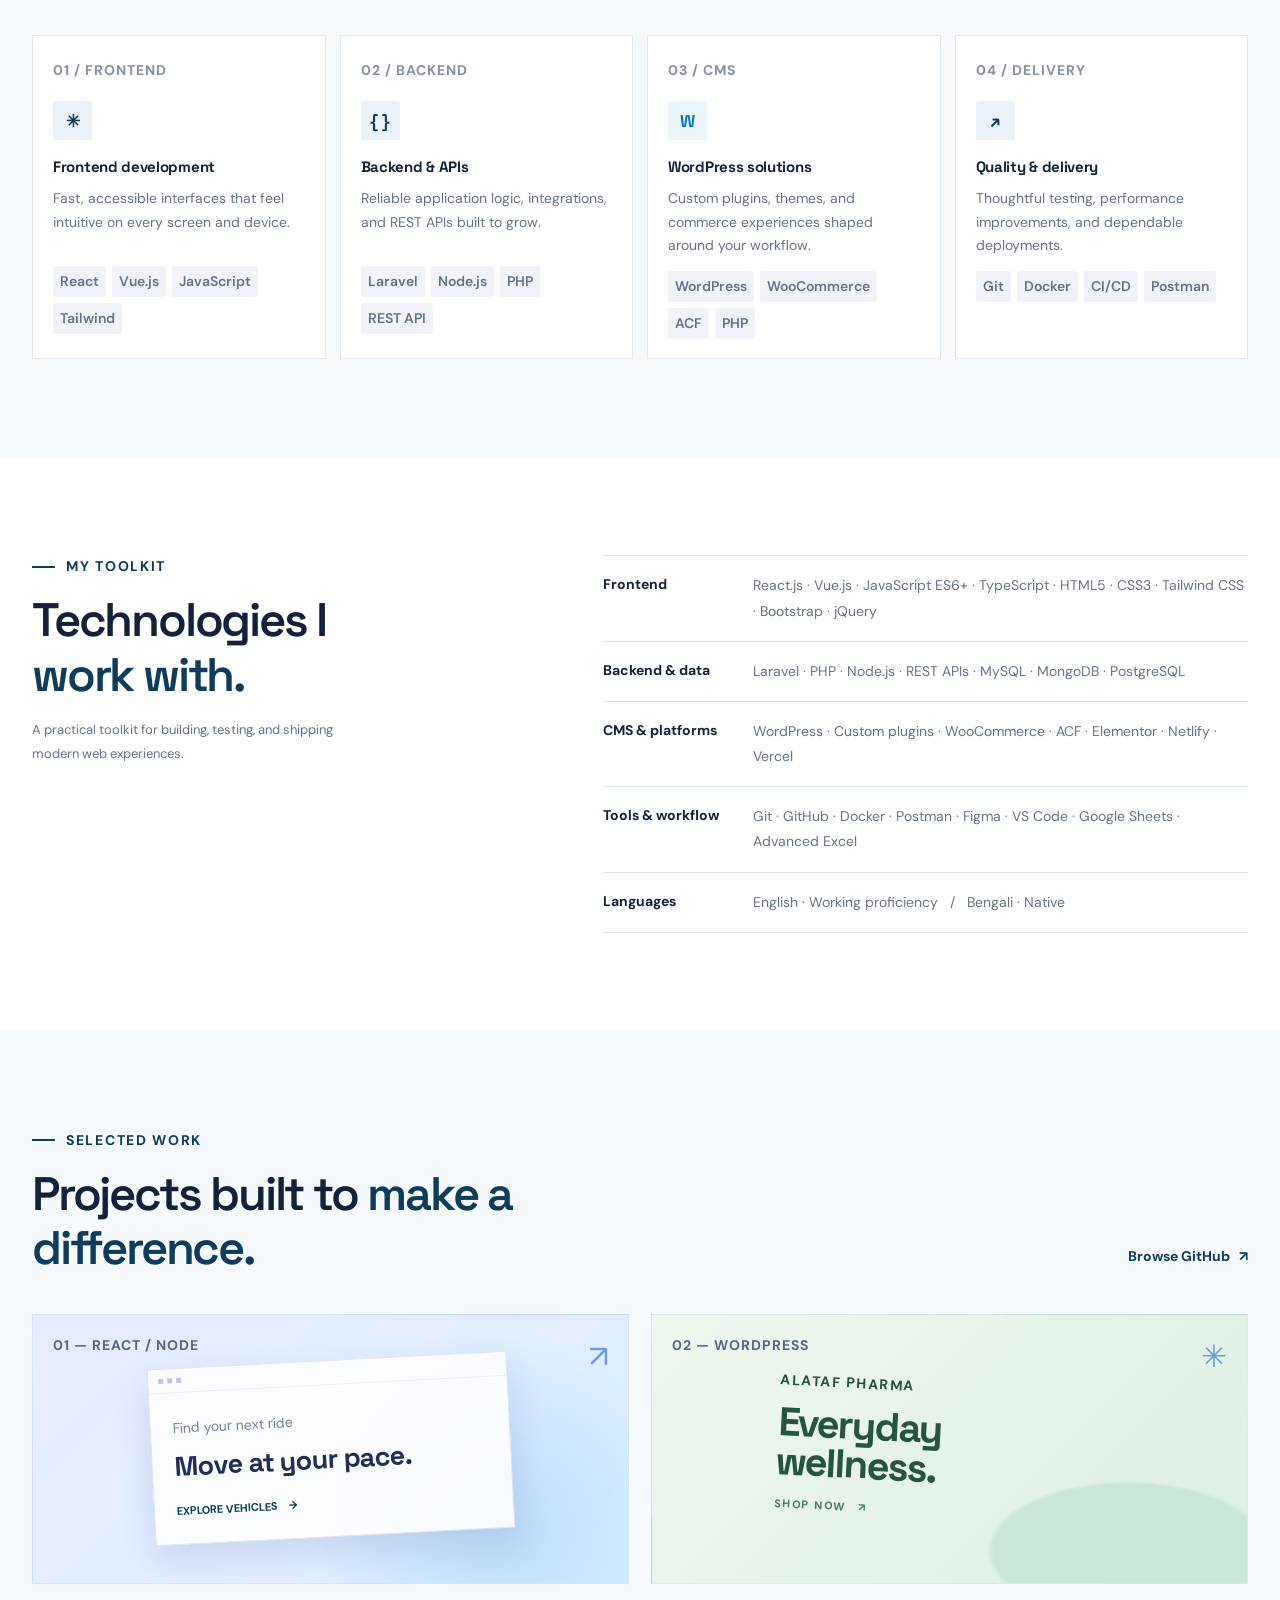
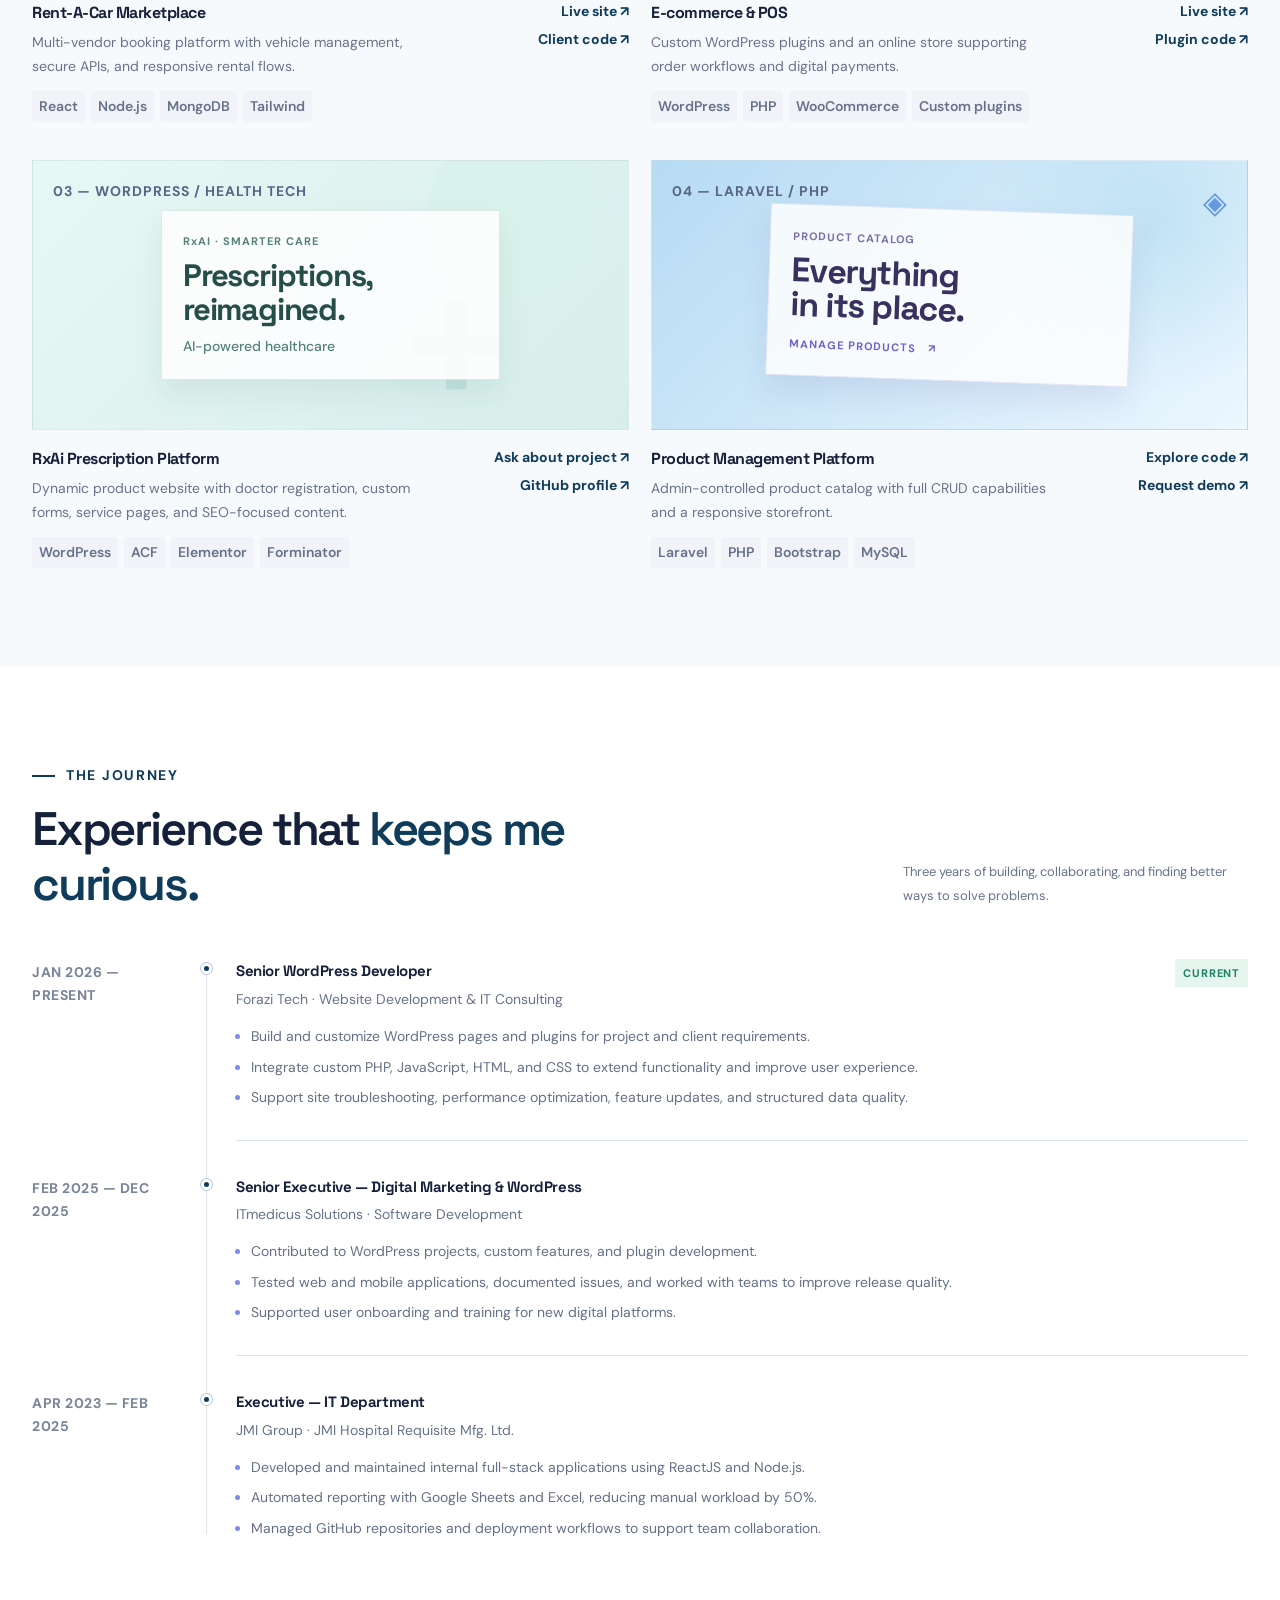
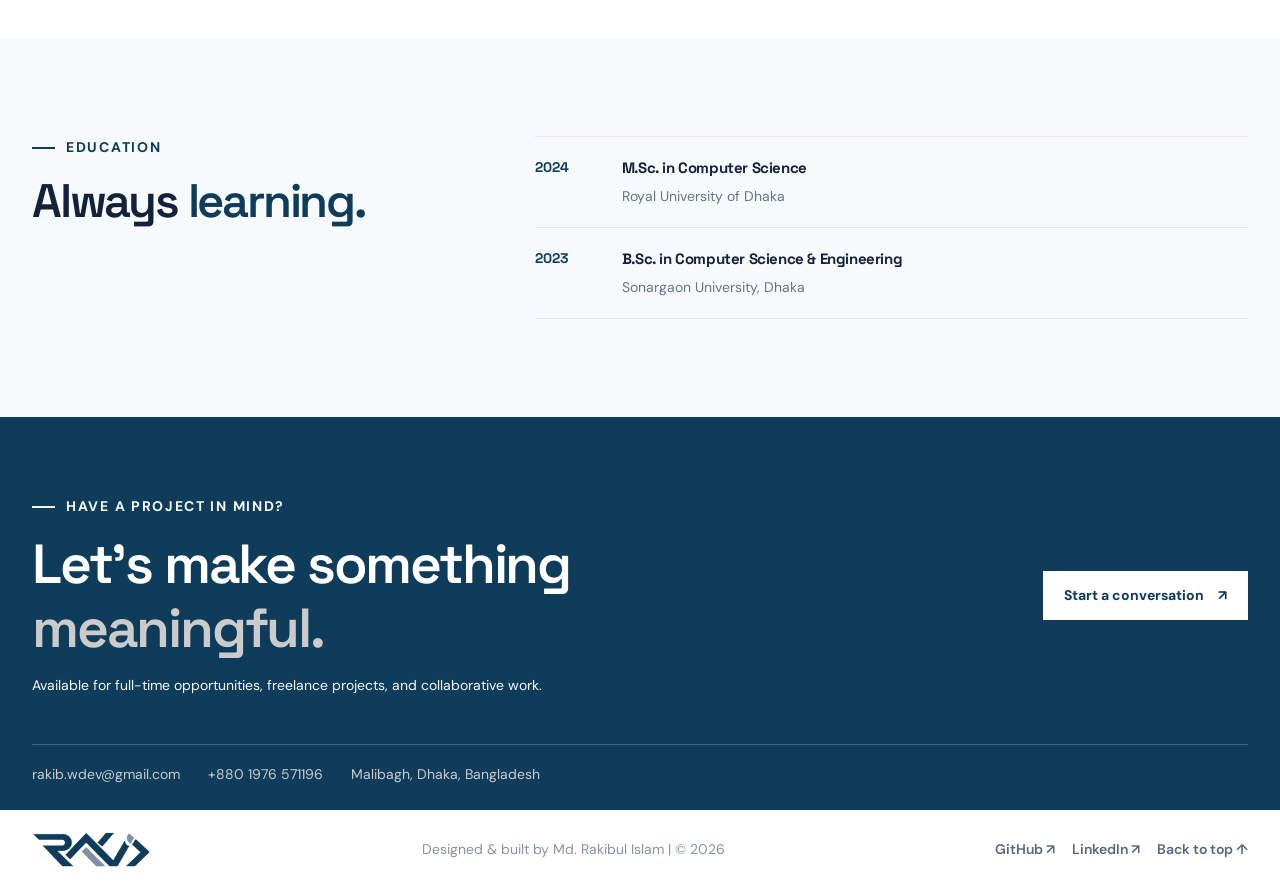
==== commit 5a370298: "update twiter og image" ====
--- a/index.html
+++ b/index.html
@@ -49,7 +49,7 @@
   />
   <meta
     name="twitter:image"
-    content="https://rakibwdev.vercel.app/images/Md.%20Rakibul%20Islam.png"
+    content="https://rakibwdev.vercel.app/images/OG-image.png"
   />
 
 
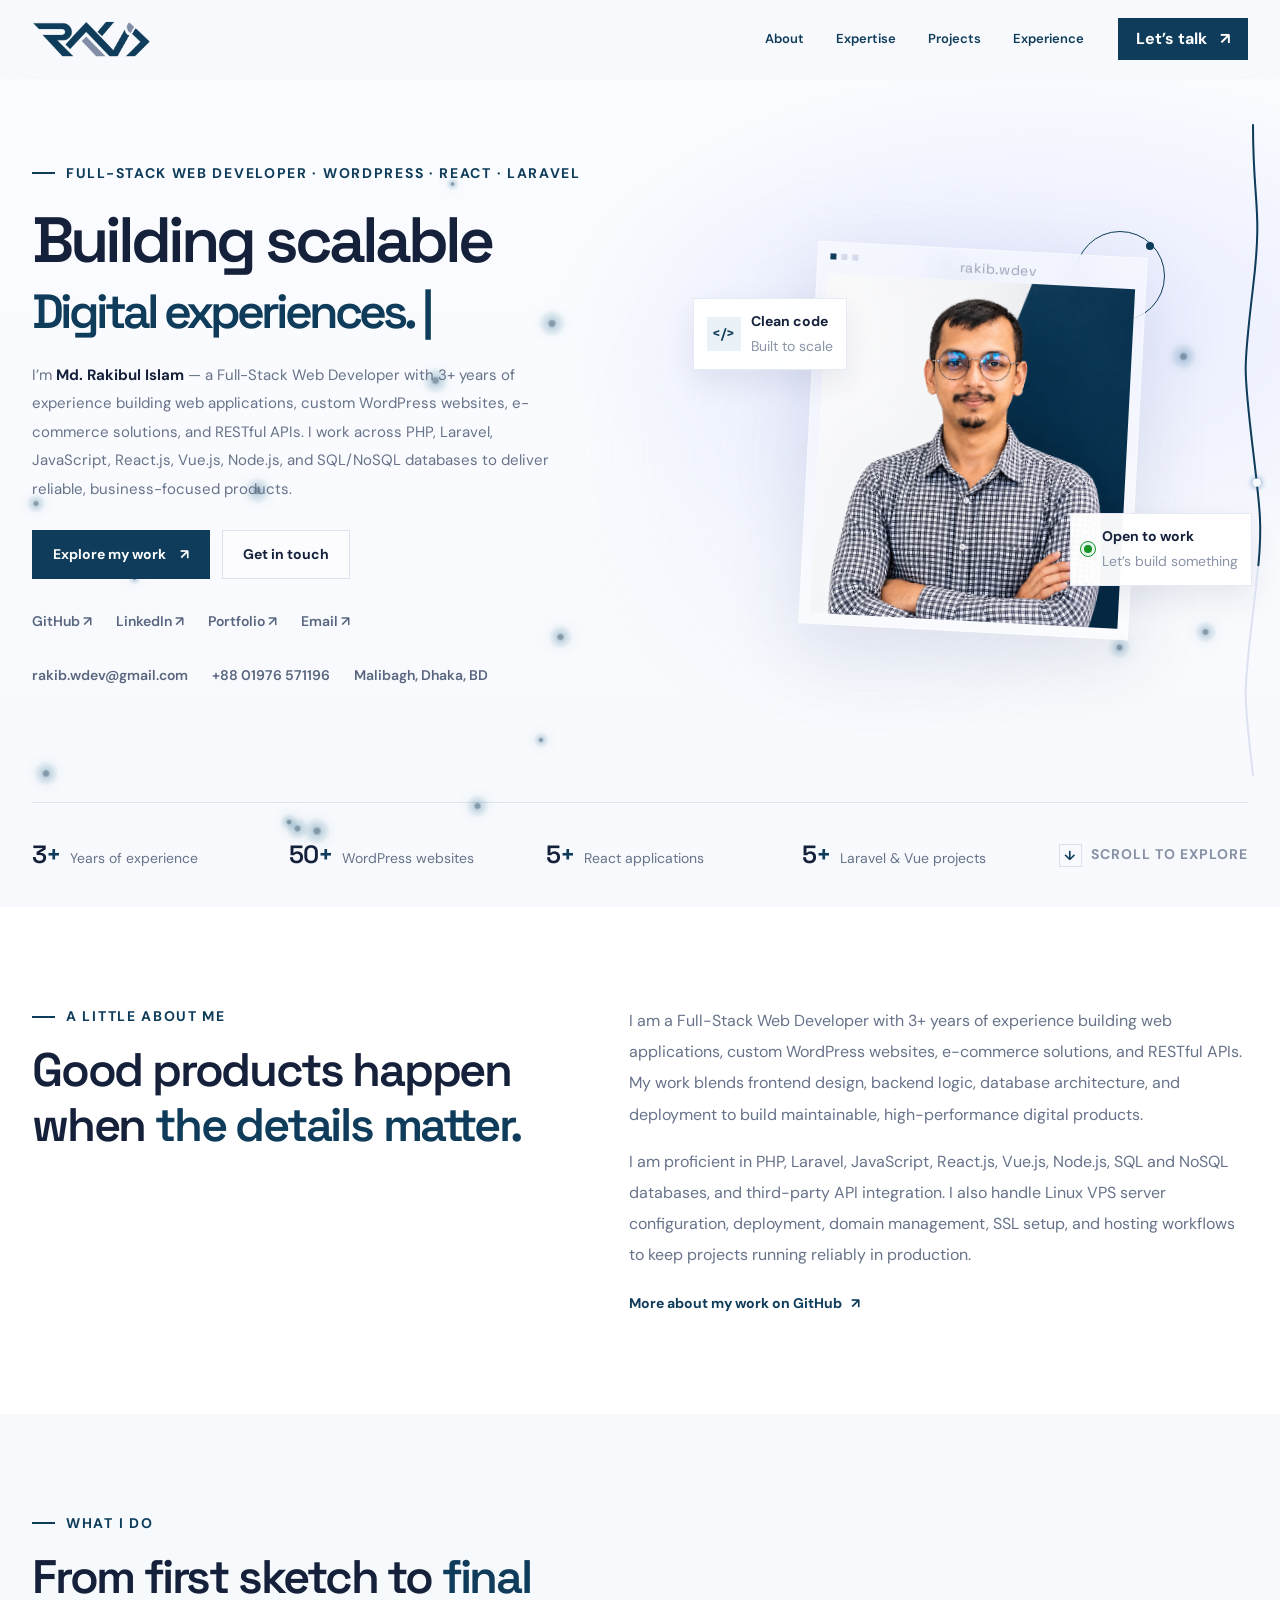
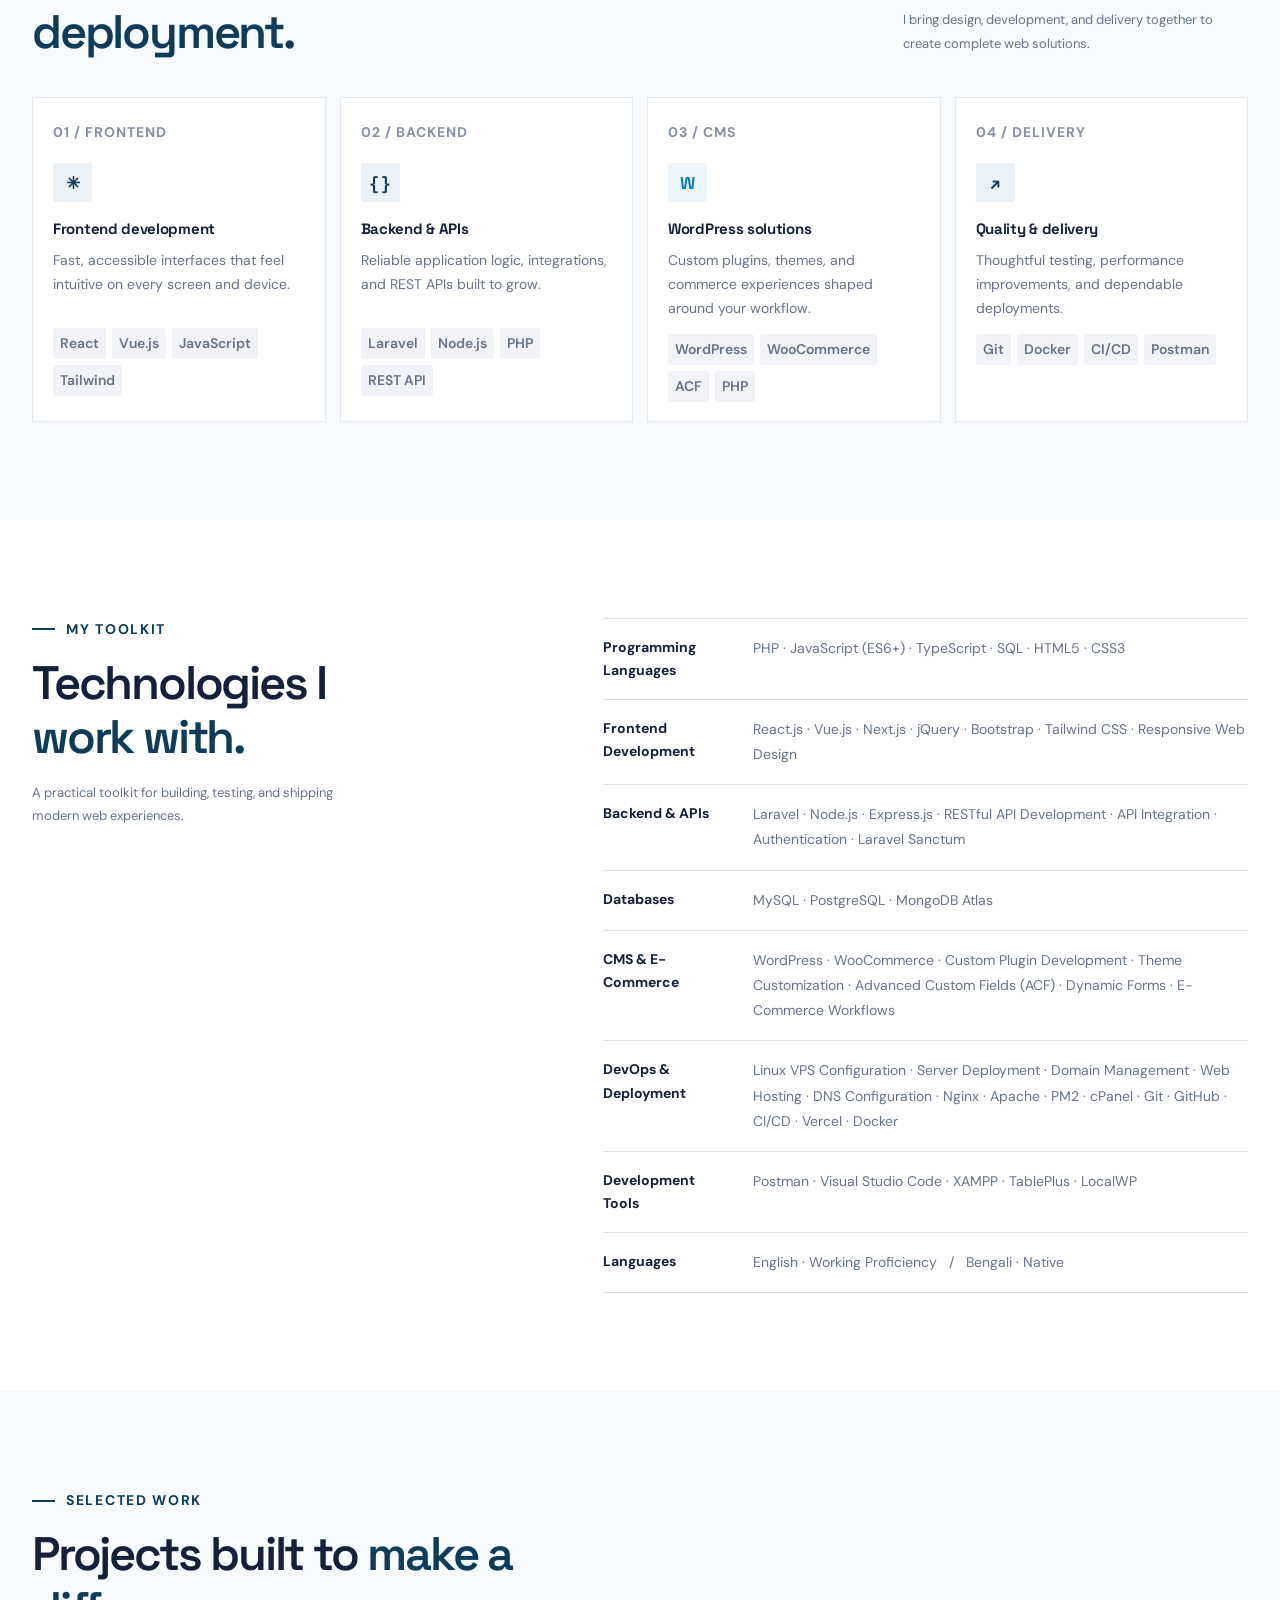
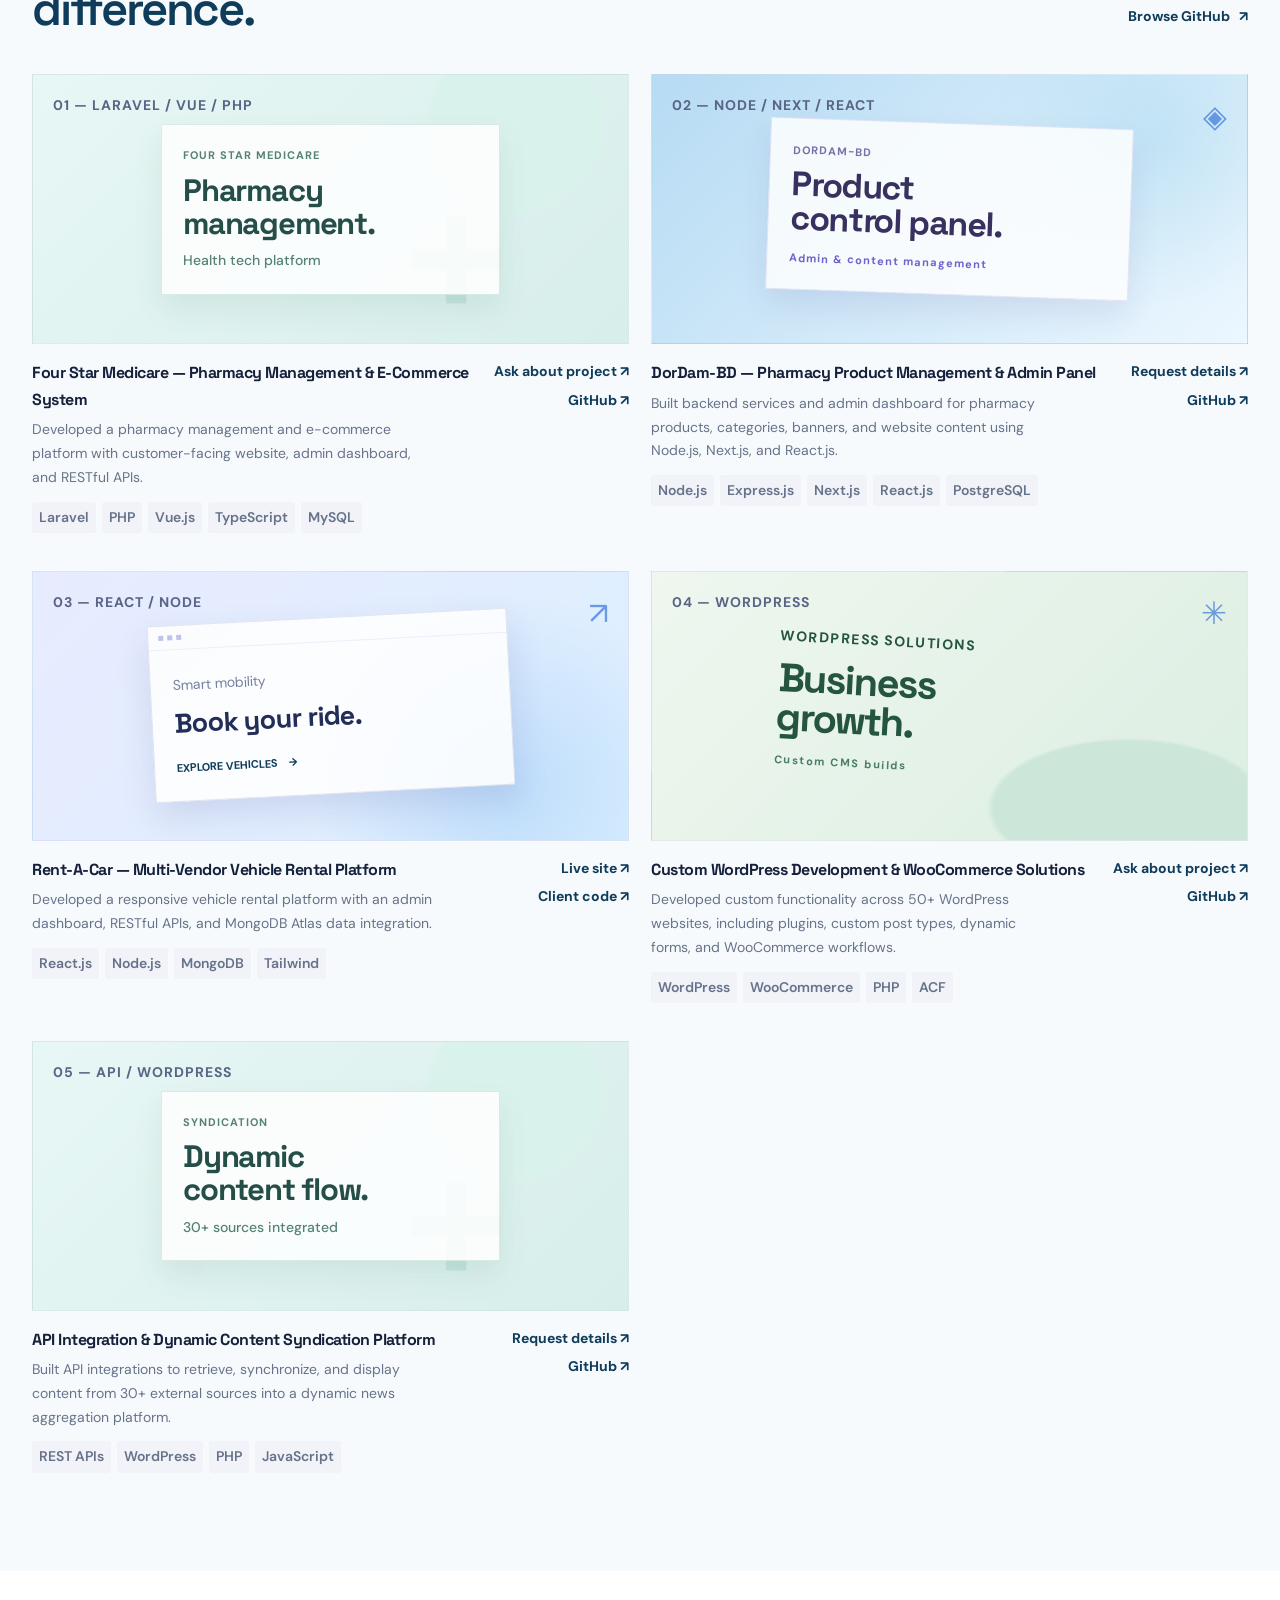
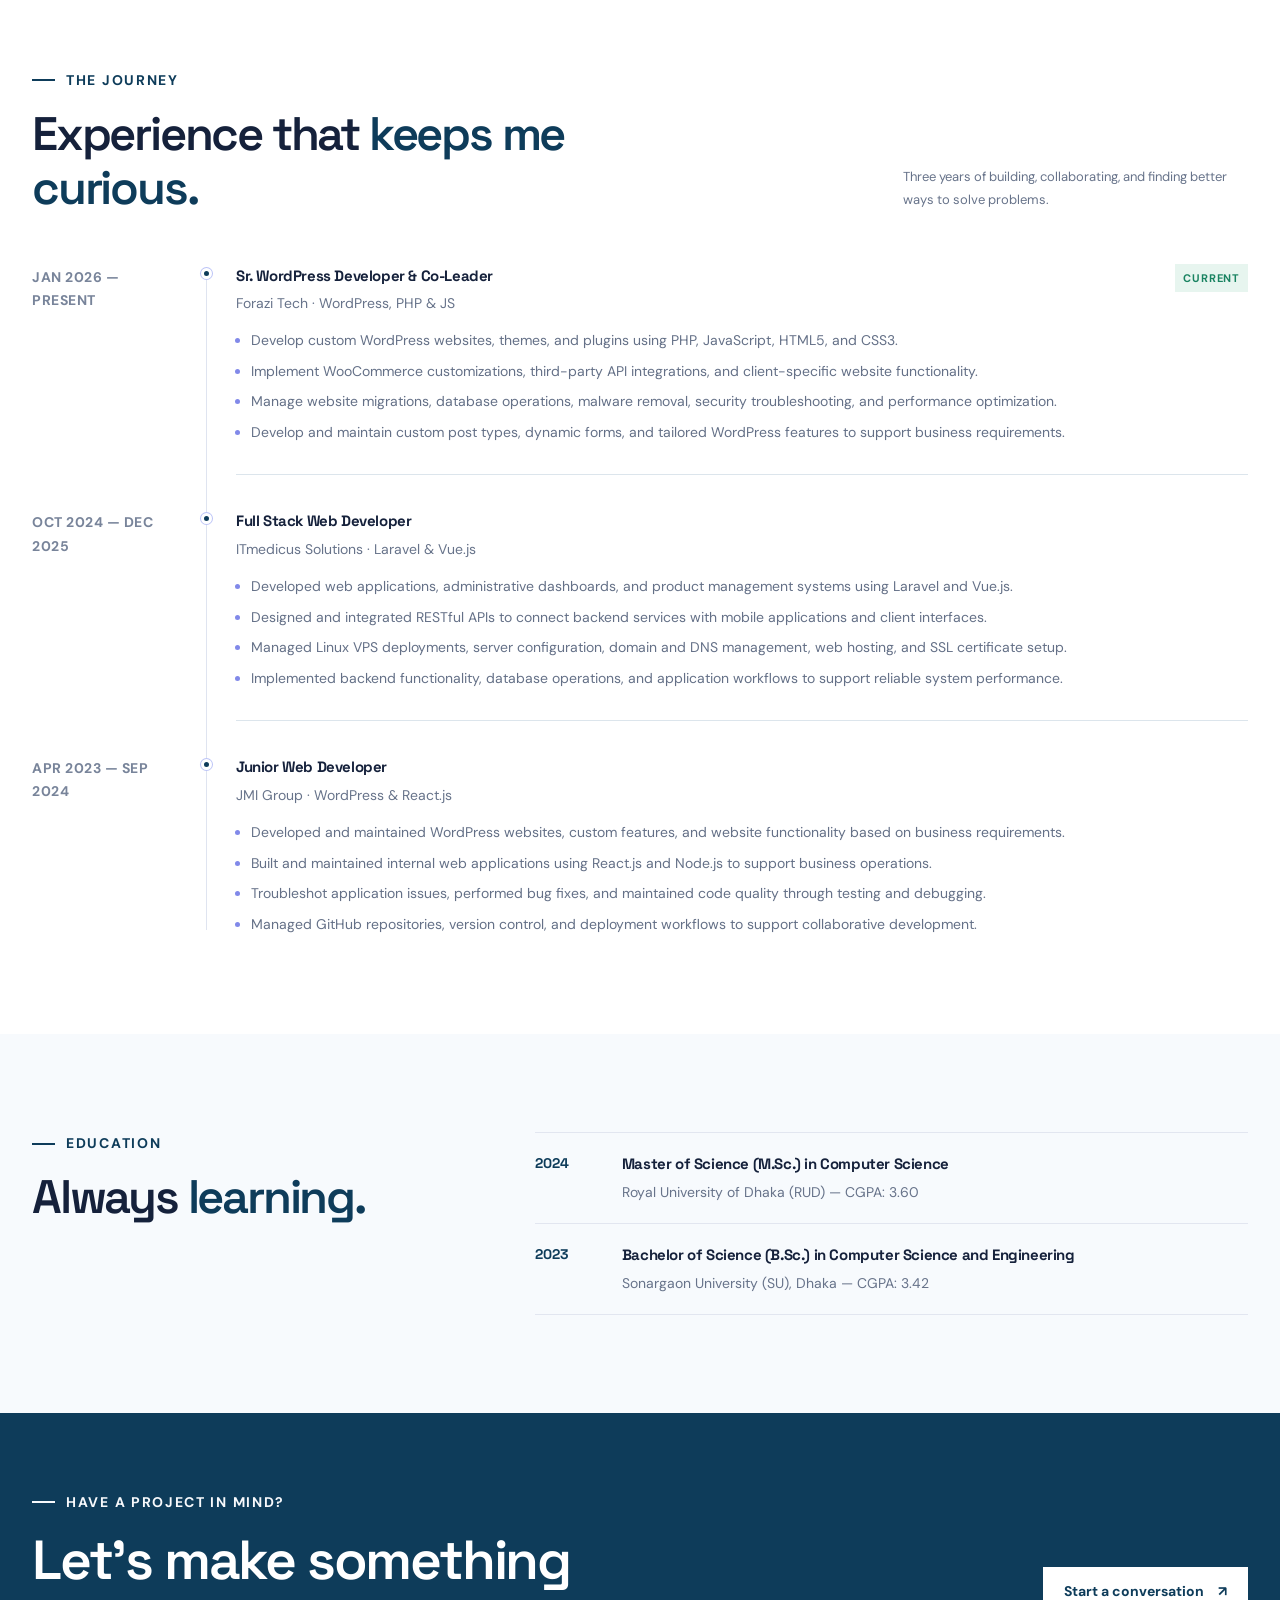
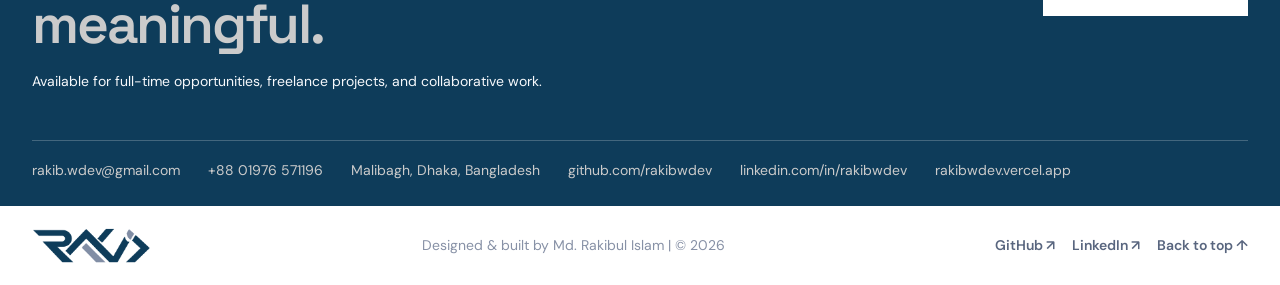
==== commit bc172edd: "content update" ====
--- a/index.html
+++ b/index.html
@@ -5,11 +5,11 @@
   <meta charset="UTF-8" />
   <meta name="viewport" content="width=device-width, initial-scale=1.0" />
 
-  <title>RakibWDev | Md. Rakibul Islam - Full-Stack Developer</title>
+<title>Md. Rakibul Islam | Full-Stack Web Developer | WordPress | React | Laravel</title>
 
   <meta
     name="description"
-    content="Md. Rakibul Islam (RakibWDev) is a full-stack web developer in Dhaka, Bangladesh, specializing in WordPress, Laravel, React, and custom web applications."
+    content="Md. Rakibul Islam is a full-stack web developer in Dhaka, Bangladesh, specializing in WordPress, Laravel, React, REST APIs, and custom business web applications."
   />
 
 
@@ -155,12 +155,13 @@
         <div class="hero-fireflies" aria-hidden="true"></div>
         <div class="container hero-container">
           <div class="hero-content">
-            <p class="eyebrow"><span class="eyebrow-line"></span> FULL-STACK WEB DEVELOPER · DHAKA, BD</p>
-            <h1>Turning ideas into <br><span class="role-text" >digital experiences.</span></h1>
+            <p class="eyebrow"><span class="eyebrow-line"></span> FULL-STACK WEB DEVELOPER · WORDPRESS · REACT · LARAVEL</p>
+            <h1>Building scalable <br><span class="role-text" >digital experiences.</span></h1>
             <p class="hero-description">
-              I’m <strong>Md. Rakibul Islam</strong> — a full-stack developer with 3+ years of
-              professional experience building thoughtful web products with React, Laravel,
-              Vue.js, and WordPress.
+              I’m <strong>Md. Rakibul Islam</strong> — a Full-Stack Web Developer with 3+ years of
+              experience building web applications, custom WordPress websites, e-commerce solutions,
+              and RESTful APIs. I work across PHP, Laravel, JavaScript, React.js, Vue.js, Node.js,
+              and SQL/NoSQL databases to deliver reliable, business-focused products.
             </p>
             <div class="hero-actions">
               <a class="button button-primary" href="#projects">Explore my work <span aria-hidden="true">↗</span></a>
@@ -169,7 +170,13 @@
             <div class="hero-socials" aria-label="Social links">
               <a href="https://github.com/rakibwdev" target="_blank" rel="noreferrer">GitHub <span aria-hidden="true">↗</span></a>
               <a href="https://www.linkedin.com/in/rakibwdev" target="_blank" rel="noreferrer">LinkedIn <span aria-hidden="true">↗</span></a>
+              <a href="https://rakibwdev.vercel.app" target="_blank" rel="noreferrer">Portfolio <span aria-hidden="true">↗</span></a>
               <a href="mailto:rakib.wdev@gmail.com">Email <span aria-hidden="true">↗</span></a>
+            </div>
+            <div class="hero-socials" aria-label="Contact details">
+              <a href="mailto:rakib.wdev@gmail.com">rakib.wdev@gmail.com</a>
+              <a href="tel:+8801976571196">+88 01976 571196</a>
+              <a href="#contact">Malibagh, Dhaka, BD</a>
             </div>
           </div>
 
@@ -203,14 +210,16 @@
           </div>
           <div class="about-copy">
             <p>
-              I’m a detail-oriented full-stack web developer from Dhaka, Bangladesh. I build
-              responsive, scalable applications across the stack — from polished interfaces to
-              dependable APIs, custom CMS experiences, and deployment workflows.
+              I am a Full-Stack Web Developer with 3+ years of experience building web applications,
+              custom WordPress websites, e-commerce solutions, and RESTful APIs. My work blends
+              frontend design, backend logic, database architecture, and deployment to build
+              maintainable, high-performance digital products.
             </p>
             <p>
-              My work spans custom WordPress themes and plugins, React applications, and Laravel
-              backends. I enjoy solving practical problems, improving performance, and working
-              closely with teams to ship useful software.
+              I am proficient in PHP, Laravel, JavaScript, React.js, Vue.js, Node.js, SQL and NoSQL
+              databases, and third-party API integration. I also handle Linux VPS server configuration,
+              deployment, domain management, SSL setup, and hosting workflows to keep projects running
+              reliably in production.
             </p>
             <a class="text-link" href="https://github.com/rakibwdev" target="_blank" rel="noreferrer">More about my work on GitHub <span aria-hidden="true">↗</span></a>
           </div>
@@ -267,11 +276,14 @@
             <p class="skills-description">A practical toolkit for building, testing, and shipping modern web experiences.</p>
           </div>
           <div class="skills-list">
-            <div class="skill-group"><h3>Frontend</h3><p>React.js · Vue.js · JavaScript ES6+ · TypeScript · HTML5 · CSS3 · Tailwind CSS · Bootstrap · jQuery</p></div>
-            <div class="skill-group"><h3>Backend &amp; data</h3><p>Laravel · PHP · Node.js · REST APIs · MySQL · MongoDB · PostgreSQL</p></div>
-            <div class="skill-group"><h3>CMS &amp; platforms</h3><p>WordPress · Custom plugins · WooCommerce · ACF · Elementor · Netlify · Vercel</p></div>
-            <div class="skill-group"><h3>Tools &amp; workflow</h3><p>Git · GitHub · Docker · Postman · Figma · VS Code · Google Sheets · Advanced Excel</p></div>
-            <div class="skill-group"><h3>Languages</h3><p>English · Working proficiency &nbsp; / &nbsp; Bengali · Native</p></div>
+            <div class="skill-group"><h3>Programming Languages</h3><p>PHP · JavaScript (ES6+) · TypeScript · SQL · HTML5 · CSS3</p></div>
+            <div class="skill-group"><h3>Frontend Development</h3><p>React.js · Vue.js · Next.js · jQuery · Bootstrap · Tailwind CSS · Responsive Web Design</p></div>
+            <div class="skill-group"><h3>Backend &amp; APIs</h3><p>Laravel · Node.js · Express.js · RESTful API Development · API Integration · Authentication · Laravel Sanctum</p></div>
+            <div class="skill-group"><h3>Databases</h3><p>MySQL · PostgreSQL · MongoDB Atlas</p></div>
+            <div class="skill-group"><h3>CMS &amp; E-Commerce</h3><p>WordPress · WooCommerce · Custom Plugin Development · Theme Customization · Advanced Custom Fields (ACF) · Dynamic Forms · E-Commerce Workflows</p></div>
+            <div class="skill-group"><h3>DevOps &amp; Deployment</h3><p>Linux VPS Configuration · Server Deployment · Domain Management · Web Hosting · DNS Configuration · Nginx · Apache · PM2 · cPanel · Git · GitHub · CI/CD · Vercel · Docker</p></div>
+            <div class="skill-group"><h3>Development Tools</h3><p>Postman · Visual Studio Code · XAMPP · TablePlus · LocalWP</p></div>
+            <div class="skill-group"><h3>Languages</h3><p>English · Working Proficiency &nbsp; / &nbsp; Bengali · Native</p></div>
           </div>
         </div>
       </section>
@@ -287,24 +299,29 @@
           </div>
           <div class="project-grid">
             <article class="project-card">
-              <div class="project-art art-rental"><span class="project-counter">01 — REACT / NODE</span><span class="art-symbol">↗</span><div class="art-window"><div class="window-bar"><i></i><i></i><i></i></div><div class="window-content"><span>Find your next ride</span><b>Move at your pace.</b><em>EXPLORE VEHICLES　→</em></div></div></div>
-              <div class="project-info"><div><h3>Rent-A-Car Marketplace</h3><p>Multi-vendor booking platform with vehicle management, secure APIs, and responsive rental flows.</p></div><div class="project-links"><a href="https://enjoy-trip.web.app" target="_blank" rel="noreferrer">Live site ↗</a><a href="https://github.com/rakibwdev/enjoy-trip-client" target="_blank" rel="noreferrer">Client code ↗</a></div></div>
-              <div class="project-tags"><span>React</span><span>Node.js</span><span>MongoDB</span><span>Tailwind</span></div>
+              <div class="project-art art-health"><span class="project-counter">01 — LARAVEL / VUE / PHP</span><span class="health-cross">+</span><div class="health-card"><small>FOUR STAR MEDICARE</small><b>Pharmacy<br />management.</b><span>Health tech platform</span></div></div>
+              <div class="project-info"><div><h3>Four Star Medicare — Pharmacy Management &amp; E-Commerce System</h3><p>Developed a pharmacy management and e-commerce platform with customer-facing website, admin dashboard, and RESTful APIs.</p></div><div class="project-links"><a href="mailto:rakib.wdev@gmail.com?subject=Four%20Star%20Medicare">Ask about project ↗</a><a href="https://github.com/rakibwdev" target="_blank" rel="noreferrer">GitHub ↗</a></div></div>
+              <div class="project-tags"><span>Laravel</span><span>PHP</span><span>Vue.js</span><span>TypeScript</span><span>MySQL</span></div>
             </article>
             <article class="project-card">
-              <div class="project-art art-commerce"><span class="project-counter">02 — WORDPRESS</span><span class="art-symbol">✳</span><div class="commerce-copy"><small>ALATAF PHARMA</small><b>Everyday<br />wellness.</b><span>SHOP NOW　↗</span></div></div>
-              <div class="project-info"><div><h3>E-commerce &amp; POS</h3><p>Custom WordPress plugins and an online store supporting order workflows and digital payments.</p></div><div class="project-links"><a href="https://alatafpharma.com" target="_blank" rel="noreferrer">Live site ↗</a><a href="https://github.com/rakibwdev/Custom-Plugin-Alataf-Pharma" target="_blank" rel="noreferrer">Plugin code ↗</a></div></div>
-              <div class="project-tags"><span>WordPress</span><span>PHP</span><span>WooCommerce</span><span>Custom plugins</span></div>
+              <div class="project-art art-product"><span class="project-counter">02 — NODE / NEXT / REACT</span><span class="art-symbol">◈</span><div class="product-card-ui"><small>DORDAM-BD</small><b>Product<br />control panel.</b><span>Admin &amp; content management</span></div></div>
+              <div class="project-info"><div><h3>DorDam-BD — Pharmacy Product Management &amp; Admin Panel</h3><p>Built backend services and admin dashboard for pharmacy products, categories, banners, and website content using Node.js, Next.js, and React.js.</p></div><div class="project-links"><a href="mailto:rakib.wdev@gmail.com?subject=DorDam-BD">Request details ↗</a><a href="https://github.com/rakibwdev" target="_blank" rel="noreferrer">GitHub ↗</a></div></div>
+              <div class="project-tags"><span>Node.js</span><span>Express.js</span><span>Next.js</span><span>React.js</span><span>PostgreSQL</span></div>
             </article>
             <article class="project-card">
-              <div class="project-art art-health"><span class="project-counter">03 — WORDPRESS / HEALTH TECH</span><span class="health-cross">+</span><div class="health-card"><small>RxAI · SMARTER CARE</small><b>Prescriptions,<br />reimagined.</b><span>AI-powered healthcare</span></div></div>
-              <div class="project-info"><div><h3>RxAi Prescription Platform</h3><p>Dynamic product website with doctor registration, custom forms, service pages, and SEO-focused content.</p></div><div class="project-links"><a href="mailto:rakib.wdev@gmail.com?subject=RxAi%20project">Ask about project ↗</a><a href="https://github.com/rakibwdev" target="_blank" rel="noreferrer">GitHub profile ↗</a></div></div>
-              <div class="project-tags"><span>WordPress</span><span>ACF</span><span>Elementor</span><span>Forminator</span></div>
+              <div class="project-art art-rental"><span class="project-counter">03 — REACT / NODE</span><span class="art-symbol">↗</span><div class="art-window"><div class="window-bar"><i></i><i></i><i></i></div><div class="window-content"><span>Smart mobility</span><b>Book your ride.</b><em>EXPLORE VEHICLES　→</em></div></div></div>
+              <div class="project-info"><div><h3>Rent-A-Car — Multi-Vendor Vehicle Rental Platform</h3><p>Developed a responsive vehicle rental platform with an admin dashboard, RESTful APIs, and MongoDB Atlas data integration.</p></div><div class="project-links"><a href="https://enjoy-trip.web.app" target="_blank" rel="noreferrer">Live site ↗</a><a href="https://github.com/rakibwdev/enjoy-trip-client" target="_blank" rel="noreferrer">Client code ↗</a></div></div>
+              <div class="project-tags"><span>React.js</span><span>Node.js</span><span>MongoDB</span><span>Tailwind</span></div>
             </article>
             <article class="project-card">
-              <div class="project-art art-product"><span class="project-counter">04 — LARAVEL / PHP</span><span class="art-symbol">◈</span><div class="product-card-ui"><small>PRODUCT CATALOG</small><b>Everything<br />in its place.</b><span>MANAGE PRODUCTS　↗</span></div></div>
-              <div class="project-info"><div><h3>Product Management Platform</h3><p>Admin-controlled product catalog with full CRUD capabilities and a responsive storefront.</p></div><div class="project-links"><a href="https://github.com/rakibwdev" target="_blank" rel="noreferrer">Explore code ↗</a><a href="mailto:rakib.wdev@gmail.com?subject=Product%20platform">Request demo ↗</a></div></div>
-              <div class="project-tags"><span>Laravel</span><span>PHP</span><span>Bootstrap</span><span>MySQL</span></div>
+              <div class="project-art art-commerce"><span class="project-counter">04 — WORDPRESS</span><span class="art-symbol">✳</span><div class="commerce-copy"><small>WORDPRESS SOLUTIONS</small><b>Business<br />growth.</b><span>Custom CMS builds</span></div></div>
+              <div class="project-info"><div><h3>Custom WordPress Development &amp; WooCommerce Solutions</h3><p>Developed custom functionality across 50+ WordPress websites, including plugins, custom post types, dynamic forms, and WooCommerce workflows.</p></div><div class="project-links"><a href="mailto:rakib.wdev@gmail.com?subject=WordPress%20project">Ask about project ↗</a><a href="https://github.com/rakibwdev" target="_blank" rel="noreferrer">GitHub ↗</a></div></div>
+              <div class="project-tags"><span>WordPress</span><span>WooCommerce</span><span>PHP</span><span>ACF</span></div>
+            </article>
+            <article class="project-card">
+              <div class="project-art art-health"><span class="project-counter">05 — API / WORDPRESS</span><span class="health-cross">+</span><div class="health-card"><small>SYNDICATION</small><b>Dynamic<br />content flow.</b><span>30+ sources integrated</span></div></div>
+              <div class="project-info"><div><h3>API Integration &amp; Dynamic Content Syndication Platform</h3><p>Built API integrations to retrieve, synchronize, and display content from 30+ external sources into a dynamic news aggregation platform.</p></div><div class="project-links"><a href="mailto:rakib.wdev@gmail.com?subject=API%20syndication">Request details ↗</a><a href="https://github.com/rakibwdev" target="_blank" rel="noreferrer">GitHub ↗</a></div></div>
+              <div class="project-tags"><span>REST APIs</span><span>WordPress</span><span>PHP</span><span>JavaScript</span></div>
             </article>
           </div>
         </div>
@@ -323,17 +340,17 @@
             <article class="timeline-item">
               <span class="timeline-dot"></span>
               <div class="timeline-date">JAN 2026 — PRESENT</div>
-              <div class="timeline-content"><div class="timeline-title"><div><h3>Senior WordPress Developer</h3><p>Forazi Tech · Website Development &amp; IT Consulting</p></div><span class="current-badge">CURRENT</span></div><ul><li>Build and customize WordPress pages and plugins for project and client requirements.</li><li>Integrate custom PHP, JavaScript, HTML, and CSS to extend functionality and improve user experience.</li><li>Support site troubleshooting, performance optimization, feature updates, and structured data quality.</li></ul></div>
+              <div class="timeline-content"><div class="timeline-title"><div><h3>Sr. WordPress Developer &amp; Co-Leader</h3><p>Forazi Tech · WordPress, PHP &amp; JS</p></div><span class="current-badge">CURRENT</span></div><ul><li>Develop custom WordPress websites, themes, and plugins using PHP, JavaScript, HTML5, and CSS3.</li><li>Implement WooCommerce customizations, third-party API integrations, and client-specific website functionality.</li><li>Manage website migrations, database operations, malware removal, security troubleshooting, and performance optimization.</li><li>Develop and maintain custom post types, dynamic forms, and tailored WordPress features to support business requirements.</li></ul></div>
             </article>
             <article class="timeline-item">
               <span class="timeline-dot"></span>
-              <div class="timeline-date">FEB 2025 — DEC 2025</div>
-              <div class="timeline-content"><div class="timeline-title"><div><h3>Senior Executive — Digital Marketing &amp; WordPress</h3><p>ITmedicus Solutions · Software Development</p></div></div><ul><li>Contributed to WordPress projects, custom features, and plugin development.</li><li>Tested web and mobile applications, documented issues, and worked with teams to improve release quality.</li><li>Supported user onboarding and training for new digital platforms.</li></ul></div>
+              <div class="timeline-date">OCT 2024 — DEC 2025</div>
+              <div class="timeline-content"><div class="timeline-title"><div><h3>Full Stack Web Developer</h3><p>ITmedicus Solutions · Laravel &amp; Vue.js</p></div></div><ul><li>Developed web applications, administrative dashboards, and product management systems using Laravel and Vue.js.</li><li>Designed and integrated RESTful APIs to connect backend services with mobile applications and client interfaces.</li><li>Managed Linux VPS deployments, server configuration, domain and DNS management, web hosting, and SSL certificate setup.</li><li>Implemented backend functionality, database operations, and application workflows to support reliable system performance.</li></ul></div>
             </article>
             <article class="timeline-item">
               <span class="timeline-dot"></span>
-              <div class="timeline-date">APR 2023 — FEB 2025</div>
-              <div class="timeline-content"><div class="timeline-title"><div><h3>Executive — IT Department</h3><p>JMI Group · JMI Hospital Requisite Mfg. Ltd.</p></div></div><ul><li>Developed and maintained internal full-stack applications using ReactJS and Node.js.</li><li>Automated reporting with Google Sheets and Excel, reducing manual workload by 50%.</li><li>Managed GitHub repositories and deployment workflows to support team collaboration.</li></ul></div>
+              <div class="timeline-date">APR 2023 — SEP 2024</div>
+              <div class="timeline-content"><div class="timeline-title"><div><h3>Junior Web Developer</h3><p>JMI Group · WordPress &amp; React.js</p></div></div><ul><li>Developed and maintained WordPress websites, custom features, and website functionality based on business requirements.</li><li>Built and maintained internal web applications using React.js and Node.js to support business operations.</li><li>Troubleshot application issues, performed bug fixes, and maintained code quality through testing and debugging.</li><li>Managed GitHub repositories, version control, and deployment workflows to support collaborative development.</li></ul></div>
             </article>
           </div>
         </div>
@@ -346,8 +363,8 @@
             <h2>Always <span>learning.</span></h2>
           </div>
           <div class="education-list">
-            <article><span>2024</span><div><h3>M.Sc. in Computer Science</h3><p>Royal University of Dhaka</p></div></article>
-            <article><span>2023</span><div><h3>B.Sc. in Computer Science &amp; Engineering</h3><p>Sonargaon University, Dhaka</p></div></article>
+            <article><span>2024</span><div><h3>Master of Science (M.Sc.) in Computer Science</h3><p>Royal University of Dhaka (RUD) — CGPA: 3.60</p></div></article>
+            <article><span>2023</span><div><h3>Bachelor of Science (B.Sc.) in Computer Science and Engineering</h3><p>Sonargaon University (SU), Dhaka — CGPA: 3.42</p></div></article>
           </div>
         </div>
       </section>
@@ -363,8 +380,11 @@
         </div>
         <div class="container contact-details">
           <a href="mailto:rakib.wdev@gmail.com">rakib.wdev@gmail.com</a>
-          <a href="tel:+8801976571196">+880 1976 571196</a>
+          <a href="tel:+8801976571196">+88 01976 571196</a>
           <span>Malibagh, Dhaka, Bangladesh</span>
+          <a href="https://github.com/rakibwdev" target="_blank" rel="noreferrer">github.com/rakibwdev</a>
+          <a href="https://www.linkedin.com/in/rakibwdev" target="_blank" rel="noreferrer">linkedin.com/in/rakibwdev</a>
+          <a href="https://rakibwdev.vercel.app" target="_blank" rel="noreferrer">rakibwdev.vercel.app</a>
         </div>
       </section>
     </main>
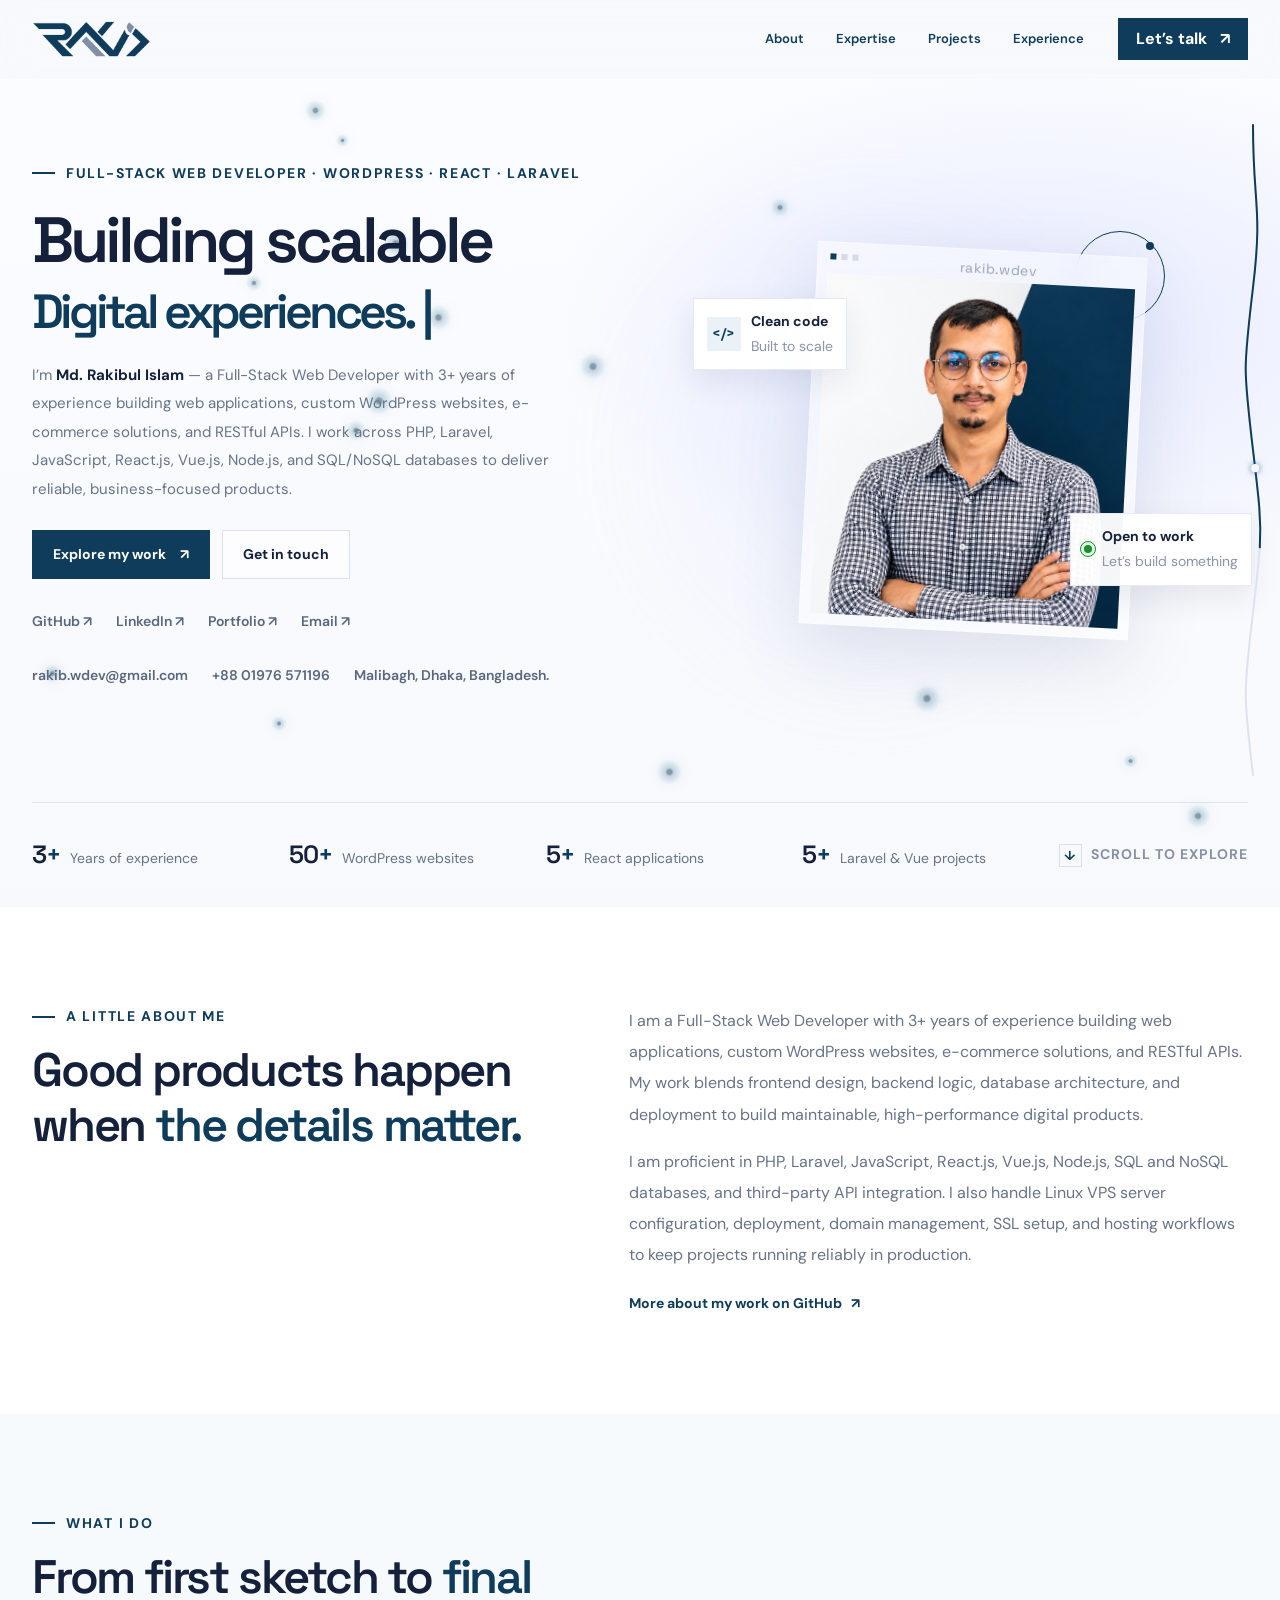
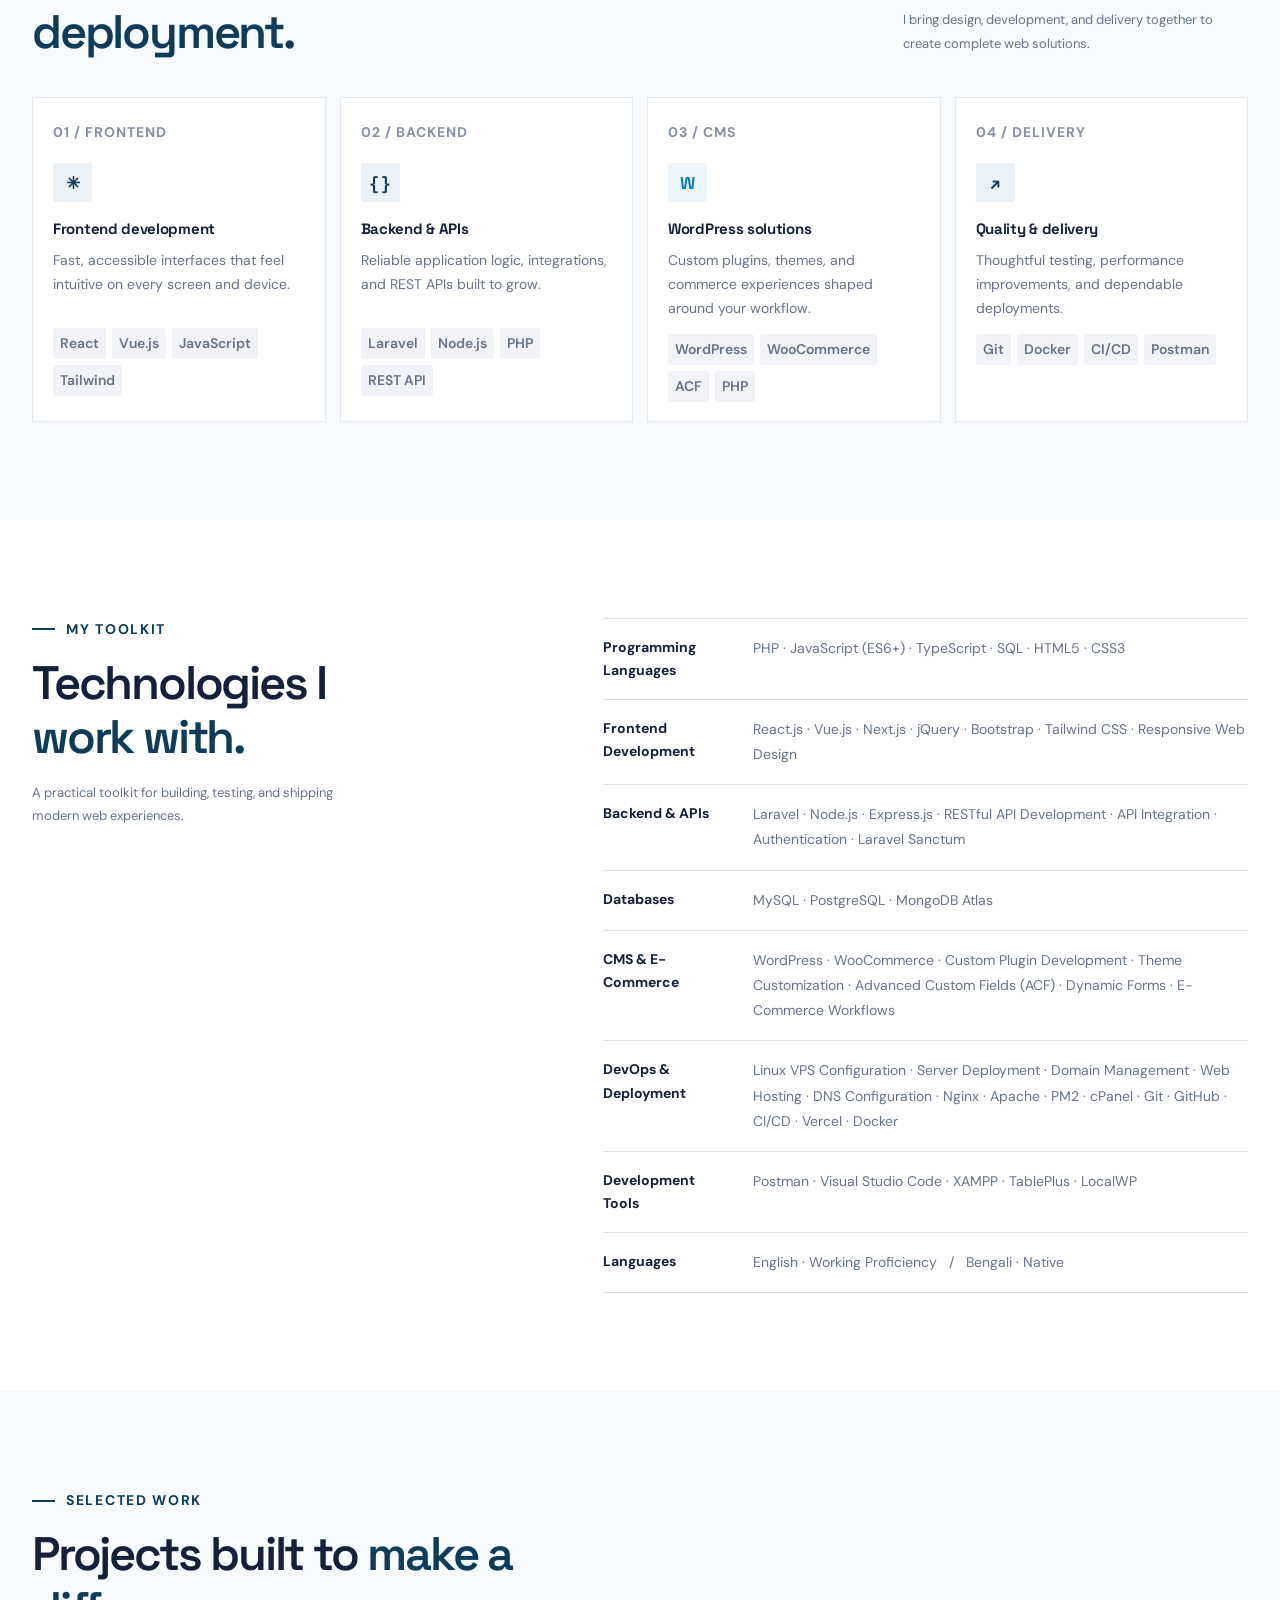
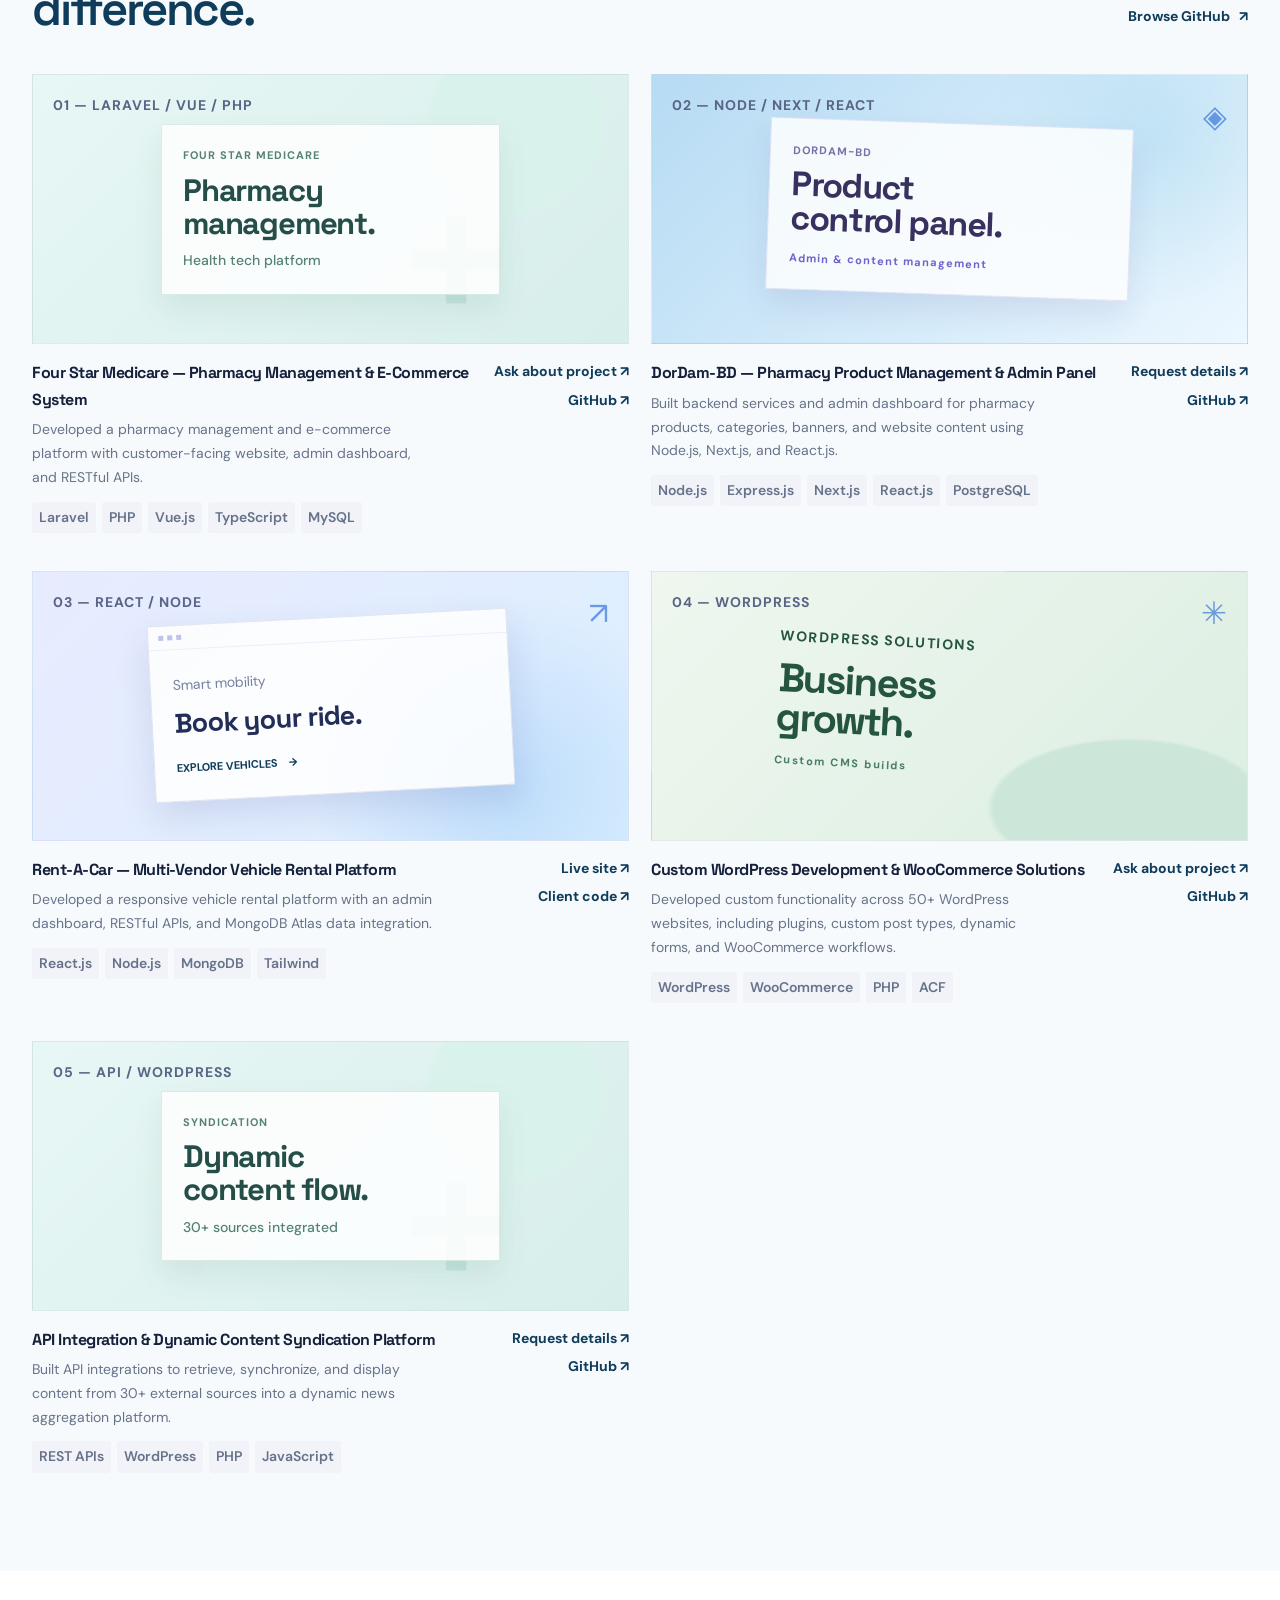
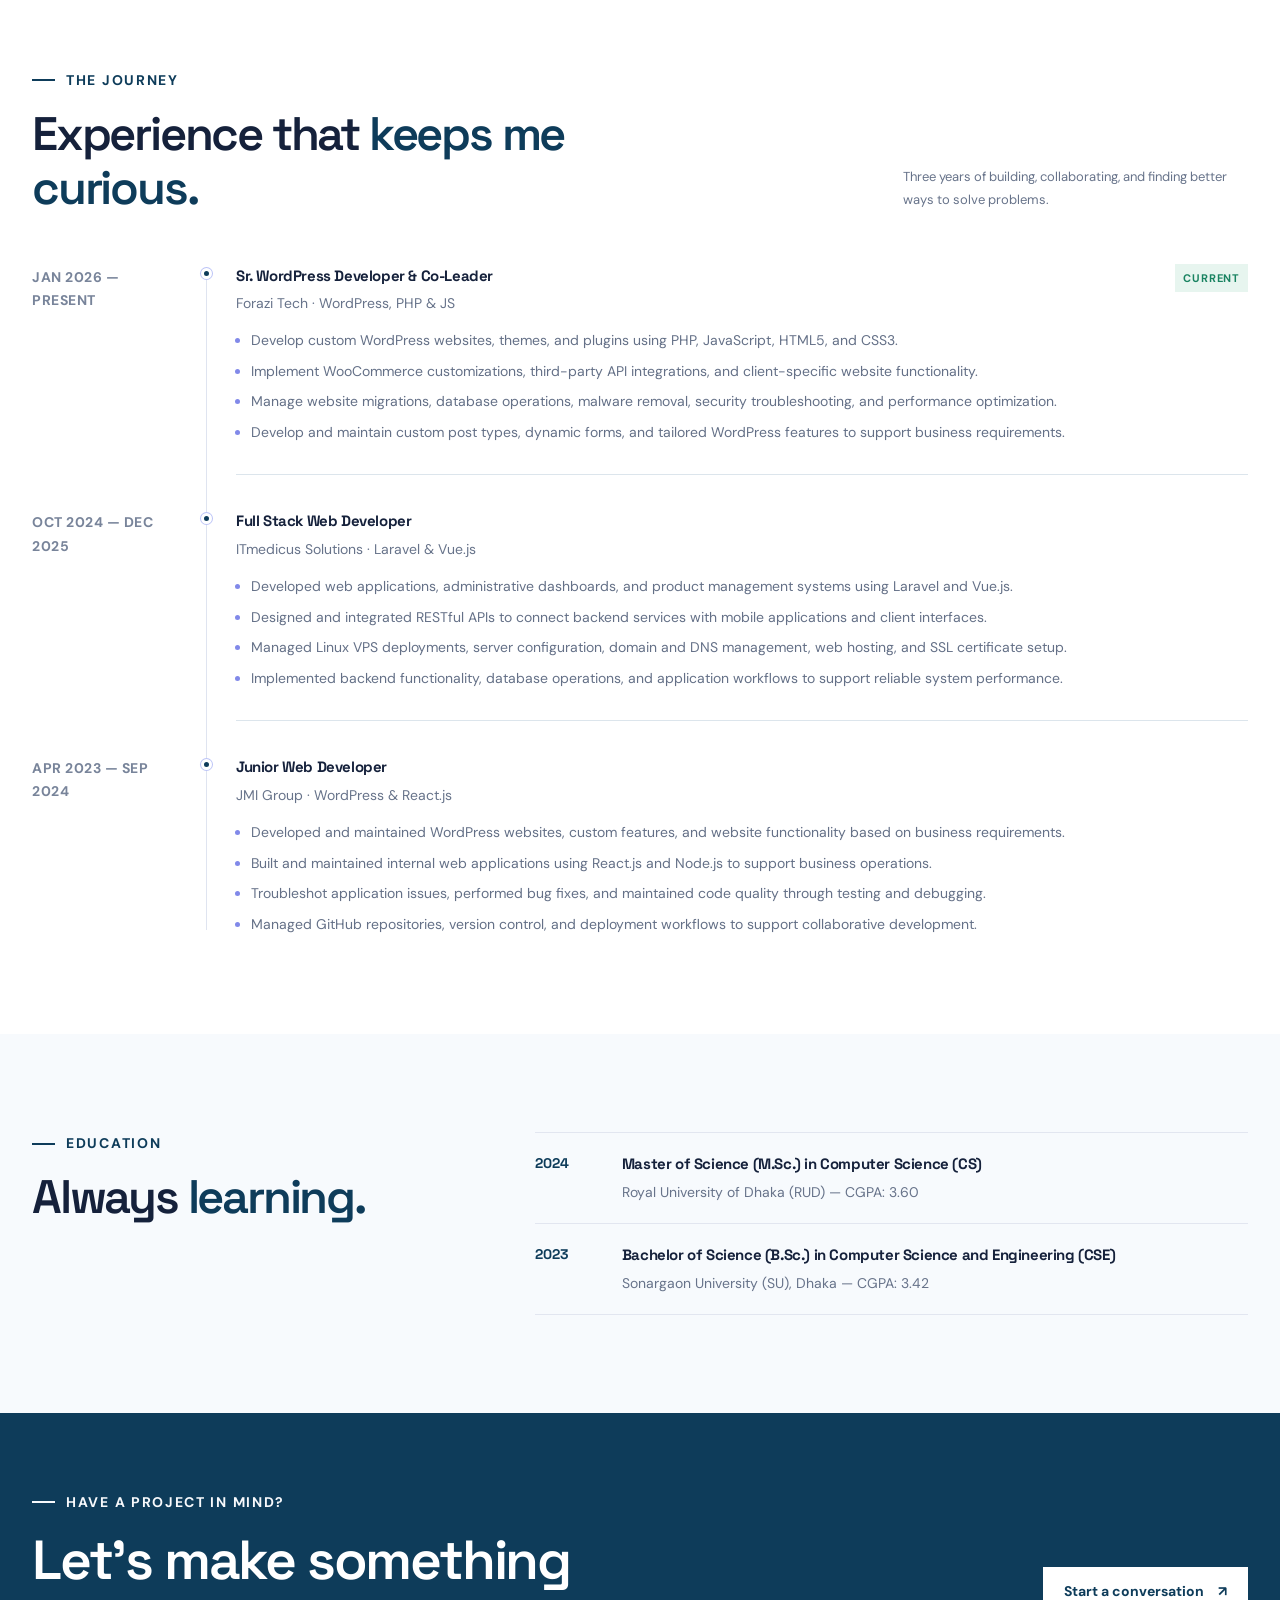
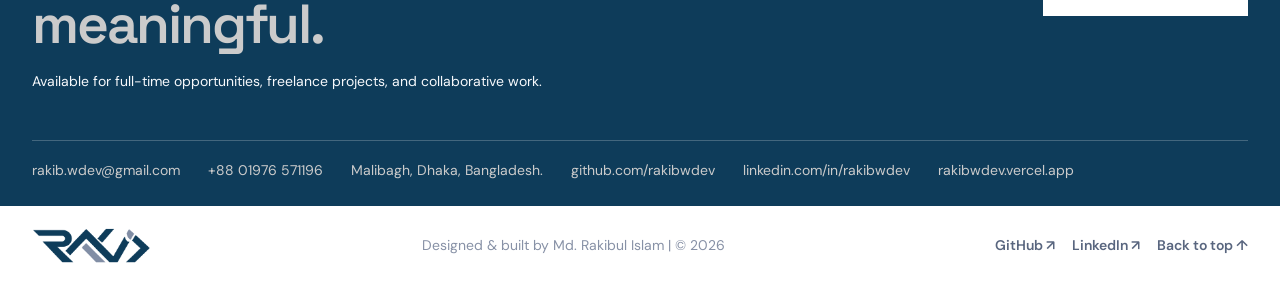
==== commit 53d51f45: "added smoth scrooling" ====
--- a/index.html
+++ b/index.html
@@ -176,7 +176,7 @@
             <div class="hero-socials" aria-label="Contact details">
               <a href="mailto:rakib.wdev@gmail.com">rakib.wdev@gmail.com</a>
               <a href="tel:+8801976571196">+88 01976 571196</a>
-              <a href="#contact">Malibagh, Dhaka, BD</a>
+              <a href="#contact">Malibagh, Dhaka, Bangladesh.</a>
             </div>
           </div>
 
@@ -363,8 +363,8 @@
             <h2>Always <span>learning.</span></h2>
           </div>
           <div class="education-list">
-            <article><span>2024</span><div><h3>Master of Science (M.Sc.) in Computer Science</h3><p>Royal University of Dhaka (RUD) — CGPA: 3.60</p></div></article>
-            <article><span>2023</span><div><h3>Bachelor of Science (B.Sc.) in Computer Science and Engineering</h3><p>Sonargaon University (SU), Dhaka — CGPA: 3.42</p></div></article>
+            <article><span>2024</span><div><h3>Master of Science (M.Sc.) in Computer Science (CS) </h3><p>Royal University of Dhaka (RUD) — CGPA: 3.60</p></div></article>
+            <article><span>2023</span><div><h3>Bachelor of Science (B.Sc.) in Computer Science and Engineering (CSE) </h3><p>Sonargaon University (SU), Dhaka — CGPA: 3.42</p></div></article>
           </div>
         </div>
       </section>
@@ -381,13 +381,17 @@
         <div class="container contact-details">
           <a href="mailto:rakib.wdev@gmail.com">rakib.wdev@gmail.com</a>
           <a href="tel:+8801976571196">+88 01976 571196</a>
-          <span>Malibagh, Dhaka, Bangladesh</span>
+          <span>Malibagh, Dhaka, Bangladesh.</span>
           <a href="https://github.com/rakibwdev" target="_blank" rel="noreferrer">github.com/rakibwdev</a>
           <a href="https://www.linkedin.com/in/rakibwdev" target="_blank" rel="noreferrer">linkedin.com/in/rakibwdev</a>
           <a href="https://rakibwdev.vercel.app" target="_blank" rel="noreferrer">rakibwdev.vercel.app</a>
         </div>
       </section>
     </main>
+
+    <button class="back-to-top" type="button" aria-label="Back to top">
+      <span aria-hidden="true">↑</span>
+    </button>
 
     <footer class="site-footer">
       <div class="container footer-container">
--- a/style.css
+++ b/style.css
@@ -1564,6 +1564,48 @@
   font-size: 14px;
 }
 
+.back-to-top {
+  position: fixed;
+  z-index: 90;
+  right: 28px;
+  bottom: 28px;
+  display: grid;
+  width: 46px;
+  height: 46px;
+  border: 0;
+  border-radius: 50%;
+  background: var(--blue);
+  color: var(--white);
+  box-shadow: 0 10px 28px rgb(6 31 50 / 22%);
+  place-items: center;
+  cursor: pointer;
+  opacity: 0;
+  visibility: hidden;
+  transform: translateY(18px);
+  transition: opacity 220ms ease, visibility 220ms ease, transform 220ms ease,
+    background-color 180ms ease;
+}
+
+.back-to-top.is-visible {
+  opacity: 1;
+  visibility: visible;
+  transform: translateY(0);
+}
+
+.back-to-top:hover {
+  background: var(--blue-hover);
+}
+
+.back-to-top span {
+  font-size: 20px;
+  line-height: 1;
+  transition: transform 180ms ease;
+}
+
+.back-to-top:hover span {
+  transform: translateY(-3px);
+}
+
 .js-motion .reveal {
   opacity: 0;
   transform: translateY(20px);
@@ -1632,6 +1674,13 @@
 @media (max-width: 760px) {
   html {
     scroll-padding-top: 76px;
+  }
+
+  .back-to-top {
+    right: 18px;
+    bottom: 18px;
+    width: 42px;
+    height: 42px;
   }
 
   .container {
